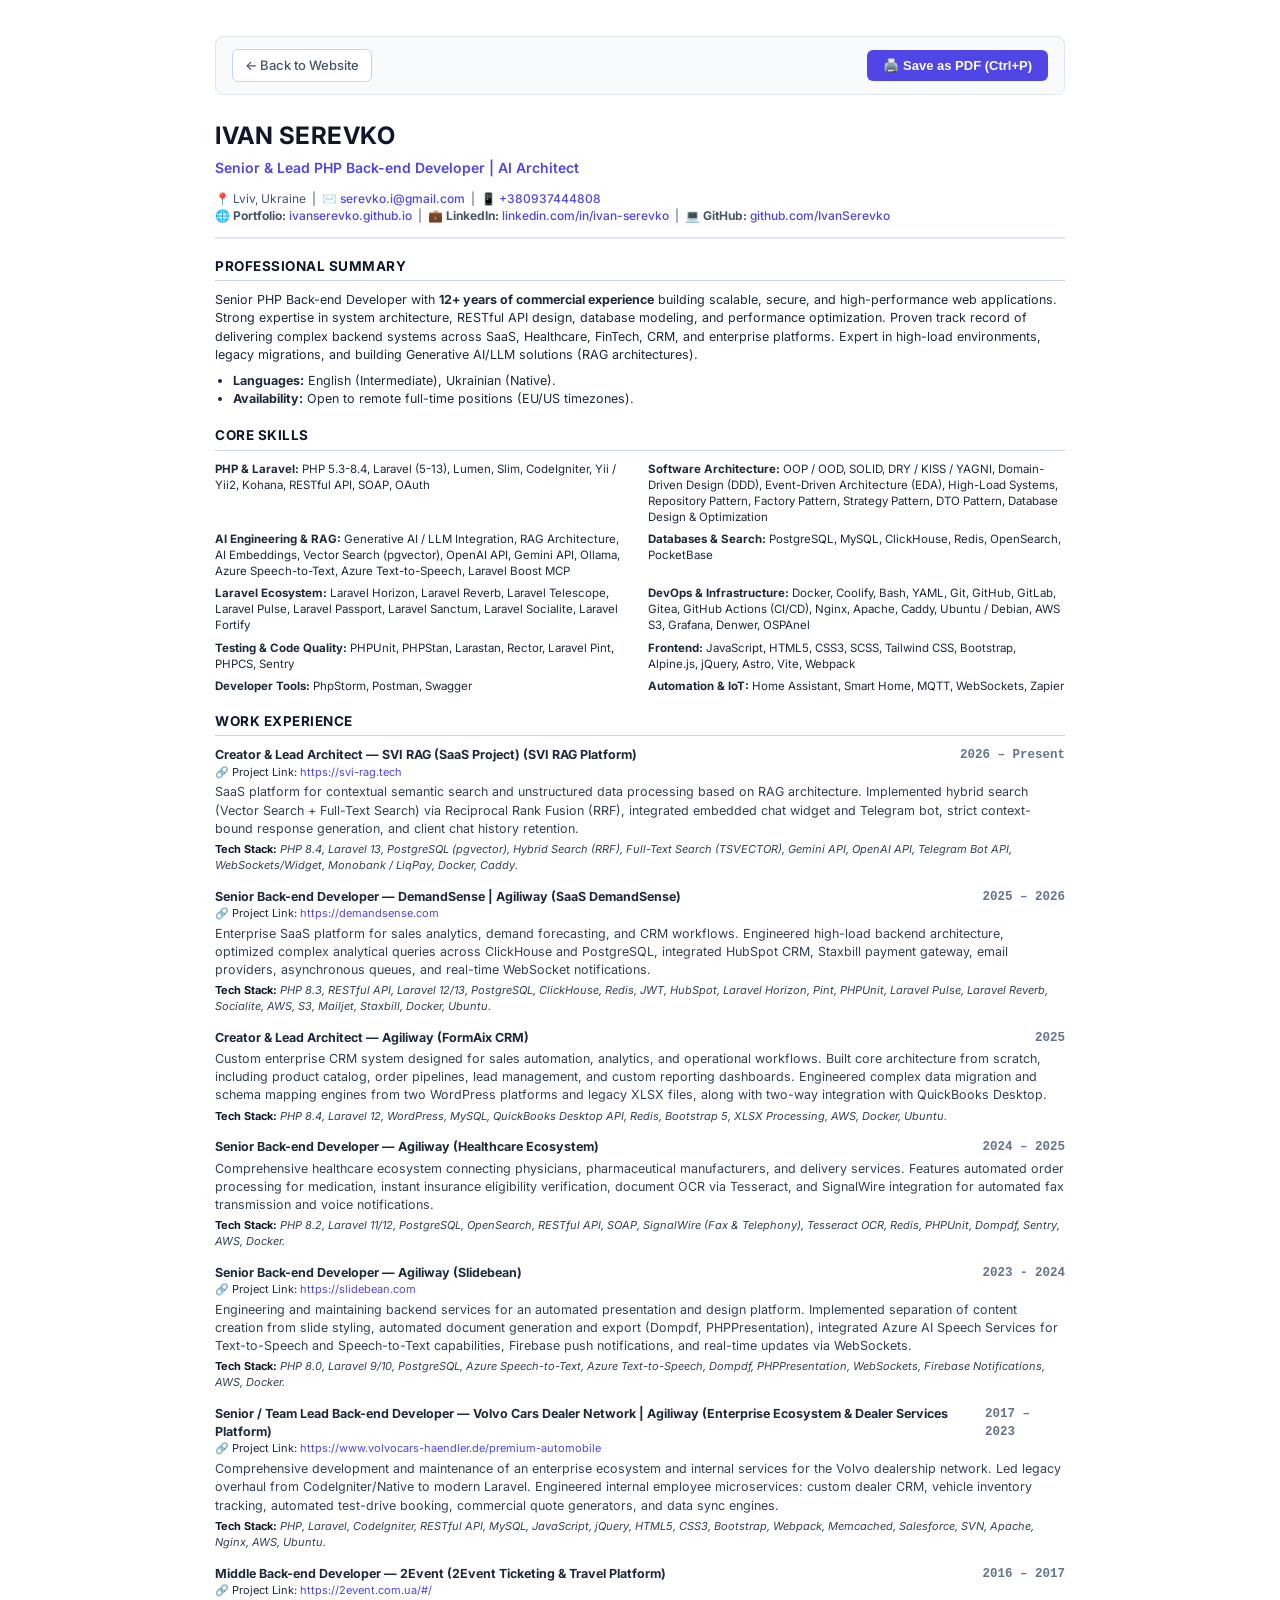
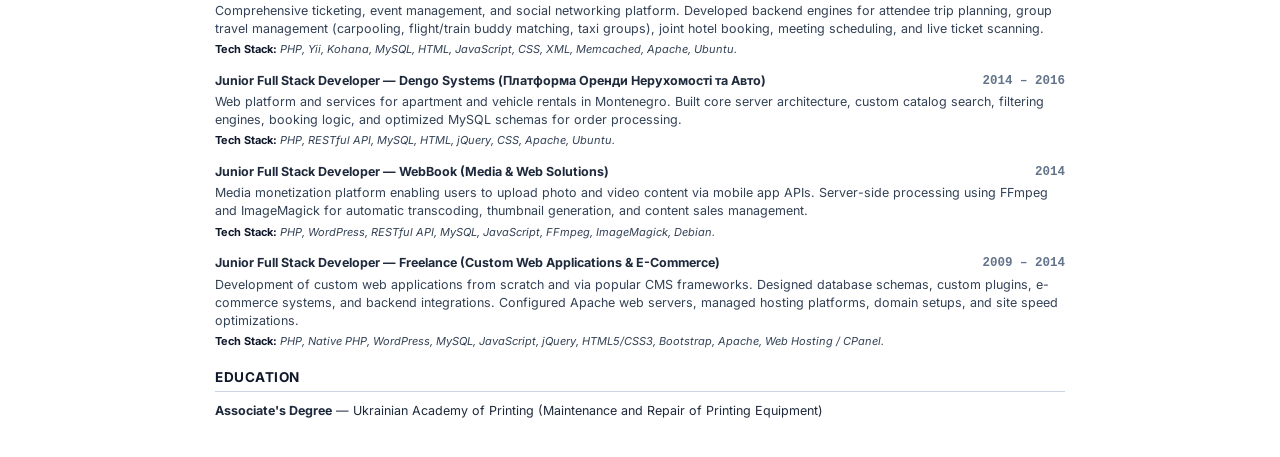
==== cv/index.html @ c6d9457d "first commit" ====
<!DOCTYPE html><html lang="en" data-astro-cid-uue4a3aj><head><meta charset="UTF-8"><meta name="viewport" content="width=device-width, initial-scale=1.0"><title>Ivan Serevko - CV 2026</title><style>@import "https://fonts.googleapis.com/css2?family=Inter:wght@400;500;600;700&display=swap";body{color:#1e293b;background:#fff;max-width:850px;margin:0 auto;padding:36px;font-family:Inter,sans-serif;font-size:12.5px;line-height:1.45}.no-print[data-astro-cid-uue4a3aj]{background:#f8fafc;border:1px solid #e2e8f0;border-radius:8px;justify-content:space-between;align-items:center;gap:12px;margin-bottom:24px;padding:12px 16px;display:flex}.btn-back[data-astro-cid-uue4a3aj]{color:#475569;background:#fff;border:1px solid #cbd5e1;border-radius:6px;align-items:center;gap:6px;padding:6px 12px;font-size:13px;font-weight:500;text-decoration:none;transition:all .2s;display:inline-flex}.btn-back[data-astro-cid-uue4a3aj]:hover{color:#0f172a;background:#f1f5f9;border-color:#94a3b8}.btn-print[data-astro-cid-uue4a3aj]{color:#fff;cursor:pointer;background:#4f46e5;border:none;border-radius:6px;padding:8px 16px;font-size:13px;font-weight:600;transition:background .2s}.btn-print[data-astro-cid-uue4a3aj]:hover{background:#4338ca}h1[data-astro-cid-uue4a3aj]{color:#0f172a;text-transform:uppercase;letter-spacing:.5px;margin:0 0 4px;font-size:24px}.subtitle[data-astro-cid-uue4a3aj]{color:#4f46e5;margin-bottom:12px;font-size:14px;font-weight:600}.contacts[data-astro-cid-uue4a3aj]{color:#475569;border-bottom:2px solid #e2e8f0;margin-bottom:16px;padding-bottom:12px;font-size:12px}.contacts[data-astro-cid-uue4a3aj] a[data-astro-cid-uue4a3aj]{color:#4f46e5;font-weight:500;text-decoration:none}h2[data-astro-cid-uue4a3aj]{text-transform:uppercase;color:#0f172a;letter-spacing:.5px;border-bottom:1px solid #cbd5e1;margin-top:18px;margin-bottom:10px;padding-bottom:4px;font-size:13.5px}.skills-grid[data-astro-cid-uue4a3aj]{grid-template-columns:repeat(2,1fr);gap:6px 16px;margin-bottom:12px;display:grid}.skill-item[data-astro-cid-uue4a3aj]{font-size:11.5px;line-height:1.4}.job[data-astro-cid-uue4a3aj]{page-break-inside:avoid;break-inside:avoid;margin-bottom:14px}.job-header[data-astro-cid-uue4a3aj]{color:#0f172a;justify-content:space-between;font-weight:700;display:flex}.job-title[data-astro-cid-uue4a3aj]{color:#1e293b}.job-date[data-astro-cid-uue4a3aj]{color:#64748b;font-family:monospace;font-weight:600}.website[data-astro-cid-uue4a3aj]{margin-bottom:3px;font-size:11px}.website[data-astro-cid-uue4a3aj] a[data-astro-cid-uue4a3aj]{color:#4f46e5;text-decoration:none}.stack[data-astro-cid-uue4a3aj]{color:#334155;margin-top:4px;font-size:11px;font-style:italic}.stack[data-astro-cid-uue4a3aj] strong[data-astro-cid-uue4a3aj]{color:#0f172a;font-style:normal}@media print{.no-print[data-astro-cid-uue4a3aj]{display:none!important}body{max-width:100%;margin:0;padding:0}@page{margin:1cm 1.2cm;size:A4}.skills-grid[data-astro-cid-uue4a3aj]{grid-template-columns:repeat(2,1fr)}.job[data-astro-cid-uue4a3aj]{break-inside:avoid}}
</style></head><body data-astro-cid-uue4a3aj><!-- Top bar, hidden during print --><div class="no-print" data-astro-cid-uue4a3aj><a href="/" class="btn-back" data-astro-cid-uue4a3aj>← Back to Website</a><button onclick="window.print()" class="btn-print" data-astro-cid-uue4a3aj>🖨️ Save as PDF (Ctrl+P)</button></div><h1 data-astro-cid-uue4a3aj>Ivan Serevko</h1><div class="subtitle" data-astro-cid-uue4a3aj>Senior & Lead PHP Back-end Developer | AI Architect</div><div class="contacts" data-astro-cid-uue4a3aj>📍 Lviv, Ukraine &nbsp;|&nbsp; ✉️ <a href="mailto:serevko.i@gmail.com" data-astro-cid-uue4a3aj>serevko.i@gmail.com</a> &nbsp;|&nbsp; 📱 <a href="tel:+380937444808" data-astro-cid-uue4a3aj>+380937444808</a><br data-astro-cid-uue4a3aj>🌐 <strong data-astro-cid-uue4a3aj>Portfolio:</strong> <a href="https://ivanserevko.github.io" target="_blank" data-astro-cid-uue4a3aj>ivanserevko.github.io</a> &nbsp;|&nbsp; 💼 <strong data-astro-cid-uue4a3aj>LinkedIn:</strong> <a href="https://linkedin.com/in/ivan-serevko" target="_blank" data-astro-cid-uue4a3aj>linkedin.com/in/ivan-serevko</a> &nbsp;|&nbsp; 💻 <strong data-astro-cid-uue4a3aj>GitHub:</strong> <a href="https://github.com/IvanSerevko" target="_blank" data-astro-cid-uue4a3aj>github.com/IvanSerevko</a></div><h2 data-astro-cid-uue4a3aj>Professional Summary</h2><p style="margin-top: 0; margin-bottom: 8px;" data-astro-cid-uue4a3aj>Senior PHP Back-end Developer with <strong data-astro-cid-uue4a3aj>12+ years of commercial experience</strong> building scalable, secure, and high-performance web applications. Strong expertise in system architecture, RESTful API design, database modeling, and performance optimization. Proven track record of delivering complex backend systems across SaaS, Healthcare, FinTech, CRM, and enterprise platforms. Expert in high-load environments, legacy migrations, and building Generative AI/LLM solutions (RAG architectures).</p><ul style="margin: 0; padding-left: 18px;" data-astro-cid-uue4a3aj><li data-astro-cid-uue4a3aj><strong data-astro-cid-uue4a3aj>Languages:</strong> English (Intermediate), Ukrainian (Native).</li><li data-astro-cid-uue4a3aj><strong data-astro-cid-uue4a3aj>Availability:</strong> Open to remote full-time positions (EU/US timezones).</li></ul><h2 data-astro-cid-uue4a3aj>Core Skills</h2><div class="skills-grid" data-astro-cid-uue4a3aj><div class="skill-item" data-astro-cid-uue4a3aj><strong data-astro-cid-uue4a3aj>PHP &amp; Laravel:</strong> PHP 5.3-8.4, Laravel (5-13), Lumen, Slim, CodeIgniter, Yii / Yii2, Kohana, RESTful API, SOAP, OAuth</div><div class="skill-item" data-astro-cid-uue4a3aj><strong data-astro-cid-uue4a3aj>Software Architecture:</strong> OOP / OOD, SOLID, DRY / KISS / YAGNI, Domain-Driven Design (DDD), Event-Driven Architecture (EDA), High-Load Systems, Repository Pattern, Factory Pattern, Strategy Pattern, DTO Pattern, Database Design &amp; Optimization</div><div class="skill-item" data-astro-cid-uue4a3aj><strong data-astro-cid-uue4a3aj>AI Engineering &amp; RAG:</strong> Generative AI / LLM Integration, RAG Architecture, AI Embeddings, Vector Search (pgvector), OpenAI API, Gemini API, Ollama, Azure Speech-to-Text, Azure Text-to-Speech, Laravel Boost MCP</div><div class="skill-item" data-astro-cid-uue4a3aj><strong data-astro-cid-uue4a3aj>Databases &amp; Search:</strong> PostgreSQL, MySQL, ClickHouse, Redis, OpenSearch, PocketBase</div><div class="skill-item" data-astro-cid-uue4a3aj><strong data-astro-cid-uue4a3aj>Laravel Ecosystem:</strong> Laravel Horizon, Laravel Reverb, Laravel Telescope, Laravel Pulse, Laravel Passport, Laravel Sanctum, Laravel Socialite, Laravel Fortify</div><div class="skill-item" data-astro-cid-uue4a3aj><strong data-astro-cid-uue4a3aj>DevOps &amp; Infrastructure:</strong> Docker, Coolify, Bash, YAML, Git, GitHub, GitLab, Gitea, GitHub Actions (CI/CD), Nginx, Apache, Caddy, Ubuntu / Debian, AWS S3, Grafana, Denwer, OSPAnel</div><div class="skill-item" data-astro-cid-uue4a3aj><strong data-astro-cid-uue4a3aj>Testing &amp; Code Quality:</strong> PHPUnit, PHPStan, Larastan, Rector, Laravel Pint, PHPCS, Sentry</div><div class="skill-item" data-astro-cid-uue4a3aj><strong data-astro-cid-uue4a3aj>Frontend:</strong> JavaScript, HTML5, CSS3, SCSS, Tailwind CSS, Bootstrap, Alpine.js, jQuery, Astro, Vite, Webpack</div><div class="skill-item" data-astro-cid-uue4a3aj><strong data-astro-cid-uue4a3aj>Developer Tools:</strong> PhpStorm, Postman, Swagger</div><div class="skill-item" data-astro-cid-uue4a3aj><strong data-astro-cid-uue4a3aj>Automation &amp; IoT:</strong> Home Assistant, Smart Home, MQTT, WebSockets, Zapier</div></div><h2 data-astro-cid-uue4a3aj>Work Experience</h2><div class="job" data-astro-cid-uue4a3aj><div class="job-header" data-astro-cid-uue4a3aj><span class="job-title" data-astro-cid-uue4a3aj>Creator &amp; Lead Architect — SVI RAG (SaaS Project) (SVI RAG Platform)</span><span class="job-date" data-astro-cid-uue4a3aj>2026 – Present</span></div><div class="website" data-astro-cid-uue4a3aj>🔗 Project Link: <a href="https://svi-rag.tech" target="_blank" data-astro-cid-uue4a3aj>https://svi-rag.tech</a></div><p style="margin: 3px 0; color: #334155;" data-astro-cid-uue4a3aj>SaaS platform for contextual semantic search and unstructured data processing based on RAG architecture. Implemented hybrid search (Vector Search + Full-Text Search) via Reciprocal Rank Fusion (RRF), integrated embedded chat widget and Telegram bot, strict context-bound response generation, and client chat history retention.</p><div class="stack" data-astro-cid-uue4a3aj><strong data-astro-cid-uue4a3aj>Tech Stack:</strong> PHP 8.4, Laravel 13, PostgreSQL (pgvector), Hybrid Search (RRF), Full-Text Search (TSVECTOR), Gemini API, OpenAI API, Telegram Bot API, WebSockets/Widget, Monobank / LiqPay, Docker, Caddy.</div></div><div class="job" data-astro-cid-uue4a3aj><div class="job-header" data-astro-cid-uue4a3aj><span class="job-title" data-astro-cid-uue4a3aj>Senior Back-end Developer — DemandSense | Agiliway (SaaS DemandSense)</span><span class="job-date" data-astro-cid-uue4a3aj>2025 – 2026</span></div><div class="website" data-astro-cid-uue4a3aj>🔗 Project Link: <a href="https://demandsense.com" target="_blank" data-astro-cid-uue4a3aj>https://demandsense.com</a></div><p style="margin: 3px 0; color: #334155;" data-astro-cid-uue4a3aj>Enterprise SaaS platform for sales analytics, demand forecasting, and CRM workflows. Engineered high-load backend architecture, optimized complex analytical queries across ClickHouse and PostgreSQL, integrated HubSpot CRM, Staxbill payment gateway, email providers, asynchronous queues, and real-time WebSocket notifications.</p><div class="stack" data-astro-cid-uue4a3aj><strong data-astro-cid-uue4a3aj>Tech Stack:</strong> PHP 8.3, RESTful API, Laravel 12/13, PostgreSQL, ClickHouse, Redis, JWT, HubSpot, Laravel Horizon, Pint, PHPUnit, Laravel Pulse, Laravel Reverb, Socialite, AWS, S3, Mailjet, Staxbill, Docker, Ubuntu.</div></div><div class="job" data-astro-cid-uue4a3aj><div class="job-header" data-astro-cid-uue4a3aj><span class="job-title" data-astro-cid-uue4a3aj>Creator &amp; Lead Architect — Agiliway (FormAix CRM)</span><span class="job-date" data-astro-cid-uue4a3aj>2025</span></div><p style="margin: 3px 0; color: #334155;" data-astro-cid-uue4a3aj>Custom enterprise CRM system designed for sales automation, analytics, and operational workflows. Built core architecture from scratch, including product catalog, order pipelines, lead management, and custom reporting dashboards. Engineered complex data migration and schema mapping engines from two WordPress platforms and legacy XLSX files, along with two-way integration with QuickBooks Desktop.</p><div class="stack" data-astro-cid-uue4a3aj><strong data-astro-cid-uue4a3aj>Tech Stack:</strong> PHP 8.4, Laravel 12, WordPress, MySQL, QuickBooks Desktop API, Redis, Bootstrap 5, XLSX Processing, AWS, Docker, Ubuntu.</div></div><div class="job" data-astro-cid-uue4a3aj><div class="job-header" data-astro-cid-uue4a3aj><span class="job-title" data-astro-cid-uue4a3aj>Senior Back-end Developer — Agiliway (Healthcare Ecosystem)</span><span class="job-date" data-astro-cid-uue4a3aj>2024 – 2025</span></div><p style="margin: 3px 0; color: #334155;" data-astro-cid-uue4a3aj>Comprehensive healthcare ecosystem connecting physicians, pharmaceutical manufacturers, and delivery services. Features automated order processing for medication, instant insurance eligibility verification, document OCR via Tesseract, and SignalWire integration for automated fax transmission and voice notifications.</p><div class="stack" data-astro-cid-uue4a3aj><strong data-astro-cid-uue4a3aj>Tech Stack:</strong> PHP 8.2, Laravel 11/12, PostgreSQL, OpenSearch, RESTful API, SOAP, SignalWire (Fax &amp; Telephony), Tesseract OCR, Redis, PHPUnit, Dompdf, Sentry, AWS, Docker.</div></div><div class="job" data-astro-cid-uue4a3aj><div class="job-header" data-astro-cid-uue4a3aj><span class="job-title" data-astro-cid-uue4a3aj>Senior Back-end Developer — Agiliway (Slidebean)</span><span class="job-date" data-astro-cid-uue4a3aj>2023 - 2024</span></div><div class="website" data-astro-cid-uue4a3aj>🔗 Project Link: <a href="https://slidebean.com" target="_blank" data-astro-cid-uue4a3aj>https://slidebean.com</a></div><p style="margin: 3px 0; color: #334155;" data-astro-cid-uue4a3aj>Engineering and maintaining backend services for an automated presentation and design platform. Implemented separation of content creation from slide styling, automated document generation and export (Dompdf, PHPPresentation), integrated Azure AI Speech Services for Text-to-Speech and Speech-to-Text capabilities, Firebase push notifications, and real-time updates via WebSockets.</p><div class="stack" data-astro-cid-uue4a3aj><strong data-astro-cid-uue4a3aj>Tech Stack:</strong> PHP 8.0, Laravel 9/10, PostgreSQL, Azure Speech-to-Text, Azure Text-to-Speech, Dompdf, PHPPresentation, WebSockets, Firebase Notifications, AWS, Docker.</div></div><div class="job" data-astro-cid-uue4a3aj><div class="job-header" data-astro-cid-uue4a3aj><span class="job-title" data-astro-cid-uue4a3aj>Senior / Team Lead Back-end Developer — Volvo Cars Dealer Network | Agiliway (Enterprise Ecosystem &amp; Dealer Services Platform)</span><span class="job-date" data-astro-cid-uue4a3aj>2017 – 2023</span></div><div class="website" data-astro-cid-uue4a3aj>🔗 Project Link: <a href="https://www.volvocars-haendler.de/premium-automobile" target="_blank" data-astro-cid-uue4a3aj>https://www.volvocars-haendler.de/premium-automobile</a></div><p style="margin: 3px 0; color: #334155;" data-astro-cid-uue4a3aj>Comprehensive development and maintenance of an enterprise ecosystem and internal services for the Volvo dealership network. Led legacy overhaul from CodeIgniter/Native to modern Laravel. Engineered internal employee microservices: custom dealer CRM, vehicle inventory tracking, automated test-drive booking, commercial quote generators, and data sync engines.</p><div class="stack" data-astro-cid-uue4a3aj><strong data-astro-cid-uue4a3aj>Tech Stack:</strong> PHP, Laravel, CodeIgniter, RESTful API, MySQL, JavaScript, jQuery, HTML5, CSS3, Bootstrap, Webpack, Memcached, Salesforce, SVN, Apache, Nginx, AWS, Ubuntu.</div></div><div class="job" data-astro-cid-uue4a3aj><div class="job-header" data-astro-cid-uue4a3aj><span class="job-title" data-astro-cid-uue4a3aj>Middle Back-end Developer — 2Event (2Event Ticketing &amp; Travel Platform)</span><span class="job-date" data-astro-cid-uue4a3aj>2016 – 2017</span></div><div class="website" data-astro-cid-uue4a3aj>🔗 Project Link: <a href="https://2event.com.ua/#/" target="_blank" data-astro-cid-uue4a3aj>https://2event.com.ua/#/</a></div><p style="margin: 3px 0; color: #334155;" data-astro-cid-uue4a3aj>Comprehensive ticketing, event management, and social networking platform. Developed backend engines for attendee trip planning, group travel management (carpooling, flight/train buddy matching, taxi groups), joint hotel booking, meeting scheduling, and live ticket scanning.</p><div class="stack" data-astro-cid-uue4a3aj><strong data-astro-cid-uue4a3aj>Tech Stack:</strong> PHP, Yii, Kohana, MySQL, HTML, JavaScript, CSS, XML, Memcached, Apache, Ubuntu.</div></div><div class="job" data-astro-cid-uue4a3aj><div class="job-header" data-astro-cid-uue4a3aj><span class="job-title" data-astro-cid-uue4a3aj>Junior Full Stack Developer — Dengo Systems (Платформа Оренди Нерухомості та Авто)</span><span class="job-date" data-astro-cid-uue4a3aj>2014 – 2016</span></div><p style="margin: 3px 0; color: #334155;" data-astro-cid-uue4a3aj>Web platform and services for apartment and vehicle rentals in Montenegro. Built core server architecture, custom catalog search, filtering engines, booking logic, and optimized MySQL schemas for order processing.</p><div class="stack" data-astro-cid-uue4a3aj><strong data-astro-cid-uue4a3aj>Tech Stack:</strong> PHP, RESTful API, MySQL, HTML, jQuery, CSS, Apache, Ubuntu.</div></div><div class="job" data-astro-cid-uue4a3aj><div class="job-header" data-astro-cid-uue4a3aj><span class="job-title" data-astro-cid-uue4a3aj>Junior Full Stack Developer — WebBook (Media &amp; Web Solutions)</span><span class="job-date" data-astro-cid-uue4a3aj>2014</span></div><p style="margin: 3px 0; color: #334155;" data-astro-cid-uue4a3aj>Media monetization platform enabling users to upload photo and video content via mobile app APIs. Server-side processing using FFmpeg and ImageMagick for automatic transcoding, thumbnail generation, and content sales management.</p><div class="stack" data-astro-cid-uue4a3aj><strong data-astro-cid-uue4a3aj>Tech Stack:</strong> PHP, WordPress, RESTful API, MySQL, JavaScript, FFmpeg, ImageMagick, Debian.</div></div><div class="job" data-astro-cid-uue4a3aj><div class="job-header" data-astro-cid-uue4a3aj><span class="job-title" data-astro-cid-uue4a3aj>Junior Full Stack Developer — Freelance (Custom Web Applications &amp; E-Commerce)</span><span class="job-date" data-astro-cid-uue4a3aj>2009 – 2014</span></div><p style="margin: 3px 0; color: #334155;" data-astro-cid-uue4a3aj>Development of custom web applications from scratch and via popular CMS frameworks. Designed database schemas, custom plugins, e-commerce systems, and backend integrations. Configured Apache web servers, managed hosting platforms, domain setups, and site speed optimizations.</p><div class="stack" data-astro-cid-uue4a3aj><strong data-astro-cid-uue4a3aj>Tech Stack:</strong> PHP, Native PHP, WordPress, MySQL, JavaScript, jQuery, HTML5/CSS3, Bootstrap, Apache, Web Hosting / CPanel.</div></div><h2 data-astro-cid-uue4a3aj>Education</h2><p style="margin: 0;" data-astro-cid-uue4a3aj><strong data-astro-cid-uue4a3aj>Associate's Degree</strong> — Ukrainian Academy of Printing (Maintenance and Repair of Printing Equipment)</p></body></html>
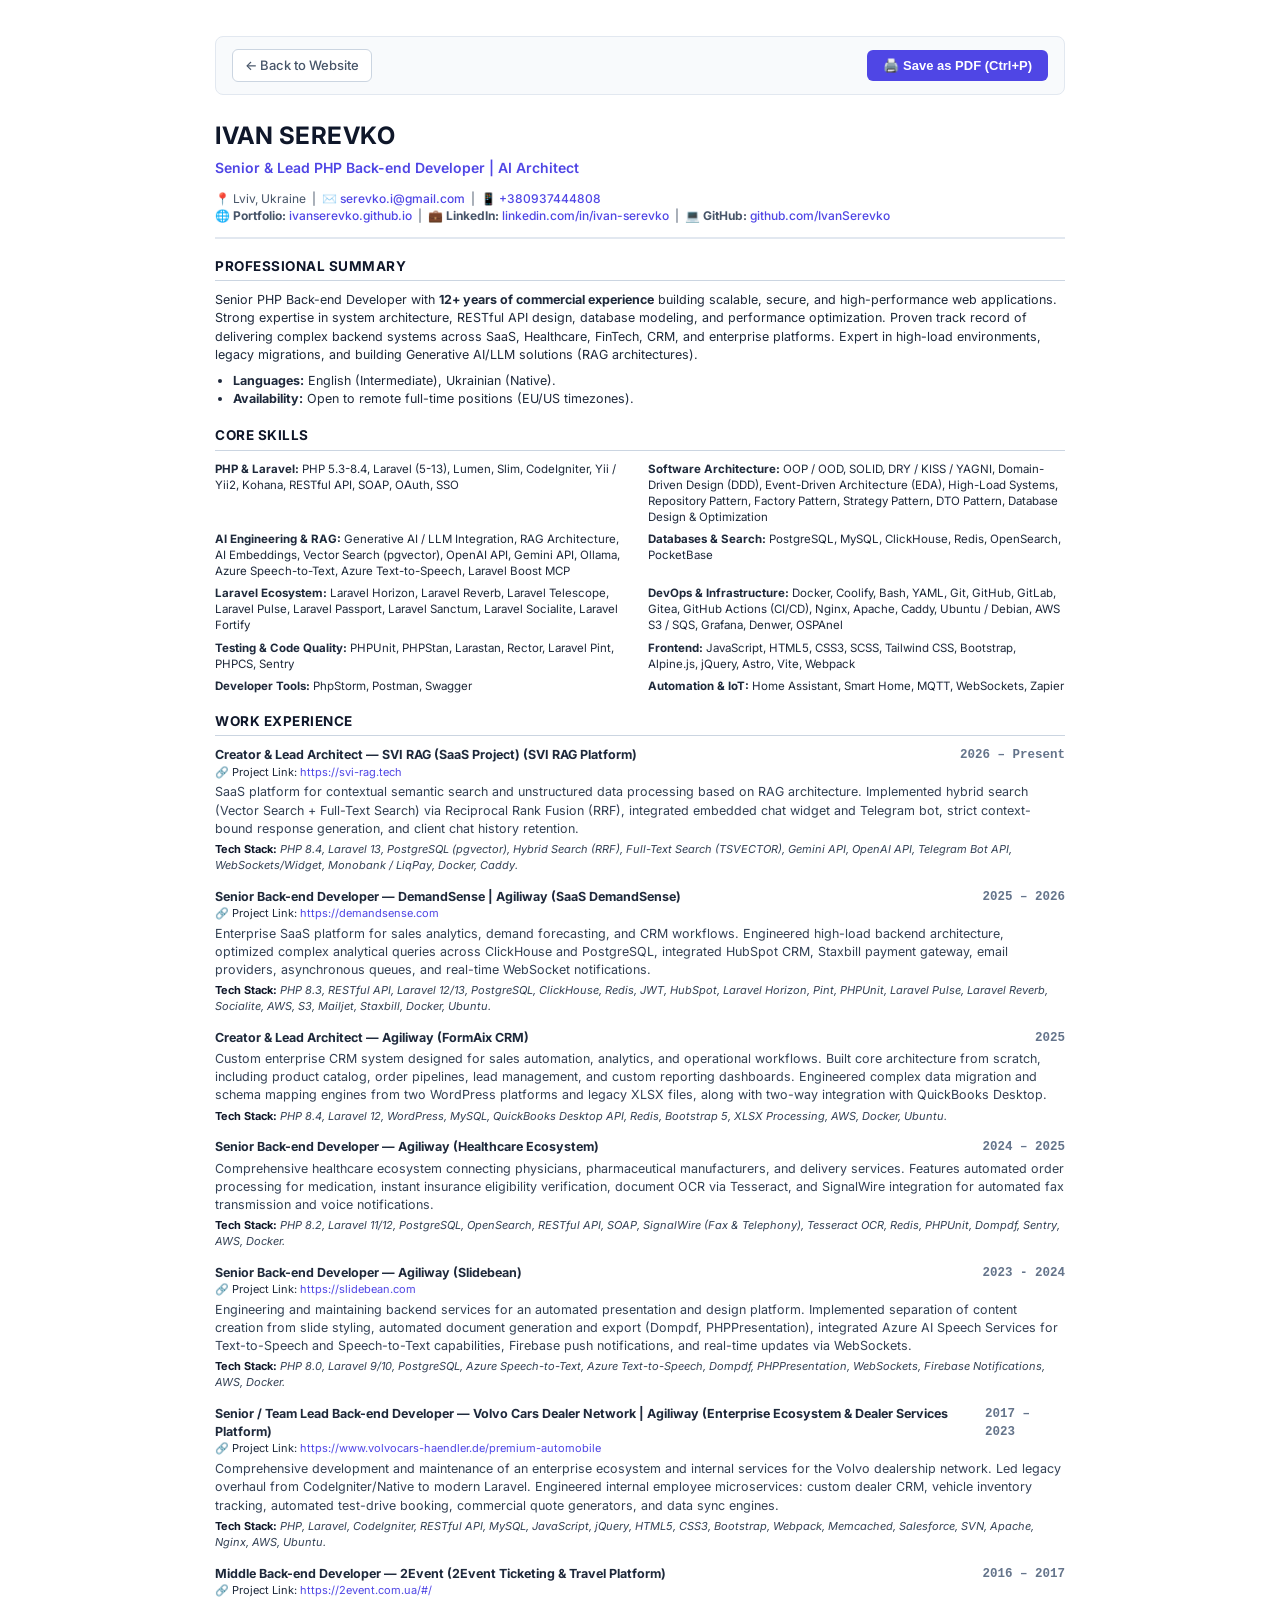
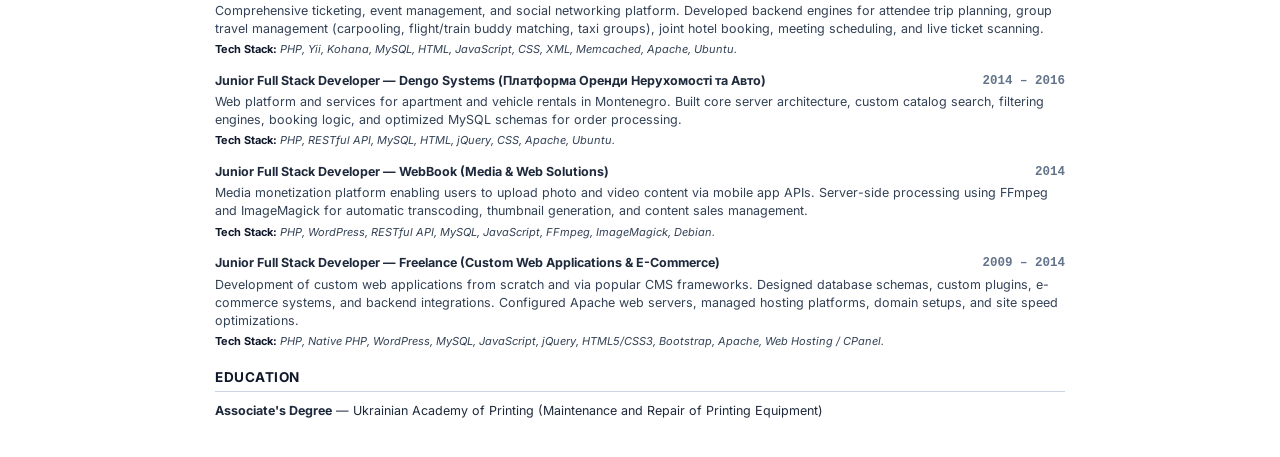
==== commit c1eee974: "Deploying to master from @ IvanSerevko/my-portfolio-source@f9ebfc7ea8f8be642f321c6b7193d3ac69bda4ff " ====
--- a/cv/index.html
+++ b/cv/index.html
@@ -1,2 +1,2 @@
 <!DOCTYPE html><html lang="en" data-astro-cid-uue4a3aj><head><meta charset="UTF-8"><meta name="viewport" content="width=device-width, initial-scale=1.0"><title>Ivan Serevko - CV 2026</title><style>@import "https://fonts.googleapis.com/css2?family=Inter:wght@400;500;600;700&display=swap";body{color:#1e293b;background:#fff;max-width:850px;margin:0 auto;padding:36px;font-family:Inter,sans-serif;font-size:12.5px;line-height:1.45}.no-print[data-astro-cid-uue4a3aj]{background:#f8fafc;border:1px solid #e2e8f0;border-radius:8px;justify-content:space-between;align-items:center;gap:12px;margin-bottom:24px;padding:12px 16px;display:flex}.btn-back[data-astro-cid-uue4a3aj]{color:#475569;background:#fff;border:1px solid #cbd5e1;border-radius:6px;align-items:center;gap:6px;padding:6px 12px;font-size:13px;font-weight:500;text-decoration:none;transition:all .2s;display:inline-flex}.btn-back[data-astro-cid-uue4a3aj]:hover{color:#0f172a;background:#f1f5f9;border-color:#94a3b8}.btn-print[data-astro-cid-uue4a3aj]{color:#fff;cursor:pointer;background:#4f46e5;border:none;border-radius:6px;padding:8px 16px;font-size:13px;font-weight:600;transition:background .2s}.btn-print[data-astro-cid-uue4a3aj]:hover{background:#4338ca}h1[data-astro-cid-uue4a3aj]{color:#0f172a;text-transform:uppercase;letter-spacing:.5px;margin:0 0 4px;font-size:24px}.subtitle[data-astro-cid-uue4a3aj]{color:#4f46e5;margin-bottom:12px;font-size:14px;font-weight:600}.contacts[data-astro-cid-uue4a3aj]{color:#475569;border-bottom:2px solid #e2e8f0;margin-bottom:16px;padding-bottom:12px;font-size:12px}.contacts[data-astro-cid-uue4a3aj] a[data-astro-cid-uue4a3aj]{color:#4f46e5;font-weight:500;text-decoration:none}h2[data-astro-cid-uue4a3aj]{text-transform:uppercase;color:#0f172a;letter-spacing:.5px;border-bottom:1px solid #cbd5e1;margin-top:18px;margin-bottom:10px;padding-bottom:4px;font-size:13.5px}.skills-grid[data-astro-cid-uue4a3aj]{grid-template-columns:repeat(2,1fr);gap:6px 16px;margin-bottom:12px;display:grid}.skill-item[data-astro-cid-uue4a3aj]{font-size:11.5px;line-height:1.4}.job[data-astro-cid-uue4a3aj]{page-break-inside:avoid;break-inside:avoid;margin-bottom:14px}.job-header[data-astro-cid-uue4a3aj]{color:#0f172a;justify-content:space-between;font-weight:700;display:flex}.job-title[data-astro-cid-uue4a3aj]{color:#1e293b}.job-date[data-astro-cid-uue4a3aj]{color:#64748b;font-family:monospace;font-weight:600}.website[data-astro-cid-uue4a3aj]{margin-bottom:3px;font-size:11px}.website[data-astro-cid-uue4a3aj] a[data-astro-cid-uue4a3aj]{color:#4f46e5;text-decoration:none}.stack[data-astro-cid-uue4a3aj]{color:#334155;margin-top:4px;font-size:11px;font-style:italic}.stack[data-astro-cid-uue4a3aj] strong[data-astro-cid-uue4a3aj]{color:#0f172a;font-style:normal}@media print{.no-print[data-astro-cid-uue4a3aj]{display:none!important}body{max-width:100%;margin:0;padding:0}@page{margin:1cm 1.2cm;size:A4}.skills-grid[data-astro-cid-uue4a3aj]{grid-template-columns:repeat(2,1fr)}.job[data-astro-cid-uue4a3aj]{break-inside:avoid}}
-</style></head><body data-astro-cid-uue4a3aj><!-- Top bar, hidden during print --><div class="no-print" data-astro-cid-uue4a3aj><a href="/" class="btn-back" data-astro-cid-uue4a3aj>← Back to Website</a><button onclick="window.print()" class="btn-print" data-astro-cid-uue4a3aj>🖨️ Save as PDF (Ctrl+P)</button></div><h1 data-astro-cid-uue4a3aj>Ivan Serevko</h1><div class="subtitle" data-astro-cid-uue4a3aj>Senior & Lead PHP Back-end Developer | AI Architect</div><div class="contacts" data-astro-cid-uue4a3aj>📍 Lviv, Ukraine &nbsp;|&nbsp; ✉️ <a href="mailto:serevko.i@gmail.com" data-astro-cid-uue4a3aj>serevko.i@gmail.com</a> &nbsp;|&nbsp; 📱 <a href="tel:+380937444808" data-astro-cid-uue4a3aj>+380937444808</a><br data-astro-cid-uue4a3aj>🌐 <strong data-astro-cid-uue4a3aj>Portfolio:</strong> <a href="https://ivanserevko.github.io" target="_blank" data-astro-cid-uue4a3aj>ivanserevko.github.io</a> &nbsp;|&nbsp; 💼 <strong data-astro-cid-uue4a3aj>LinkedIn:</strong> <a href="https://linkedin.com/in/ivan-serevko" target="_blank" data-astro-cid-uue4a3aj>linkedin.com/in/ivan-serevko</a> &nbsp;|&nbsp; 💻 <strong data-astro-cid-uue4a3aj>GitHub:</strong> <a href="https://github.com/IvanSerevko" target="_blank" data-astro-cid-uue4a3aj>github.com/IvanSerevko</a></div><h2 data-astro-cid-uue4a3aj>Professional Summary</h2><p style="margin-top: 0; margin-bottom: 8px;" data-astro-cid-uue4a3aj>Senior PHP Back-end Developer with <strong data-astro-cid-uue4a3aj>12+ years of commercial experience</strong> building scalable, secure, and high-performance web applications. Strong expertise in system architecture, RESTful API design, database modeling, and performance optimization. Proven track record of delivering complex backend systems across SaaS, Healthcare, FinTech, CRM, and enterprise platforms. Expert in high-load environments, legacy migrations, and building Generative AI/LLM solutions (RAG architectures).</p><ul style="margin: 0; padding-left: 18px;" data-astro-cid-uue4a3aj><li data-astro-cid-uue4a3aj><strong data-astro-cid-uue4a3aj>Languages:</strong> English (Intermediate), Ukrainian (Native).</li><li data-astro-cid-uue4a3aj><strong data-astro-cid-uue4a3aj>Availability:</strong> Open to remote full-time positions (EU/US timezones).</li></ul><h2 data-astro-cid-uue4a3aj>Core Skills</h2><div class="skills-grid" data-astro-cid-uue4a3aj><div class="skill-item" data-astro-cid-uue4a3aj><strong data-astro-cid-uue4a3aj>PHP &amp; Laravel:</strong> PHP 5.3-8.4, Laravel (5-13), Lumen, Slim, CodeIgniter, Yii / Yii2, Kohana, RESTful API, SOAP, OAuth</div><div class="skill-item" data-astro-cid-uue4a3aj><strong data-astro-cid-uue4a3aj>Software Architecture:</strong> OOP / OOD, SOLID, DRY / KISS / YAGNI, Domain-Driven Design (DDD), Event-Driven Architecture (EDA), High-Load Systems, Repository Pattern, Factory Pattern, Strategy Pattern, DTO Pattern, Database Design &amp; Optimization</div><div class="skill-item" data-astro-cid-uue4a3aj><strong data-astro-cid-uue4a3aj>AI Engineering &amp; RAG:</strong> Generative AI / LLM Integration, RAG Architecture, AI Embeddings, Vector Search (pgvector), OpenAI API, Gemini API, Ollama, Azure Speech-to-Text, Azure Text-to-Speech, Laravel Boost MCP</div><div class="skill-item" data-astro-cid-uue4a3aj><strong data-astro-cid-uue4a3aj>Databases &amp; Search:</strong> PostgreSQL, MySQL, ClickHouse, Redis, OpenSearch, PocketBase</div><div class="skill-item" data-astro-cid-uue4a3aj><strong data-astro-cid-uue4a3aj>Laravel Ecosystem:</strong> Laravel Horizon, Laravel Reverb, Laravel Telescope, Laravel Pulse, Laravel Passport, Laravel Sanctum, Laravel Socialite, Laravel Fortify</div><div class="skill-item" data-astro-cid-uue4a3aj><strong data-astro-cid-uue4a3aj>DevOps &amp; Infrastructure:</strong> Docker, Coolify, Bash, YAML, Git, GitHub, GitLab, Gitea, GitHub Actions (CI/CD), Nginx, Apache, Caddy, Ubuntu / Debian, AWS S3, Grafana, Denwer, OSPAnel</div><div class="skill-item" data-astro-cid-uue4a3aj><strong data-astro-cid-uue4a3aj>Testing &amp; Code Quality:</strong> PHPUnit, PHPStan, Larastan, Rector, Laravel Pint, PHPCS, Sentry</div><div class="skill-item" data-astro-cid-uue4a3aj><strong data-astro-cid-uue4a3aj>Frontend:</strong> JavaScript, HTML5, CSS3, SCSS, Tailwind CSS, Bootstrap, Alpine.js, jQuery, Astro, Vite, Webpack</div><div class="skill-item" data-astro-cid-uue4a3aj><strong data-astro-cid-uue4a3aj>Developer Tools:</strong> PhpStorm, Postman, Swagger</div><div class="skill-item" data-astro-cid-uue4a3aj><strong data-astro-cid-uue4a3aj>Automation &amp; IoT:</strong> Home Assistant, Smart Home, MQTT, WebSockets, Zapier</div></div><h2 data-astro-cid-uue4a3aj>Work Experience</h2><div class="job" data-astro-cid-uue4a3aj><div class="job-header" data-astro-cid-uue4a3aj><span class="job-title" data-astro-cid-uue4a3aj>Creator &amp; Lead Architect — SVI RAG (SaaS Project) (SVI RAG Platform)</span><span class="job-date" data-astro-cid-uue4a3aj>2026 – Present</span></div><div class="website" data-astro-cid-uue4a3aj>🔗 Project Link: <a href="https://svi-rag.tech" target="_blank" data-astro-cid-uue4a3aj>https://svi-rag.tech</a></div><p style="margin: 3px 0; color: #334155;" data-astro-cid-uue4a3aj>SaaS platform for contextual semantic search and unstructured data processing based on RAG architecture. Implemented hybrid search (Vector Search + Full-Text Search) via Reciprocal Rank Fusion (RRF), integrated embedded chat widget and Telegram bot, strict context-bound response generation, and client chat history retention.</p><div class="stack" data-astro-cid-uue4a3aj><strong data-astro-cid-uue4a3aj>Tech Stack:</strong> PHP 8.4, Laravel 13, PostgreSQL (pgvector), Hybrid Search (RRF), Full-Text Search (TSVECTOR), Gemini API, OpenAI API, Telegram Bot API, WebSockets/Widget, Monobank / LiqPay, Docker, Caddy.</div></div><div class="job" data-astro-cid-uue4a3aj><div class="job-header" data-astro-cid-uue4a3aj><span class="job-title" data-astro-cid-uue4a3aj>Senior Back-end Developer — DemandSense | Agiliway (SaaS DemandSense)</span><span class="job-date" data-astro-cid-uue4a3aj>2025 – 2026</span></div><div class="website" data-astro-cid-uue4a3aj>🔗 Project Link: <a href="https://demandsense.com" target="_blank" data-astro-cid-uue4a3aj>https://demandsense.com</a></div><p style="margin: 3px 0; color: #334155;" data-astro-cid-uue4a3aj>Enterprise SaaS platform for sales analytics, demand forecasting, and CRM workflows. Engineered high-load backend architecture, optimized complex analytical queries across ClickHouse and PostgreSQL, integrated HubSpot CRM, Staxbill payment gateway, email providers, asynchronous queues, and real-time WebSocket notifications.</p><div class="stack" data-astro-cid-uue4a3aj><strong data-astro-cid-uue4a3aj>Tech Stack:</strong> PHP 8.3, RESTful API, Laravel 12/13, PostgreSQL, ClickHouse, Redis, JWT, HubSpot, Laravel Horizon, Pint, PHPUnit, Laravel Pulse, Laravel Reverb, Socialite, AWS, S3, Mailjet, Staxbill, Docker, Ubuntu.</div></div><div class="job" data-astro-cid-uue4a3aj><div class="job-header" data-astro-cid-uue4a3aj><span class="job-title" data-astro-cid-uue4a3aj>Creator &amp; Lead Architect — Agiliway (FormAix CRM)</span><span class="job-date" data-astro-cid-uue4a3aj>2025</span></div><p style="margin: 3px 0; color: #334155;" data-astro-cid-uue4a3aj>Custom enterprise CRM system designed for sales automation, analytics, and operational workflows. Built core architecture from scratch, including product catalog, order pipelines, lead management, and custom reporting dashboards. Engineered complex data migration and schema mapping engines from two WordPress platforms and legacy XLSX files, along with two-way integration with QuickBooks Desktop.</p><div class="stack" data-astro-cid-uue4a3aj><strong data-astro-cid-uue4a3aj>Tech Stack:</strong> PHP 8.4, Laravel 12, WordPress, MySQL, QuickBooks Desktop API, Redis, Bootstrap 5, XLSX Processing, AWS, Docker, Ubuntu.</div></div><div class="job" data-astro-cid-uue4a3aj><div class="job-header" data-astro-cid-uue4a3aj><span class="job-title" data-astro-cid-uue4a3aj>Senior Back-end Developer — Agiliway (Healthcare Ecosystem)</span><span class="job-date" data-astro-cid-uue4a3aj>2024 – 2025</span></div><p style="margin: 3px 0; color: #334155;" data-astro-cid-uue4a3aj>Comprehensive healthcare ecosystem connecting physicians, pharmaceutical manufacturers, and delivery services. Features automated order processing for medication, instant insurance eligibility verification, document OCR via Tesseract, and SignalWire integration for automated fax transmission and voice notifications.</p><div class="stack" data-astro-cid-uue4a3aj><strong data-astro-cid-uue4a3aj>Tech Stack:</strong> PHP 8.2, Laravel 11/12, PostgreSQL, OpenSearch, RESTful API, SOAP, SignalWire (Fax &amp; Telephony), Tesseract OCR, Redis, PHPUnit, Dompdf, Sentry, AWS, Docker.</div></div><div class="job" data-astro-cid-uue4a3aj><div class="job-header" data-astro-cid-uue4a3aj><span class="job-title" data-astro-cid-uue4a3aj>Senior Back-end Developer — Agiliway (Slidebean)</span><span class="job-date" data-astro-cid-uue4a3aj>2023 - 2024</span></div><div class="website" data-astro-cid-uue4a3aj>🔗 Project Link: <a href="https://slidebean.com" target="_blank" data-astro-cid-uue4a3aj>https://slidebean.com</a></div><p style="margin: 3px 0; color: #334155;" data-astro-cid-uue4a3aj>Engineering and maintaining backend services for an automated presentation and design platform. Implemented separation of content creation from slide styling, automated document generation and export (Dompdf, PHPPresentation), integrated Azure AI Speech Services for Text-to-Speech and Speech-to-Text capabilities, Firebase push notifications, and real-time updates via WebSockets.</p><div class="stack" data-astro-cid-uue4a3aj><strong data-astro-cid-uue4a3aj>Tech Stack:</strong> PHP 8.0, Laravel 9/10, PostgreSQL, Azure Speech-to-Text, Azure Text-to-Speech, Dompdf, PHPPresentation, WebSockets, Firebase Notifications, AWS, Docker.</div></div><div class="job" data-astro-cid-uue4a3aj><div class="job-header" data-astro-cid-uue4a3aj><span class="job-title" data-astro-cid-uue4a3aj>Senior / Team Lead Back-end Developer — Volvo Cars Dealer Network | Agiliway (Enterprise Ecosystem &amp; Dealer Services Platform)</span><span class="job-date" data-astro-cid-uue4a3aj>2017 – 2023</span></div><div class="website" data-astro-cid-uue4a3aj>🔗 Project Link: <a href="https://www.volvocars-haendler.de/premium-automobile" target="_blank" data-astro-cid-uue4a3aj>https://www.volvocars-haendler.de/premium-automobile</a></div><p style="margin: 3px 0; color: #334155;" data-astro-cid-uue4a3aj>Comprehensive development and maintenance of an enterprise ecosystem and internal services for the Volvo dealership network. Led legacy overhaul from CodeIgniter/Native to modern Laravel. Engineered internal employee microservices: custom dealer CRM, vehicle inventory tracking, automated test-drive booking, commercial quote generators, and data sync engines.</p><div class="stack" data-astro-cid-uue4a3aj><strong data-astro-cid-uue4a3aj>Tech Stack:</strong> PHP, Laravel, CodeIgniter, RESTful API, MySQL, JavaScript, jQuery, HTML5, CSS3, Bootstrap, Webpack, Memcached, Salesforce, SVN, Apache, Nginx, AWS, Ubuntu.</div></div><div class="job" data-astro-cid-uue4a3aj><div class="job-header" data-astro-cid-uue4a3aj><span class="job-title" data-astro-cid-uue4a3aj>Middle Back-end Developer — 2Event (2Event Ticketing &amp; Travel Platform)</span><span class="job-date" data-astro-cid-uue4a3aj>2016 – 2017</span></div><div class="website" data-astro-cid-uue4a3aj>🔗 Project Link: <a href="https://2event.com.ua/#/" target="_blank" data-astro-cid-uue4a3aj>https://2event.com.ua/#/</a></div><p style="margin: 3px 0; color: #334155;" data-astro-cid-uue4a3aj>Comprehensive ticketing, event management, and social networking platform. Developed backend engines for attendee trip planning, group travel management (carpooling, flight/train buddy matching, taxi groups), joint hotel booking, meeting scheduling, and live ticket scanning.</p><div class="stack" data-astro-cid-uue4a3aj><strong data-astro-cid-uue4a3aj>Tech Stack:</strong> PHP, Yii, Kohana, MySQL, HTML, JavaScript, CSS, XML, Memcached, Apache, Ubuntu.</div></div><div class="job" data-astro-cid-uue4a3aj><div class="job-header" data-astro-cid-uue4a3aj><span class="job-title" data-astro-cid-uue4a3aj>Junior Full Stack Developer — Dengo Systems (Платформа Оренди Нерухомості та Авто)</span><span class="job-date" data-astro-cid-uue4a3aj>2014 – 2016</span></div><p style="margin: 3px 0; color: #334155;" data-astro-cid-uue4a3aj>Web platform and services for apartment and vehicle rentals in Montenegro. Built core server architecture, custom catalog search, filtering engines, booking logic, and optimized MySQL schemas for order processing.</p><div class="stack" data-astro-cid-uue4a3aj><strong data-astro-cid-uue4a3aj>Tech Stack:</strong> PHP, RESTful API, MySQL, HTML, jQuery, CSS, Apache, Ubuntu.</div></div><div class="job" data-astro-cid-uue4a3aj><div class="job-header" data-astro-cid-uue4a3aj><span class="job-title" data-astro-cid-uue4a3aj>Junior Full Stack Developer — WebBook (Media &amp; Web Solutions)</span><span class="job-date" data-astro-cid-uue4a3aj>2014</span></div><p style="margin: 3px 0; color: #334155;" data-astro-cid-uue4a3aj>Media monetization platform enabling users to upload photo and video content via mobile app APIs. Server-side processing using FFmpeg and ImageMagick for automatic transcoding, thumbnail generation, and content sales management.</p><div class="stack" data-astro-cid-uue4a3aj><strong data-astro-cid-uue4a3aj>Tech Stack:</strong> PHP, WordPress, RESTful API, MySQL, JavaScript, FFmpeg, ImageMagick, Debian.</div></div><div class="job" data-astro-cid-uue4a3aj><div class="job-header" data-astro-cid-uue4a3aj><span class="job-title" data-astro-cid-uue4a3aj>Junior Full Stack Developer — Freelance (Custom Web Applications &amp; E-Commerce)</span><span class="job-date" data-astro-cid-uue4a3aj>2009 – 2014</span></div><p style="margin: 3px 0; color: #334155;" data-astro-cid-uue4a3aj>Development of custom web applications from scratch and via popular CMS frameworks. Designed database schemas, custom plugins, e-commerce systems, and backend integrations. Configured Apache web servers, managed hosting platforms, domain setups, and site speed optimizations.</p><div class="stack" data-astro-cid-uue4a3aj><strong data-astro-cid-uue4a3aj>Tech Stack:</strong> PHP, Native PHP, WordPress, MySQL, JavaScript, jQuery, HTML5/CSS3, Bootstrap, Apache, Web Hosting / CPanel.</div></div><h2 data-astro-cid-uue4a3aj>Education</h2><p style="margin: 0;" data-astro-cid-uue4a3aj><strong data-astro-cid-uue4a3aj>Associate's Degree</strong> — Ukrainian Academy of Printing (Maintenance and Repair of Printing Equipment)</p></body></html>+</style></head><body data-astro-cid-uue4a3aj><!-- Top bar, hidden during print --><div class="no-print" data-astro-cid-uue4a3aj><a href="/" class="btn-back" data-astro-cid-uue4a3aj>← Back to Website</a><button onclick="window.print()" class="btn-print" data-astro-cid-uue4a3aj>🖨️ Save as PDF (Ctrl+P)</button></div><h1 data-astro-cid-uue4a3aj>Ivan Serevko</h1><div class="subtitle" data-astro-cid-uue4a3aj>Senior & Lead PHP Back-end Developer | AI Architect</div><div class="contacts" data-astro-cid-uue4a3aj>📍 Lviv, Ukraine &nbsp;|&nbsp; ✉️ <a href="mailto:serevko.i@gmail.com" data-astro-cid-uue4a3aj>serevko.i@gmail.com</a> &nbsp;|&nbsp; 📱 <a href="tel:+380937444808" data-astro-cid-uue4a3aj>+380937444808</a><br data-astro-cid-uue4a3aj>🌐 <strong data-astro-cid-uue4a3aj>Portfolio:</strong> <a href="https://ivanserevko.github.io" target="_blank" data-astro-cid-uue4a3aj>ivanserevko.github.io</a> &nbsp;|&nbsp; 💼 <strong data-astro-cid-uue4a3aj>LinkedIn:</strong> <a href="https://linkedin.com/in/ivan-serevko" target="_blank" data-astro-cid-uue4a3aj>linkedin.com/in/ivan-serevko</a> &nbsp;|&nbsp; 💻 <strong data-astro-cid-uue4a3aj>GitHub:</strong> <a href="https://github.com/IvanSerevko" target="_blank" data-astro-cid-uue4a3aj>github.com/IvanSerevko</a></div><h2 data-astro-cid-uue4a3aj>Professional Summary</h2><p style="margin-top: 0; margin-bottom: 8px;" data-astro-cid-uue4a3aj>Senior PHP Back-end Developer with <strong data-astro-cid-uue4a3aj>12+ years of commercial experience</strong> building scalable, secure, and high-performance web applications. Strong expertise in system architecture, RESTful API design, database modeling, and performance optimization. Proven track record of delivering complex backend systems across SaaS, Healthcare, FinTech, CRM, and enterprise platforms. Expert in high-load environments, legacy migrations, and building Generative AI/LLM solutions (RAG architectures).</p><ul style="margin: 0; padding-left: 18px;" data-astro-cid-uue4a3aj><li data-astro-cid-uue4a3aj><strong data-astro-cid-uue4a3aj>Languages:</strong> English (Intermediate), Ukrainian (Native).</li><li data-astro-cid-uue4a3aj><strong data-astro-cid-uue4a3aj>Availability:</strong> Open to remote full-time positions (EU/US timezones).</li></ul><h2 data-astro-cid-uue4a3aj>Core Skills</h2><div class="skills-grid" data-astro-cid-uue4a3aj><div class="skill-item" data-astro-cid-uue4a3aj><strong data-astro-cid-uue4a3aj>PHP &amp; Laravel:</strong> PHP 5.3-8.4, Laravel (5-13), Lumen, Slim, CodeIgniter, Yii / Yii2, Kohana, RESTful API, SOAP, OAuth, SSO</div><div class="skill-item" data-astro-cid-uue4a3aj><strong data-astro-cid-uue4a3aj>Software Architecture:</strong> OOP / OOD, SOLID, DRY / KISS / YAGNI, Domain-Driven Design (DDD), Event-Driven Architecture (EDA), High-Load Systems, Repository Pattern, Factory Pattern, Strategy Pattern, DTO Pattern, Database Design &amp; Optimization</div><div class="skill-item" data-astro-cid-uue4a3aj><strong data-astro-cid-uue4a3aj>AI Engineering &amp; RAG:</strong> Generative AI / LLM Integration, RAG Architecture, AI Embeddings, Vector Search (pgvector), OpenAI API, Gemini API, Ollama, Azure Speech-to-Text, Azure Text-to-Speech, Laravel Boost MCP</div><div class="skill-item" data-astro-cid-uue4a3aj><strong data-astro-cid-uue4a3aj>Databases &amp; Search:</strong> PostgreSQL, MySQL, ClickHouse, Redis, OpenSearch, PocketBase</div><div class="skill-item" data-astro-cid-uue4a3aj><strong data-astro-cid-uue4a3aj>Laravel Ecosystem:</strong> Laravel Horizon, Laravel Reverb, Laravel Telescope, Laravel Pulse, Laravel Passport, Laravel Sanctum, Laravel Socialite, Laravel Fortify</div><div class="skill-item" data-astro-cid-uue4a3aj><strong data-astro-cid-uue4a3aj>DevOps &amp; Infrastructure:</strong> Docker, Coolify, Bash, YAML, Git, GitHub, GitLab, Gitea, GitHub Actions (CI/CD), Nginx, Apache, Caddy, Ubuntu / Debian, AWS S3 / SQS, Grafana, Denwer, OSPAnel</div><div class="skill-item" data-astro-cid-uue4a3aj><strong data-astro-cid-uue4a3aj>Testing &amp; Code Quality:</strong> PHPUnit, PHPStan, Larastan, Rector, Laravel Pint, PHPCS, Sentry</div><div class="skill-item" data-astro-cid-uue4a3aj><strong data-astro-cid-uue4a3aj>Frontend:</strong> JavaScript, HTML5, CSS3, SCSS, Tailwind CSS, Bootstrap, Alpine.js, jQuery, Astro, Vite, Webpack</div><div class="skill-item" data-astro-cid-uue4a3aj><strong data-astro-cid-uue4a3aj>Developer Tools:</strong> PhpStorm, Postman, Swagger</div><div class="skill-item" data-astro-cid-uue4a3aj><strong data-astro-cid-uue4a3aj>Automation &amp; IoT:</strong> Home Assistant, Smart Home, MQTT, WebSockets, Zapier</div></div><h2 data-astro-cid-uue4a3aj>Work Experience</h2><div class="job" data-astro-cid-uue4a3aj><div class="job-header" data-astro-cid-uue4a3aj><span class="job-title" data-astro-cid-uue4a3aj>Creator &amp; Lead Architect — SVI RAG (SaaS Project) (SVI RAG Platform)</span><span class="job-date" data-astro-cid-uue4a3aj>2026 – Present</span></div><div class="website" data-astro-cid-uue4a3aj>🔗 Project Link: <a href="https://svi-rag.tech" target="_blank" data-astro-cid-uue4a3aj>https://svi-rag.tech</a></div><p style="margin: 3px 0; color: #334155;" data-astro-cid-uue4a3aj>SaaS platform for contextual semantic search and unstructured data processing based on RAG architecture. Implemented hybrid search (Vector Search + Full-Text Search) via Reciprocal Rank Fusion (RRF), integrated embedded chat widget and Telegram bot, strict context-bound response generation, and client chat history retention.</p><div class="stack" data-astro-cid-uue4a3aj><strong data-astro-cid-uue4a3aj>Tech Stack:</strong> PHP 8.4, Laravel 13, PostgreSQL (pgvector), Hybrid Search (RRF), Full-Text Search (TSVECTOR), Gemini API, OpenAI API, Telegram Bot API, WebSockets/Widget, Monobank / LiqPay, Docker, Caddy.</div></div><div class="job" data-astro-cid-uue4a3aj><div class="job-header" data-astro-cid-uue4a3aj><span class="job-title" data-astro-cid-uue4a3aj>Senior Back-end Developer — DemandSense | Agiliway (SaaS DemandSense)</span><span class="job-date" data-astro-cid-uue4a3aj>2025 – 2026</span></div><div class="website" data-astro-cid-uue4a3aj>🔗 Project Link: <a href="https://demandsense.com" target="_blank" data-astro-cid-uue4a3aj>https://demandsense.com</a></div><p style="margin: 3px 0; color: #334155;" data-astro-cid-uue4a3aj>Enterprise SaaS platform for sales analytics, demand forecasting, and CRM workflows. Engineered high-load backend architecture, optimized complex analytical queries across ClickHouse and PostgreSQL, integrated HubSpot CRM, Staxbill payment gateway, email providers, asynchronous queues, and real-time WebSocket notifications.</p><div class="stack" data-astro-cid-uue4a3aj><strong data-astro-cid-uue4a3aj>Tech Stack:</strong> PHP 8.3, RESTful API, Laravel 12/13, PostgreSQL, ClickHouse, Redis, JWT, HubSpot, Laravel Horizon, Pint, PHPUnit, Laravel Pulse, Laravel Reverb, Socialite, AWS, S3, Mailjet, Staxbill, Docker, Ubuntu.</div></div><div class="job" data-astro-cid-uue4a3aj><div class="job-header" data-astro-cid-uue4a3aj><span class="job-title" data-astro-cid-uue4a3aj>Creator &amp; Lead Architect — Agiliway (FormAix CRM)</span><span class="job-date" data-astro-cid-uue4a3aj>2025</span></div><p style="margin: 3px 0; color: #334155;" data-astro-cid-uue4a3aj>Custom enterprise CRM system designed for sales automation, analytics, and operational workflows. Built core architecture from scratch, including product catalog, order pipelines, lead management, and custom reporting dashboards. Engineered complex data migration and schema mapping engines from two WordPress platforms and legacy XLSX files, along with two-way integration with QuickBooks Desktop.</p><div class="stack" data-astro-cid-uue4a3aj><strong data-astro-cid-uue4a3aj>Tech Stack:</strong> PHP 8.4, Laravel 12, WordPress, MySQL, QuickBooks Desktop API, Redis, Bootstrap 5, XLSX Processing, AWS, Docker, Ubuntu.</div></div><div class="job" data-astro-cid-uue4a3aj><div class="job-header" data-astro-cid-uue4a3aj><span class="job-title" data-astro-cid-uue4a3aj>Senior Back-end Developer — Agiliway (Healthcare Ecosystem)</span><span class="job-date" data-astro-cid-uue4a3aj>2024 – 2025</span></div><p style="margin: 3px 0; color: #334155;" data-astro-cid-uue4a3aj>Comprehensive healthcare ecosystem connecting physicians, pharmaceutical manufacturers, and delivery services. Features automated order processing for medication, instant insurance eligibility verification, document OCR via Tesseract, and SignalWire integration for automated fax transmission and voice notifications.</p><div class="stack" data-astro-cid-uue4a3aj><strong data-astro-cid-uue4a3aj>Tech Stack:</strong> PHP 8.2, Laravel 11/12, PostgreSQL, OpenSearch, RESTful API, SOAP, SignalWire (Fax &amp; Telephony), Tesseract OCR, Redis, PHPUnit, Dompdf, Sentry, AWS, Docker.</div></div><div class="job" data-astro-cid-uue4a3aj><div class="job-header" data-astro-cid-uue4a3aj><span class="job-title" data-astro-cid-uue4a3aj>Senior Back-end Developer — Agiliway (Slidebean)</span><span class="job-date" data-astro-cid-uue4a3aj>2023 - 2024</span></div><div class="website" data-astro-cid-uue4a3aj>🔗 Project Link: <a href="https://slidebean.com" target="_blank" data-astro-cid-uue4a3aj>https://slidebean.com</a></div><p style="margin: 3px 0; color: #334155;" data-astro-cid-uue4a3aj>Engineering and maintaining backend services for an automated presentation and design platform. Implemented separation of content creation from slide styling, automated document generation and export (Dompdf, PHPPresentation), integrated Azure AI Speech Services for Text-to-Speech and Speech-to-Text capabilities, Firebase push notifications, and real-time updates via WebSockets.</p><div class="stack" data-astro-cid-uue4a3aj><strong data-astro-cid-uue4a3aj>Tech Stack:</strong> PHP 8.0, Laravel 9/10, PostgreSQL, Azure Speech-to-Text, Azure Text-to-Speech, Dompdf, PHPPresentation, WebSockets, Firebase Notifications, AWS, Docker.</div></div><div class="job" data-astro-cid-uue4a3aj><div class="job-header" data-astro-cid-uue4a3aj><span class="job-title" data-astro-cid-uue4a3aj>Senior / Team Lead Back-end Developer — Volvo Cars Dealer Network | Agiliway (Enterprise Ecosystem &amp; Dealer Services Platform)</span><span class="job-date" data-astro-cid-uue4a3aj>2017 – 2023</span></div><div class="website" data-astro-cid-uue4a3aj>🔗 Project Link: <a href="https://www.volvocars-haendler.de/premium-automobile" target="_blank" data-astro-cid-uue4a3aj>https://www.volvocars-haendler.de/premium-automobile</a></div><p style="margin: 3px 0; color: #334155;" data-astro-cid-uue4a3aj>Comprehensive development and maintenance of an enterprise ecosystem and internal services for the Volvo dealership network. Led legacy overhaul from CodeIgniter/Native to modern Laravel. Engineered internal employee microservices: custom dealer CRM, vehicle inventory tracking, automated test-drive booking, commercial quote generators, and data sync engines.</p><div class="stack" data-astro-cid-uue4a3aj><strong data-astro-cid-uue4a3aj>Tech Stack:</strong> PHP, Laravel, CodeIgniter, RESTful API, MySQL, JavaScript, jQuery, HTML5, CSS3, Bootstrap, Webpack, Memcached, Salesforce, SVN, Apache, Nginx, AWS, Ubuntu.</div></div><div class="job" data-astro-cid-uue4a3aj><div class="job-header" data-astro-cid-uue4a3aj><span class="job-title" data-astro-cid-uue4a3aj>Middle Back-end Developer — 2Event (2Event Ticketing &amp; Travel Platform)</span><span class="job-date" data-astro-cid-uue4a3aj>2016 – 2017</span></div><div class="website" data-astro-cid-uue4a3aj>🔗 Project Link: <a href="https://2event.com.ua/#/" target="_blank" data-astro-cid-uue4a3aj>https://2event.com.ua/#/</a></div><p style="margin: 3px 0; color: #334155;" data-astro-cid-uue4a3aj>Comprehensive ticketing, event management, and social networking platform. Developed backend engines for attendee trip planning, group travel management (carpooling, flight/train buddy matching, taxi groups), joint hotel booking, meeting scheduling, and live ticket scanning.</p><div class="stack" data-astro-cid-uue4a3aj><strong data-astro-cid-uue4a3aj>Tech Stack:</strong> PHP, Yii, Kohana, MySQL, HTML, JavaScript, CSS, XML, Memcached, Apache, Ubuntu.</div></div><div class="job" data-astro-cid-uue4a3aj><div class="job-header" data-astro-cid-uue4a3aj><span class="job-title" data-astro-cid-uue4a3aj>Junior Full Stack Developer — Dengo Systems (Платформа Оренди Нерухомості та Авто)</span><span class="job-date" data-astro-cid-uue4a3aj>2014 – 2016</span></div><p style="margin: 3px 0; color: #334155;" data-astro-cid-uue4a3aj>Web platform and services for apartment and vehicle rentals in Montenegro. Built core server architecture, custom catalog search, filtering engines, booking logic, and optimized MySQL schemas for order processing.</p><div class="stack" data-astro-cid-uue4a3aj><strong data-astro-cid-uue4a3aj>Tech Stack:</strong> PHP, RESTful API, MySQL, HTML, jQuery, CSS, Apache, Ubuntu.</div></div><div class="job" data-astro-cid-uue4a3aj><div class="job-header" data-astro-cid-uue4a3aj><span class="job-title" data-astro-cid-uue4a3aj>Junior Full Stack Developer — WebBook (Media &amp; Web Solutions)</span><span class="job-date" data-astro-cid-uue4a3aj>2014</span></div><p style="margin: 3px 0; color: #334155;" data-astro-cid-uue4a3aj>Media monetization platform enabling users to upload photo and video content via mobile app APIs. Server-side processing using FFmpeg and ImageMagick for automatic transcoding, thumbnail generation, and content sales management.</p><div class="stack" data-astro-cid-uue4a3aj><strong data-astro-cid-uue4a3aj>Tech Stack:</strong> PHP, WordPress, RESTful API, MySQL, JavaScript, FFmpeg, ImageMagick, Debian.</div></div><div class="job" data-astro-cid-uue4a3aj><div class="job-header" data-astro-cid-uue4a3aj><span class="job-title" data-astro-cid-uue4a3aj>Junior Full Stack Developer — Freelance (Custom Web Applications &amp; E-Commerce)</span><span class="job-date" data-astro-cid-uue4a3aj>2009 – 2014</span></div><p style="margin: 3px 0; color: #334155;" data-astro-cid-uue4a3aj>Development of custom web applications from scratch and via popular CMS frameworks. Designed database schemas, custom plugins, e-commerce systems, and backend integrations. Configured Apache web servers, managed hosting platforms, domain setups, and site speed optimizations.</p><div class="stack" data-astro-cid-uue4a3aj><strong data-astro-cid-uue4a3aj>Tech Stack:</strong> PHP, Native PHP, WordPress, MySQL, JavaScript, jQuery, HTML5/CSS3, Bootstrap, Apache, Web Hosting / CPanel.</div></div><h2 data-astro-cid-uue4a3aj>Education</h2><p style="margin: 0;" data-astro-cid-uue4a3aj><strong data-astro-cid-uue4a3aj>Associate's Degree</strong> — Ukrainian Academy of Printing (Maintenance and Repair of Printing Equipment)</p></body></html>
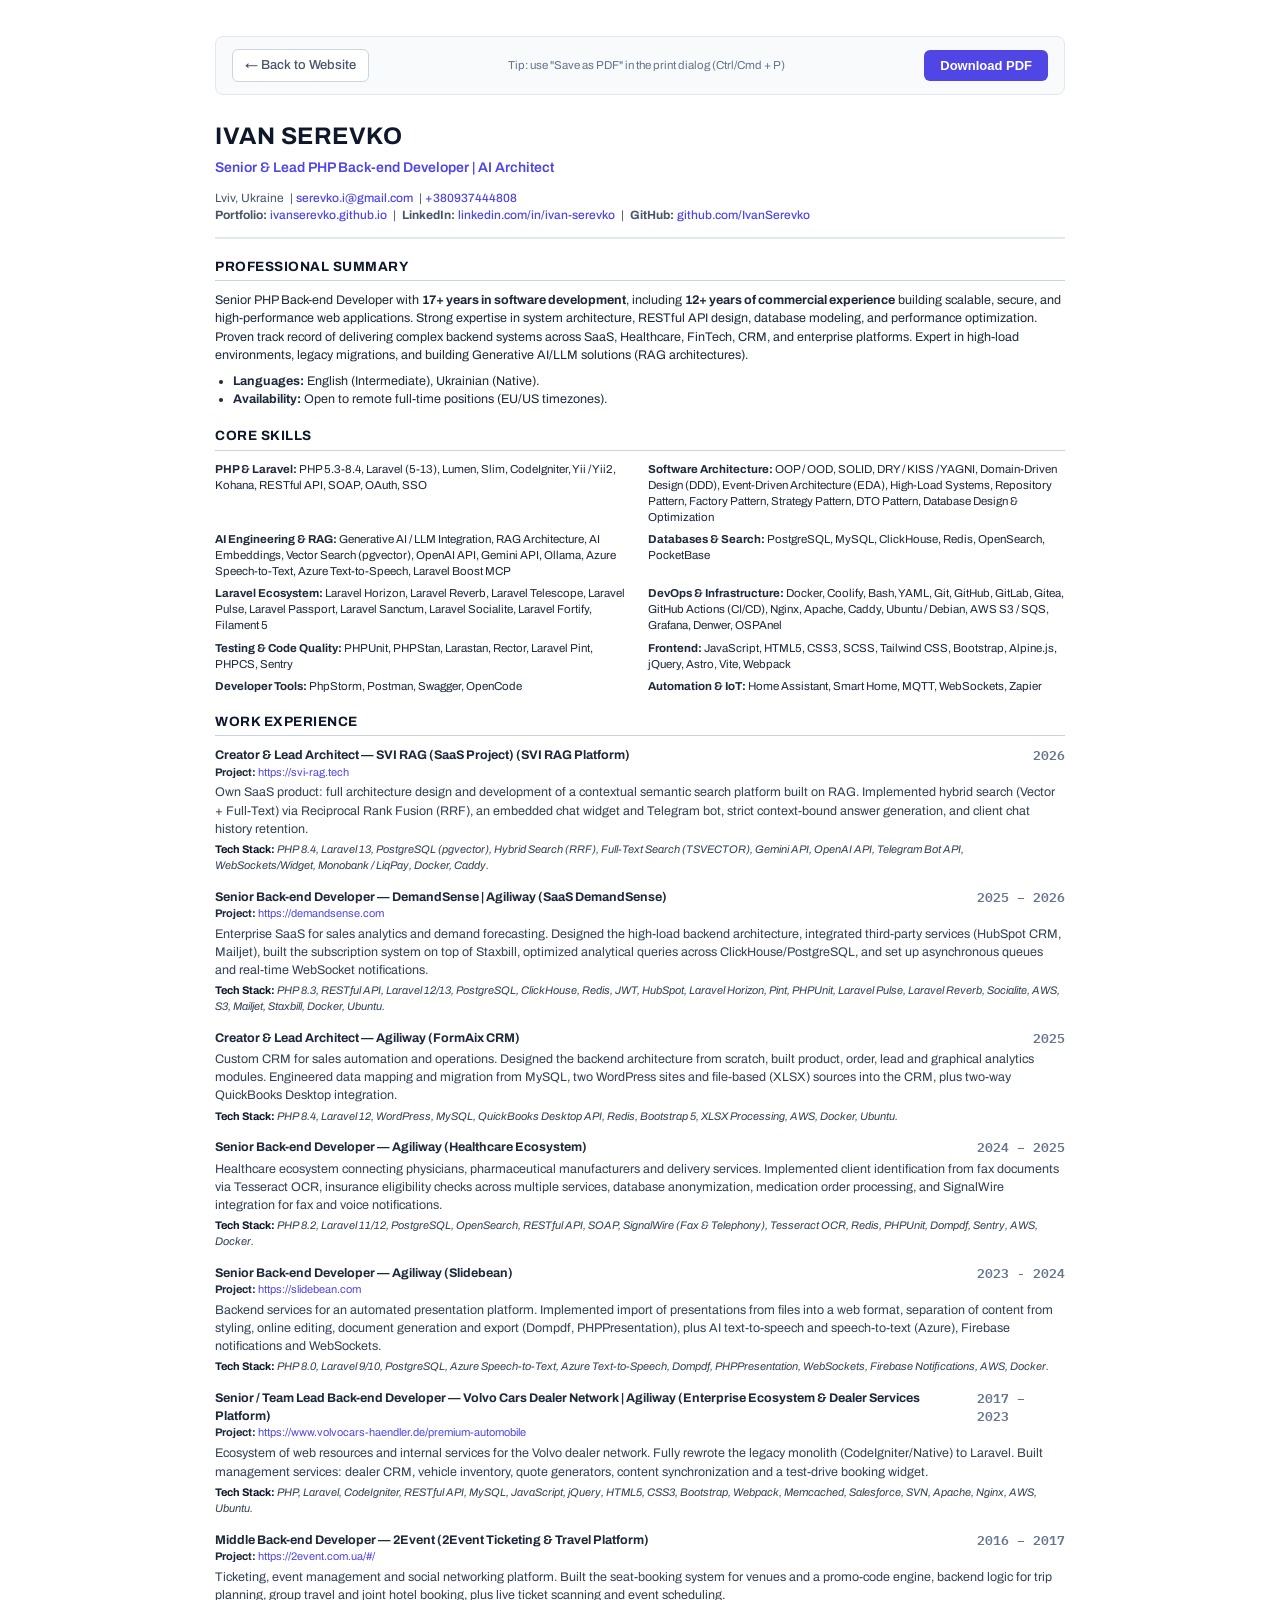
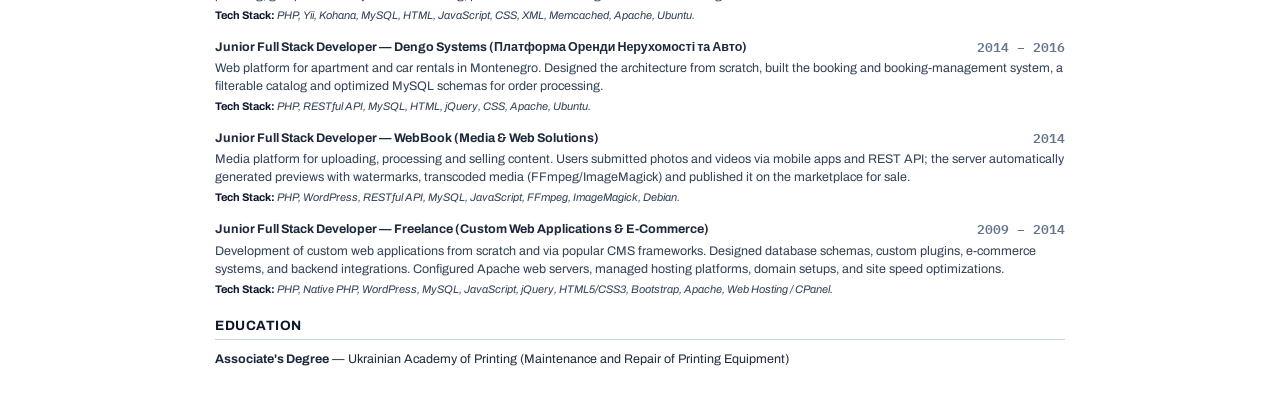
==== commit 1d623482: "Deploying to master from @ IvanSerevko/my-portfolio-source@644806b0735783b1c841c7d0d85e5efc40f487b0 " ====
--- a/cv/index.html
+++ b/cv/index.html
@@ -1,2 +1,10 @@
-<!DOCTYPE html><html lang="en" data-astro-cid-uue4a3aj><head><meta charset="UTF-8"><meta name="viewport" content="width=device-width, initial-scale=1.0"><title>Ivan Serevko - CV 2026</title><style>@import "https://fonts.googleapis.com/css2?family=Inter:wght@400;500;600;700&display=swap";body{color:#1e293b;background:#fff;max-width:850px;margin:0 auto;padding:36px;font-family:Inter,sans-serif;font-size:12.5px;line-height:1.45}.no-print[data-astro-cid-uue4a3aj]{background:#f8fafc;border:1px solid #e2e8f0;border-radius:8px;justify-content:space-between;align-items:center;gap:12px;margin-bottom:24px;padding:12px 16px;display:flex}.btn-back[data-astro-cid-uue4a3aj]{color:#475569;background:#fff;border:1px solid #cbd5e1;border-radius:6px;align-items:center;gap:6px;padding:6px 12px;font-size:13px;font-weight:500;text-decoration:none;transition:all .2s;display:inline-flex}.btn-back[data-astro-cid-uue4a3aj]:hover{color:#0f172a;background:#f1f5f9;border-color:#94a3b8}.btn-print[data-astro-cid-uue4a3aj]{color:#fff;cursor:pointer;background:#4f46e5;border:none;border-radius:6px;padding:8px 16px;font-size:13px;font-weight:600;transition:background .2s}.btn-print[data-astro-cid-uue4a3aj]:hover{background:#4338ca}h1[data-astro-cid-uue4a3aj]{color:#0f172a;text-transform:uppercase;letter-spacing:.5px;margin:0 0 4px;font-size:24px}.subtitle[data-astro-cid-uue4a3aj]{color:#4f46e5;margin-bottom:12px;font-size:14px;font-weight:600}.contacts[data-astro-cid-uue4a3aj]{color:#475569;border-bottom:2px solid #e2e8f0;margin-bottom:16px;padding-bottom:12px;font-size:12px}.contacts[data-astro-cid-uue4a3aj] a[data-astro-cid-uue4a3aj]{color:#4f46e5;font-weight:500;text-decoration:none}h2[data-astro-cid-uue4a3aj]{text-transform:uppercase;color:#0f172a;letter-spacing:.5px;border-bottom:1px solid #cbd5e1;margin-top:18px;margin-bottom:10px;padding-bottom:4px;font-size:13.5px}.skills-grid[data-astro-cid-uue4a3aj]{grid-template-columns:repeat(2,1fr);gap:6px 16px;margin-bottom:12px;display:grid}.skill-item[data-astro-cid-uue4a3aj]{font-size:11.5px;line-height:1.4}.job[data-astro-cid-uue4a3aj]{page-break-inside:avoid;break-inside:avoid;margin-bottom:14px}.job-header[data-astro-cid-uue4a3aj]{color:#0f172a;justify-content:space-between;font-weight:700;display:flex}.job-title[data-astro-cid-uue4a3aj]{color:#1e293b}.job-date[data-astro-cid-uue4a3aj]{color:#64748b;font-family:monospace;font-weight:600}.website[data-astro-cid-uue4a3aj]{margin-bottom:3px;font-size:11px}.website[data-astro-cid-uue4a3aj] a[data-astro-cid-uue4a3aj]{color:#4f46e5;text-decoration:none}.stack[data-astro-cid-uue4a3aj]{color:#334155;margin-top:4px;font-size:11px;font-style:italic}.stack[data-astro-cid-uue4a3aj] strong[data-astro-cid-uue4a3aj]{color:#0f172a;font-style:normal}@media print{.no-print[data-astro-cid-uue4a3aj]{display:none!important}body{max-width:100%;margin:0;padding:0}@page{margin:1cm 1.2cm;size:A4}.skills-grid[data-astro-cid-uue4a3aj]{grid-template-columns:repeat(2,1fr)}.job[data-astro-cid-uue4a3aj]{break-inside:avoid}}
-</style></head><body data-astro-cid-uue4a3aj><!-- Top bar, hidden during print --><div class="no-print" data-astro-cid-uue4a3aj><a href="/" class="btn-back" data-astro-cid-uue4a3aj>← Back to Website</a><button onclick="window.print()" class="btn-print" data-astro-cid-uue4a3aj>🖨️ Save as PDF (Ctrl+P)</button></div><h1 data-astro-cid-uue4a3aj>Ivan Serevko</h1><div class="subtitle" data-astro-cid-uue4a3aj>Senior & Lead PHP Back-end Developer | AI Architect</div><div class="contacts" data-astro-cid-uue4a3aj>📍 Lviv, Ukraine &nbsp;|&nbsp; ✉️ <a href="mailto:serevko.i@gmail.com" data-astro-cid-uue4a3aj>serevko.i@gmail.com</a> &nbsp;|&nbsp; 📱 <a href="tel:+380937444808" data-astro-cid-uue4a3aj>+380937444808</a><br data-astro-cid-uue4a3aj>🌐 <strong data-astro-cid-uue4a3aj>Portfolio:</strong> <a href="https://ivanserevko.github.io" target="_blank" data-astro-cid-uue4a3aj>ivanserevko.github.io</a> &nbsp;|&nbsp; 💼 <strong data-astro-cid-uue4a3aj>LinkedIn:</strong> <a href="https://linkedin.com/in/ivan-serevko" target="_blank" data-astro-cid-uue4a3aj>linkedin.com/in/ivan-serevko</a> &nbsp;|&nbsp; 💻 <strong data-astro-cid-uue4a3aj>GitHub:</strong> <a href="https://github.com/IvanSerevko" target="_blank" data-astro-cid-uue4a3aj>github.com/IvanSerevko</a></div><h2 data-astro-cid-uue4a3aj>Professional Summary</h2><p style="margin-top: 0; margin-bottom: 8px;" data-astro-cid-uue4a3aj>Senior PHP Back-end Developer with <strong data-astro-cid-uue4a3aj>12+ years of commercial experience</strong> building scalable, secure, and high-performance web applications. Strong expertise in system architecture, RESTful API design, database modeling, and performance optimization. Proven track record of delivering complex backend systems across SaaS, Healthcare, FinTech, CRM, and enterprise platforms. Expert in high-load environments, legacy migrations, and building Generative AI/LLM solutions (RAG architectures).</p><ul style="margin: 0; padding-left: 18px;" data-astro-cid-uue4a3aj><li data-astro-cid-uue4a3aj><strong data-astro-cid-uue4a3aj>Languages:</strong> English (Intermediate), Ukrainian (Native).</li><li data-astro-cid-uue4a3aj><strong data-astro-cid-uue4a3aj>Availability:</strong> Open to remote full-time positions (EU/US timezones).</li></ul><h2 data-astro-cid-uue4a3aj>Core Skills</h2><div class="skills-grid" data-astro-cid-uue4a3aj><div class="skill-item" data-astro-cid-uue4a3aj><strong data-astro-cid-uue4a3aj>PHP &amp; Laravel:</strong> PHP 5.3-8.4, Laravel (5-13), Lumen, Slim, CodeIgniter, Yii / Yii2, Kohana, RESTful API, SOAP, OAuth, SSO</div><div class="skill-item" data-astro-cid-uue4a3aj><strong data-astro-cid-uue4a3aj>Software Architecture:</strong> OOP / OOD, SOLID, DRY / KISS / YAGNI, Domain-Driven Design (DDD), Event-Driven Architecture (EDA), High-Load Systems, Repository Pattern, Factory Pattern, Strategy Pattern, DTO Pattern, Database Design &amp; Optimization</div><div class="skill-item" data-astro-cid-uue4a3aj><strong data-astro-cid-uue4a3aj>AI Engineering &amp; RAG:</strong> Generative AI / LLM Integration, RAG Architecture, AI Embeddings, Vector Search (pgvector), OpenAI API, Gemini API, Ollama, Azure Speech-to-Text, Azure Text-to-Speech, Laravel Boost MCP</div><div class="skill-item" data-astro-cid-uue4a3aj><strong data-astro-cid-uue4a3aj>Databases &amp; Search:</strong> PostgreSQL, MySQL, ClickHouse, Redis, OpenSearch, PocketBase</div><div class="skill-item" data-astro-cid-uue4a3aj><strong data-astro-cid-uue4a3aj>Laravel Ecosystem:</strong> Laravel Horizon, Laravel Reverb, Laravel Telescope, Laravel Pulse, Laravel Passport, Laravel Sanctum, Laravel Socialite, Laravel Fortify</div><div class="skill-item" data-astro-cid-uue4a3aj><strong data-astro-cid-uue4a3aj>DevOps &amp; Infrastructure:</strong> Docker, Coolify, Bash, YAML, Git, GitHub, GitLab, Gitea, GitHub Actions (CI/CD), Nginx, Apache, Caddy, Ubuntu / Debian, AWS S3 / SQS, Grafana, Denwer, OSPAnel</div><div class="skill-item" data-astro-cid-uue4a3aj><strong data-astro-cid-uue4a3aj>Testing &amp; Code Quality:</strong> PHPUnit, PHPStan, Larastan, Rector, Laravel Pint, PHPCS, Sentry</div><div class="skill-item" data-astro-cid-uue4a3aj><strong data-astro-cid-uue4a3aj>Frontend:</strong> JavaScript, HTML5, CSS3, SCSS, Tailwind CSS, Bootstrap, Alpine.js, jQuery, Astro, Vite, Webpack</div><div class="skill-item" data-astro-cid-uue4a3aj><strong data-astro-cid-uue4a3aj>Developer Tools:</strong> PhpStorm, Postman, Swagger</div><div class="skill-item" data-astro-cid-uue4a3aj><strong data-astro-cid-uue4a3aj>Automation &amp; IoT:</strong> Home Assistant, Smart Home, MQTT, WebSockets, Zapier</div></div><h2 data-astro-cid-uue4a3aj>Work Experience</h2><div class="job" data-astro-cid-uue4a3aj><div class="job-header" data-astro-cid-uue4a3aj><span class="job-title" data-astro-cid-uue4a3aj>Creator &amp; Lead Architect — SVI RAG (SaaS Project) (SVI RAG Platform)</span><span class="job-date" data-astro-cid-uue4a3aj>2026 – Present</span></div><div class="website" data-astro-cid-uue4a3aj>🔗 Project Link: <a href="https://svi-rag.tech" target="_blank" data-astro-cid-uue4a3aj>https://svi-rag.tech</a></div><p style="margin: 3px 0; color: #334155;" data-astro-cid-uue4a3aj>SaaS platform for contextual semantic search and unstructured data processing based on RAG architecture. Implemented hybrid search (Vector Search + Full-Text Search) via Reciprocal Rank Fusion (RRF), integrated embedded chat widget and Telegram bot, strict context-bound response generation, and client chat history retention.</p><div class="stack" data-astro-cid-uue4a3aj><strong data-astro-cid-uue4a3aj>Tech Stack:</strong> PHP 8.4, Laravel 13, PostgreSQL (pgvector), Hybrid Search (RRF), Full-Text Search (TSVECTOR), Gemini API, OpenAI API, Telegram Bot API, WebSockets/Widget, Monobank / LiqPay, Docker, Caddy.</div></div><div class="job" data-astro-cid-uue4a3aj><div class="job-header" data-astro-cid-uue4a3aj><span class="job-title" data-astro-cid-uue4a3aj>Senior Back-end Developer — DemandSense | Agiliway (SaaS DemandSense)</span><span class="job-date" data-astro-cid-uue4a3aj>2025 – 2026</span></div><div class="website" data-astro-cid-uue4a3aj>🔗 Project Link: <a href="https://demandsense.com" target="_blank" data-astro-cid-uue4a3aj>https://demandsense.com</a></div><p style="margin: 3px 0; color: #334155;" data-astro-cid-uue4a3aj>Enterprise SaaS platform for sales analytics, demand forecasting, and CRM workflows. Engineered high-load backend architecture, optimized complex analytical queries across ClickHouse and PostgreSQL, integrated HubSpot CRM, Staxbill payment gateway, email providers, asynchronous queues, and real-time WebSocket notifications.</p><div class="stack" data-astro-cid-uue4a3aj><strong data-astro-cid-uue4a3aj>Tech Stack:</strong> PHP 8.3, RESTful API, Laravel 12/13, PostgreSQL, ClickHouse, Redis, JWT, HubSpot, Laravel Horizon, Pint, PHPUnit, Laravel Pulse, Laravel Reverb, Socialite, AWS, S3, Mailjet, Staxbill, Docker, Ubuntu.</div></div><div class="job" data-astro-cid-uue4a3aj><div class="job-header" data-astro-cid-uue4a3aj><span class="job-title" data-astro-cid-uue4a3aj>Creator &amp; Lead Architect — Agiliway (FormAix CRM)</span><span class="job-date" data-astro-cid-uue4a3aj>2025</span></div><p style="margin: 3px 0; color: #334155;" data-astro-cid-uue4a3aj>Custom enterprise CRM system designed for sales automation, analytics, and operational workflows. Built core architecture from scratch, including product catalog, order pipelines, lead management, and custom reporting dashboards. Engineered complex data migration and schema mapping engines from two WordPress platforms and legacy XLSX files, along with two-way integration with QuickBooks Desktop.</p><div class="stack" data-astro-cid-uue4a3aj><strong data-astro-cid-uue4a3aj>Tech Stack:</strong> PHP 8.4, Laravel 12, WordPress, MySQL, QuickBooks Desktop API, Redis, Bootstrap 5, XLSX Processing, AWS, Docker, Ubuntu.</div></div><div class="job" data-astro-cid-uue4a3aj><div class="job-header" data-astro-cid-uue4a3aj><span class="job-title" data-astro-cid-uue4a3aj>Senior Back-end Developer — Agiliway (Healthcare Ecosystem)</span><span class="job-date" data-astro-cid-uue4a3aj>2024 – 2025</span></div><p style="margin: 3px 0; color: #334155;" data-astro-cid-uue4a3aj>Comprehensive healthcare ecosystem connecting physicians, pharmaceutical manufacturers, and delivery services. Features automated order processing for medication, instant insurance eligibility verification, document OCR via Tesseract, and SignalWire integration for automated fax transmission and voice notifications.</p><div class="stack" data-astro-cid-uue4a3aj><strong data-astro-cid-uue4a3aj>Tech Stack:</strong> PHP 8.2, Laravel 11/12, PostgreSQL, OpenSearch, RESTful API, SOAP, SignalWire (Fax &amp; Telephony), Tesseract OCR, Redis, PHPUnit, Dompdf, Sentry, AWS, Docker.</div></div><div class="job" data-astro-cid-uue4a3aj><div class="job-header" data-astro-cid-uue4a3aj><span class="job-title" data-astro-cid-uue4a3aj>Senior Back-end Developer — Agiliway (Slidebean)</span><span class="job-date" data-astro-cid-uue4a3aj>2023 - 2024</span></div><div class="website" data-astro-cid-uue4a3aj>🔗 Project Link: <a href="https://slidebean.com" target="_blank" data-astro-cid-uue4a3aj>https://slidebean.com</a></div><p style="margin: 3px 0; color: #334155;" data-astro-cid-uue4a3aj>Engineering and maintaining backend services for an automated presentation and design platform. Implemented separation of content creation from slide styling, automated document generation and export (Dompdf, PHPPresentation), integrated Azure AI Speech Services for Text-to-Speech and Speech-to-Text capabilities, Firebase push notifications, and real-time updates via WebSockets.</p><div class="stack" data-astro-cid-uue4a3aj><strong data-astro-cid-uue4a3aj>Tech Stack:</strong> PHP 8.0, Laravel 9/10, PostgreSQL, Azure Speech-to-Text, Azure Text-to-Speech, Dompdf, PHPPresentation, WebSockets, Firebase Notifications, AWS, Docker.</div></div><div class="job" data-astro-cid-uue4a3aj><div class="job-header" data-astro-cid-uue4a3aj><span class="job-title" data-astro-cid-uue4a3aj>Senior / Team Lead Back-end Developer — Volvo Cars Dealer Network | Agiliway (Enterprise Ecosystem &amp; Dealer Services Platform)</span><span class="job-date" data-astro-cid-uue4a3aj>2017 – 2023</span></div><div class="website" data-astro-cid-uue4a3aj>🔗 Project Link: <a href="https://www.volvocars-haendler.de/premium-automobile" target="_blank" data-astro-cid-uue4a3aj>https://www.volvocars-haendler.de/premium-automobile</a></div><p style="margin: 3px 0; color: #334155;" data-astro-cid-uue4a3aj>Comprehensive development and maintenance of an enterprise ecosystem and internal services for the Volvo dealership network. Led legacy overhaul from CodeIgniter/Native to modern Laravel. Engineered internal employee microservices: custom dealer CRM, vehicle inventory tracking, automated test-drive booking, commercial quote generators, and data sync engines.</p><div class="stack" data-astro-cid-uue4a3aj><strong data-astro-cid-uue4a3aj>Tech Stack:</strong> PHP, Laravel, CodeIgniter, RESTful API, MySQL, JavaScript, jQuery, HTML5, CSS3, Bootstrap, Webpack, Memcached, Salesforce, SVN, Apache, Nginx, AWS, Ubuntu.</div></div><div class="job" data-astro-cid-uue4a3aj><div class="job-header" data-astro-cid-uue4a3aj><span class="job-title" data-astro-cid-uue4a3aj>Middle Back-end Developer — 2Event (2Event Ticketing &amp; Travel Platform)</span><span class="job-date" data-astro-cid-uue4a3aj>2016 – 2017</span></div><div class="website" data-astro-cid-uue4a3aj>🔗 Project Link: <a href="https://2event.com.ua/#/" target="_blank" data-astro-cid-uue4a3aj>https://2event.com.ua/#/</a></div><p style="margin: 3px 0; color: #334155;" data-astro-cid-uue4a3aj>Comprehensive ticketing, event management, and social networking platform. Developed backend engines for attendee trip planning, group travel management (carpooling, flight/train buddy matching, taxi groups), joint hotel booking, meeting scheduling, and live ticket scanning.</p><div class="stack" data-astro-cid-uue4a3aj><strong data-astro-cid-uue4a3aj>Tech Stack:</strong> PHP, Yii, Kohana, MySQL, HTML, JavaScript, CSS, XML, Memcached, Apache, Ubuntu.</div></div><div class="job" data-astro-cid-uue4a3aj><div class="job-header" data-astro-cid-uue4a3aj><span class="job-title" data-astro-cid-uue4a3aj>Junior Full Stack Developer — Dengo Systems (Платформа Оренди Нерухомості та Авто)</span><span class="job-date" data-astro-cid-uue4a3aj>2014 – 2016</span></div><p style="margin: 3px 0; color: #334155;" data-astro-cid-uue4a3aj>Web platform and services for apartment and vehicle rentals in Montenegro. Built core server architecture, custom catalog search, filtering engines, booking logic, and optimized MySQL schemas for order processing.</p><div class="stack" data-astro-cid-uue4a3aj><strong data-astro-cid-uue4a3aj>Tech Stack:</strong> PHP, RESTful API, MySQL, HTML, jQuery, CSS, Apache, Ubuntu.</div></div><div class="job" data-astro-cid-uue4a3aj><div class="job-header" data-astro-cid-uue4a3aj><span class="job-title" data-astro-cid-uue4a3aj>Junior Full Stack Developer — WebBook (Media &amp; Web Solutions)</span><span class="job-date" data-astro-cid-uue4a3aj>2014</span></div><p style="margin: 3px 0; color: #334155;" data-astro-cid-uue4a3aj>Media monetization platform enabling users to upload photo and video content via mobile app APIs. Server-side processing using FFmpeg and ImageMagick for automatic transcoding, thumbnail generation, and content sales management.</p><div class="stack" data-astro-cid-uue4a3aj><strong data-astro-cid-uue4a3aj>Tech Stack:</strong> PHP, WordPress, RESTful API, MySQL, JavaScript, FFmpeg, ImageMagick, Debian.</div></div><div class="job" data-astro-cid-uue4a3aj><div class="job-header" data-astro-cid-uue4a3aj><span class="job-title" data-astro-cid-uue4a3aj>Junior Full Stack Developer — Freelance (Custom Web Applications &amp; E-Commerce)</span><span class="job-date" data-astro-cid-uue4a3aj>2009 – 2014</span></div><p style="margin: 3px 0; color: #334155;" data-astro-cid-uue4a3aj>Development of custom web applications from scratch and via popular CMS frameworks. Designed database schemas, custom plugins, e-commerce systems, and backend integrations. Configured Apache web servers, managed hosting platforms, domain setups, and site speed optimizations.</p><div class="stack" data-astro-cid-uue4a3aj><strong data-astro-cid-uue4a3aj>Tech Stack:</strong> PHP, Native PHP, WordPress, MySQL, JavaScript, jQuery, HTML5/CSS3, Bootstrap, Apache, Web Hosting / CPanel.</div></div><h2 data-astro-cid-uue4a3aj>Education</h2><p style="margin: 0;" data-astro-cid-uue4a3aj><strong data-astro-cid-uue4a3aj>Associate's Degree</strong> — Ukrainian Academy of Printing (Maintenance and Repair of Printing Equipment)</p></body></html>+<!DOCTYPE html><html lang="en" data-astro-cid-uue4a3aj><head><meta charset="UTF-8"><meta name="viewport" content="width=device-width, initial-scale=1.0"><link rel="icon" type="image/svg+xml" href="/favicon.svg"><link rel="apple-touch-icon" href="/apple-touch-icon.png"><title>Ivan Serevko - CV 2026</title><meta name="description" content="CV of Ivan Serevko — Senior PHP/Laravel Back-end Developer with 17+ years in software development and 12+ years of commercial experience."><link rel="canonical" href="https://IvanSerevko.github.io/cv/"><style>@import "https://fonts.googleapis.com/css2?family=Archivo:wght@400;500;600;700&family=IBM+Plex+Mono:wght@400;500&display=swap";body{color:#1e293b;background:#fff;max-width:850px;margin:0 auto;padding:36px;font-family:Archivo,sans-serif;font-size:12.5px;line-height:1.45}.no-print[data-astro-cid-uue4a3aj]{background:#f8fafc;border:1px solid #e2e8f0;border-radius:8px;justify-content:space-between;align-items:center;gap:12px;margin-bottom:24px;padding:12px 16px;display:flex}.btn-back[data-astro-cid-uue4a3aj]{color:#475569;background:#fff;border:1px solid #cbd5e1;border-radius:6px;align-items:center;gap:6px;padding:6px 12px;font-size:13px;font-weight:500;text-decoration:none;transition:all .2s;display:inline-flex}.btn-back[data-astro-cid-uue4a3aj]:hover{color:#0f172a;background:#f1f5f9;border-color:#94a3b8}.btn-print[data-astro-cid-uue4a3aj]{color:#fff;cursor:pointer;background:#4f46e5;border:none;border-radius:6px;padding:8px 16px;font-size:13px;font-weight:600;transition:background .2s}.btn-print[data-astro-cid-uue4a3aj]:hover{background:#4338ca}.btn-back[data-astro-cid-uue4a3aj]:focus-visible,.btn-print[data-astro-cid-uue4a3aj]:focus-visible{outline-offset:2px;outline:2px solid #4f46e5}.hint[data-astro-cid-uue4a3aj]{color:#64748b;font-size:11.5px}h1[data-astro-cid-uue4a3aj]{color:#0f172a;text-transform:uppercase;letter-spacing:.5px;margin:0 0 4px;font-size:24px}.subtitle[data-astro-cid-uue4a3aj]{color:#4f46e5;margin-bottom:12px;font-size:14px;font-weight:600}.contacts[data-astro-cid-uue4a3aj]{color:#475569;border-bottom:2px solid #e2e8f0;margin-bottom:16px;padding-bottom:12px;font-size:12px}.contacts[data-astro-cid-uue4a3aj] a[data-astro-cid-uue4a3aj]{color:#4f46e5;font-weight:500;text-decoration:none}h2[data-astro-cid-uue4a3aj]{text-transform:uppercase;color:#0f172a;letter-spacing:.5px;border-bottom:1px solid #cbd5e1;margin-top:18px;margin-bottom:10px;padding-bottom:4px;font-size:13.5px}.skills-grid[data-astro-cid-uue4a3aj]{grid-template-columns:repeat(2,1fr);gap:6px 16px;margin-bottom:12px;display:grid}.skill-item[data-astro-cid-uue4a3aj]{font-size:11.5px;line-height:1.4}.job[data-astro-cid-uue4a3aj]{page-break-inside:avoid;break-inside:avoid;margin-bottom:14px}.job-header[data-astro-cid-uue4a3aj]{color:#0f172a;justify-content:space-between;font-weight:700;display:flex}.job-title[data-astro-cid-uue4a3aj]{color:#1e293b}.job-date[data-astro-cid-uue4a3aj]{color:#64748b;font-family:IBM Plex Mono,monospace;font-weight:600}.website[data-astro-cid-uue4a3aj]{margin-bottom:3px;font-size:11px}.website[data-astro-cid-uue4a3aj] a[data-astro-cid-uue4a3aj]{color:#4f46e5;text-decoration:none}.stack[data-astro-cid-uue4a3aj]{color:#334155;margin-top:4px;font-size:11px;font-style:italic}.stack[data-astro-cid-uue4a3aj] strong[data-astro-cid-uue4a3aj]{color:#0f172a;font-style:normal}@media print{.no-print[data-astro-cid-uue4a3aj]{display:none!important}body{max-width:100%;margin:0;padding:0}@page{margin:1cm 1.2cm;size:A4}.skills-grid[data-astro-cid-uue4a3aj]{grid-template-columns:repeat(2,1fr)}.job[data-astro-cid-uue4a3aj]{break-inside:avoid}}
+</style></head><body data-astro-cid-uue4a3aj><!-- Top bar, hidden during print --><div class="no-print" data-astro-cid-uue4a3aj><a href="/" class="btn-back" data-astro-cid-uue4a3aj>← Back to Website</a><span class="hint" data-astro-cid-uue4a3aj>Tip: use "Save as PDF" in the print dialog (Ctrl/Cmd + P)</span><button id="download-pdf" data-filename="Ivan-Serevko-CV-2026" class="btn-print" data-astro-cid-uue4a3aj>Download PDF</button></div><h1 data-astro-cid-uue4a3aj>Ivan Serevko</h1><div class="subtitle" data-astro-cid-uue4a3aj>Senior & Lead PHP Back-end Developer | AI Architect</div><div class="contacts" data-astro-cid-uue4a3aj>Lviv, Ukraine &nbsp;|&nbsp;<a href="mailto:serevko.i@gmail.com" data-astro-cid-uue4a3aj>serevko.i@gmail.com</a> &nbsp;|&nbsp;<a href="tel:+380937444808" data-astro-cid-uue4a3aj>+380937444808</a><br data-astro-cid-uue4a3aj><strong data-astro-cid-uue4a3aj>Portfolio:</strong> <a href="https://ivanserevko.github.io" target="_blank" rel="noopener noreferrer" data-astro-cid-uue4a3aj>ivanserevko.github.io</a> &nbsp;|&nbsp; <strong data-astro-cid-uue4a3aj>LinkedIn:</strong> <a href="https://linkedin.com/in/ivan-serevko" target="_blank" rel="noopener noreferrer" data-astro-cid-uue4a3aj>linkedin.com/in/ivan-serevko</a> &nbsp;|&nbsp; <strong data-astro-cid-uue4a3aj>GitHub:</strong> <a href="https://github.com/IvanSerevko" target="_blank" rel="noopener noreferrer" data-astro-cid-uue4a3aj>github.com/IvanSerevko</a></div><h2 data-astro-cid-uue4a3aj>Professional Summary</h2><p style="margin-top: 0; margin-bottom: 8px;" data-astro-cid-uue4a3aj>Senior PHP Back-end Developer with <strong data-astro-cid-uue4a3aj>17+ years in software development</strong>, including <strong data-astro-cid-uue4a3aj>12+ years of commercial experience</strong> building scalable, secure, and high-performance web applications. Strong expertise in system architecture, RESTful API design, database modeling, and performance optimization. Proven track record of delivering complex backend systems across SaaS, Healthcare, FinTech, CRM, and enterprise platforms. Expert in high-load environments, legacy migrations, and building Generative AI/LLM solutions (RAG architectures).</p><ul style="margin: 0; padding-left: 18px;" data-astro-cid-uue4a3aj><li data-astro-cid-uue4a3aj><strong data-astro-cid-uue4a3aj>Languages:</strong> English (Intermediate), Ukrainian (Native).</li><li data-astro-cid-uue4a3aj><strong data-astro-cid-uue4a3aj>Availability:</strong> Open to remote full-time positions (EU/US timezones).</li></ul><h2 data-astro-cid-uue4a3aj>Core Skills</h2><div class="skills-grid" data-astro-cid-uue4a3aj><div class="skill-item" data-astro-cid-uue4a3aj><strong data-astro-cid-uue4a3aj>PHP &amp; Laravel:</strong> PHP 5.3-8.4, Laravel (5-13), Lumen, Slim, CodeIgniter, Yii / Yii2, Kohana, RESTful API, SOAP, OAuth, SSO</div><div class="skill-item" data-astro-cid-uue4a3aj><strong data-astro-cid-uue4a3aj>Software Architecture:</strong> OOP / OOD, SOLID, DRY / KISS / YAGNI, Domain-Driven Design (DDD), Event-Driven Architecture (EDA), High-Load Systems, Repository Pattern, Factory Pattern, Strategy Pattern, DTO Pattern, Database Design &amp; Optimization</div><div class="skill-item" data-astro-cid-uue4a3aj><strong data-astro-cid-uue4a3aj>AI Engineering &amp; RAG:</strong> Generative AI / LLM Integration, RAG Architecture, AI Embeddings, Vector Search (pgvector), OpenAI API, Gemini API, Ollama, Azure Speech-to-Text, Azure Text-to-Speech, Laravel Boost MCP</div><div class="skill-item" data-astro-cid-uue4a3aj><strong data-astro-cid-uue4a3aj>Databases &amp; Search:</strong> PostgreSQL, MySQL, ClickHouse, Redis, OpenSearch, PocketBase</div><div class="skill-item" data-astro-cid-uue4a3aj><strong data-astro-cid-uue4a3aj>Laravel Ecosystem:</strong> Laravel Horizon, Laravel Reverb, Laravel Telescope, Laravel Pulse, Laravel Passport, Laravel Sanctum, Laravel Socialite, Laravel Fortify, Filament 5</div><div class="skill-item" data-astro-cid-uue4a3aj><strong data-astro-cid-uue4a3aj>DevOps &amp; Infrastructure:</strong> Docker, Coolify, Bash, YAML, Git, GitHub, GitLab, Gitea, GitHub Actions (CI/CD), Nginx, Apache, Caddy, Ubuntu / Debian, AWS S3 / SQS, Grafana, Denwer, OSPAnel</div><div class="skill-item" data-astro-cid-uue4a3aj><strong data-astro-cid-uue4a3aj>Testing &amp; Code Quality:</strong> PHPUnit, PHPStan, Larastan, Rector, Laravel Pint, PHPCS, Sentry</div><div class="skill-item" data-astro-cid-uue4a3aj><strong data-astro-cid-uue4a3aj>Frontend:</strong> JavaScript, HTML5, CSS3, SCSS, Tailwind CSS, Bootstrap, Alpine.js, jQuery, Astro, Vite, Webpack</div><div class="skill-item" data-astro-cid-uue4a3aj><strong data-astro-cid-uue4a3aj>Developer Tools:</strong> PhpStorm, Postman, Swagger, OpenCode</div><div class="skill-item" data-astro-cid-uue4a3aj><strong data-astro-cid-uue4a3aj>Automation &amp; IoT:</strong> Home Assistant, Smart Home, MQTT, WebSockets, Zapier</div></div><h2 data-astro-cid-uue4a3aj>Work Experience</h2><div class="job" data-astro-cid-uue4a3aj><div class="job-header" data-astro-cid-uue4a3aj><span class="job-title" data-astro-cid-uue4a3aj>Creator &amp; Lead Architect — SVI RAG (SaaS Project) (SVI RAG Platform)</span><span class="job-date" data-astro-cid-uue4a3aj>2026</span></div><div class="website" data-astro-cid-uue4a3aj><strong data-astro-cid-uue4a3aj>Project:</strong> <a href="https://svi-rag.tech" target="_blank" rel="noopener noreferrer" data-astro-cid-uue4a3aj>https://svi-rag.tech</a></div><p style="margin: 3px 0; color: #334155;" data-astro-cid-uue4a3aj>Own SaaS product: full architecture design and development of a contextual semantic search platform built on RAG. Implemented hybrid search (Vector + Full-Text) via Reciprocal Rank Fusion (RRF), an embedded chat widget and Telegram bot, strict context-bound answer generation, and client chat history retention.</p><div class="stack" data-astro-cid-uue4a3aj><strong data-astro-cid-uue4a3aj>Tech Stack:</strong> PHP 8.4, Laravel 13, PostgreSQL (pgvector), Hybrid Search (RRF), Full-Text Search (TSVECTOR), Gemini API, OpenAI API, Telegram Bot API, WebSockets/Widget, Monobank / LiqPay, Docker, Caddy.</div></div><div class="job" data-astro-cid-uue4a3aj><div class="job-header" data-astro-cid-uue4a3aj><span class="job-title" data-astro-cid-uue4a3aj>Senior Back-end Developer — DemandSense | Agiliway (SaaS DemandSense)</span><span class="job-date" data-astro-cid-uue4a3aj>2025 – 2026</span></div><div class="website" data-astro-cid-uue4a3aj><strong data-astro-cid-uue4a3aj>Project:</strong> <a href="https://demandsense.com" target="_blank" rel="noopener noreferrer" data-astro-cid-uue4a3aj>https://demandsense.com</a></div><p style="margin: 3px 0; color: #334155;" data-astro-cid-uue4a3aj>Enterprise SaaS for sales analytics and demand forecasting. Designed the high-load backend architecture, integrated third-party services (HubSpot CRM, Mailjet), built the subscription system on top of Staxbill, optimized analytical queries across ClickHouse/PostgreSQL, and set up asynchronous queues and real-time WebSocket notifications.</p><div class="stack" data-astro-cid-uue4a3aj><strong data-astro-cid-uue4a3aj>Tech Stack:</strong> PHP 8.3, RESTful API, Laravel 12/13, PostgreSQL, ClickHouse, Redis, JWT, HubSpot, Laravel Horizon, Pint, PHPUnit, Laravel Pulse, Laravel Reverb, Socialite, AWS, S3, Mailjet, Staxbill, Docker, Ubuntu.</div></div><div class="job" data-astro-cid-uue4a3aj><div class="job-header" data-astro-cid-uue4a3aj><span class="job-title" data-astro-cid-uue4a3aj>Creator &amp; Lead Architect — Agiliway (FormAix CRM)</span><span class="job-date" data-astro-cid-uue4a3aj>2025</span></div><p style="margin: 3px 0; color: #334155;" data-astro-cid-uue4a3aj>Custom CRM for sales automation and operations. Designed the backend architecture from scratch, built product, order, lead and graphical analytics modules. Engineered data mapping and migration from MySQL, two WordPress sites and file-based (XLSX) sources into the CRM, plus two-way QuickBooks Desktop integration.</p><div class="stack" data-astro-cid-uue4a3aj><strong data-astro-cid-uue4a3aj>Tech Stack:</strong> PHP 8.4, Laravel 12, WordPress, MySQL, QuickBooks Desktop API, Redis, Bootstrap 5, XLSX Processing, AWS, Docker, Ubuntu.</div></div><div class="job" data-astro-cid-uue4a3aj><div class="job-header" data-astro-cid-uue4a3aj><span class="job-title" data-astro-cid-uue4a3aj>Senior Back-end Developer — Agiliway (Healthcare Ecosystem)</span><span class="job-date" data-astro-cid-uue4a3aj>2024 – 2025</span></div><p style="margin: 3px 0; color: #334155;" data-astro-cid-uue4a3aj>Healthcare ecosystem connecting physicians, pharmaceutical manufacturers and delivery services. Implemented client identification from fax documents via Tesseract OCR, insurance eligibility checks across multiple services, database anonymization, medication order processing, and SignalWire integration for fax and voice notifications.</p><div class="stack" data-astro-cid-uue4a3aj><strong data-astro-cid-uue4a3aj>Tech Stack:</strong> PHP 8.2, Laravel 11/12, PostgreSQL, OpenSearch, RESTful API, SOAP, SignalWire (Fax &amp; Telephony), Tesseract OCR, Redis, PHPUnit, Dompdf, Sentry, AWS, Docker.</div></div><div class="job" data-astro-cid-uue4a3aj><div class="job-header" data-astro-cid-uue4a3aj><span class="job-title" data-astro-cid-uue4a3aj>Senior Back-end Developer — Agiliway (Slidebean)</span><span class="job-date" data-astro-cid-uue4a3aj>2023 - 2024</span></div><div class="website" data-astro-cid-uue4a3aj><strong data-astro-cid-uue4a3aj>Project:</strong> <a href="https://slidebean.com" target="_blank" rel="noopener noreferrer" data-astro-cid-uue4a3aj>https://slidebean.com</a></div><p style="margin: 3px 0; color: #334155;" data-astro-cid-uue4a3aj>Backend services for an automated presentation platform. Implemented import of presentations from files into a web format, separation of content from styling, online editing, document generation and export (Dompdf, PHPPresentation), plus AI text-to-speech and speech-to-text (Azure), Firebase notifications and WebSockets.</p><div class="stack" data-astro-cid-uue4a3aj><strong data-astro-cid-uue4a3aj>Tech Stack:</strong> PHP 8.0, Laravel 9/10, PostgreSQL, Azure Speech-to-Text, Azure Text-to-Speech, Dompdf, PHPPresentation, WebSockets, Firebase Notifications, AWS, Docker.</div></div><div class="job" data-astro-cid-uue4a3aj><div class="job-header" data-astro-cid-uue4a3aj><span class="job-title" data-astro-cid-uue4a3aj>Senior / Team Lead Back-end Developer — Volvo Cars Dealer Network | Agiliway (Enterprise Ecosystem &amp; Dealer Services Platform)</span><span class="job-date" data-astro-cid-uue4a3aj>2017 – 2023</span></div><div class="website" data-astro-cid-uue4a3aj><strong data-astro-cid-uue4a3aj>Project:</strong> <a href="https://www.volvocars-haendler.de/premium-automobile" target="_blank" rel="noopener noreferrer" data-astro-cid-uue4a3aj>https://www.volvocars-haendler.de/premium-automobile</a></div><p style="margin: 3px 0; color: #334155;" data-astro-cid-uue4a3aj>Ecosystem of web resources and internal services for the Volvo dealer network. Fully rewrote the legacy monolith (CodeIgniter/Native) to Laravel. Built management services: dealer CRM, vehicle inventory, quote generators, content synchronization and a test-drive booking widget.</p><div class="stack" data-astro-cid-uue4a3aj><strong data-astro-cid-uue4a3aj>Tech Stack:</strong> PHP, Laravel, CodeIgniter, RESTful API, MySQL, JavaScript, jQuery, HTML5, CSS3, Bootstrap, Webpack, Memcached, Salesforce, SVN, Apache, Nginx, AWS, Ubuntu.</div></div><div class="job" data-astro-cid-uue4a3aj><div class="job-header" data-astro-cid-uue4a3aj><span class="job-title" data-astro-cid-uue4a3aj>Middle Back-end Developer — 2Event (2Event Ticketing &amp; Travel Platform)</span><span class="job-date" data-astro-cid-uue4a3aj>2016 – 2017</span></div><div class="website" data-astro-cid-uue4a3aj><strong data-astro-cid-uue4a3aj>Project:</strong> <a href="https://2event.com.ua/#/" target="_blank" rel="noopener noreferrer" data-astro-cid-uue4a3aj>https://2event.com.ua/#/</a></div><p style="margin: 3px 0; color: #334155;" data-astro-cid-uue4a3aj>Ticketing, event management and social networking platform. Built the seat-booking system for venues and a promo-code engine, backend logic for trip planning, group travel and joint hotel booking, plus live ticket scanning and event scheduling.</p><div class="stack" data-astro-cid-uue4a3aj><strong data-astro-cid-uue4a3aj>Tech Stack:</strong> PHP, Yii, Kohana, MySQL, HTML, JavaScript, CSS, XML, Memcached, Apache, Ubuntu.</div></div><div class="job" data-astro-cid-uue4a3aj><div class="job-header" data-astro-cid-uue4a3aj><span class="job-title" data-astro-cid-uue4a3aj>Junior Full Stack Developer — Dengo Systems (Платформа Оренди Нерухомості та Авто)</span><span class="job-date" data-astro-cid-uue4a3aj>2014 – 2016</span></div><p style="margin: 3px 0; color: #334155;" data-astro-cid-uue4a3aj>Web platform for apartment and car rentals in Montenegro. Designed the architecture from scratch, built the booking and booking-management system, a filterable catalog and optimized MySQL schemas for order processing.</p><div class="stack" data-astro-cid-uue4a3aj><strong data-astro-cid-uue4a3aj>Tech Stack:</strong> PHP, RESTful API, MySQL, HTML, jQuery, CSS, Apache, Ubuntu.</div></div><div class="job" data-astro-cid-uue4a3aj><div class="job-header" data-astro-cid-uue4a3aj><span class="job-title" data-astro-cid-uue4a3aj>Junior Full Stack Developer — WebBook (Media &amp; Web Solutions)</span><span class="job-date" data-astro-cid-uue4a3aj>2014</span></div><p style="margin: 3px 0; color: #334155;" data-astro-cid-uue4a3aj>Media platform for uploading, processing and selling content. Users submitted photos and videos via mobile apps and REST API; the server automatically generated previews with watermarks, transcoded media (FFmpeg/ImageMagick) and published it on the marketplace for sale.</p><div class="stack" data-astro-cid-uue4a3aj><strong data-astro-cid-uue4a3aj>Tech Stack:</strong> PHP, WordPress, RESTful API, MySQL, JavaScript, FFmpeg, ImageMagick, Debian.</div></div><div class="job" data-astro-cid-uue4a3aj><div class="job-header" data-astro-cid-uue4a3aj><span class="job-title" data-astro-cid-uue4a3aj>Junior Full Stack Developer — Freelance (Custom Web Applications &amp; E-Commerce)</span><span class="job-date" data-astro-cid-uue4a3aj>2009 – 2014</span></div><p style="margin: 3px 0; color: #334155;" data-astro-cid-uue4a3aj>Development of custom web applications from scratch and via popular CMS frameworks. Designed database schemas, custom plugins, e-commerce systems, and backend integrations. Configured Apache web servers, managed hosting platforms, domain setups, and site speed optimizations.</p><div class="stack" data-astro-cid-uue4a3aj><strong data-astro-cid-uue4a3aj>Tech Stack:</strong> PHP, Native PHP, WordPress, MySQL, JavaScript, jQuery, HTML5/CSS3, Bootstrap, Apache, Web Hosting / CPanel.</div></div><h2 data-astro-cid-uue4a3aj>Education</h2><p style="margin: 0;" data-astro-cid-uue4a3aj><strong data-astro-cid-uue4a3aj>Associate's Degree</strong> — Ukrainian Academy of Printing (Maintenance and Repair of Printing Equipment)</p><script>
+      const button = document.getElementById("download-pdf");
+      button?.addEventListener("click", () => {
+        const previousTitle = document.title;
+        document.title = button.dataset.filename || previousTitle;
+        window.print();
+        document.title = previousTitle;
+      });
+    </script></body></html>
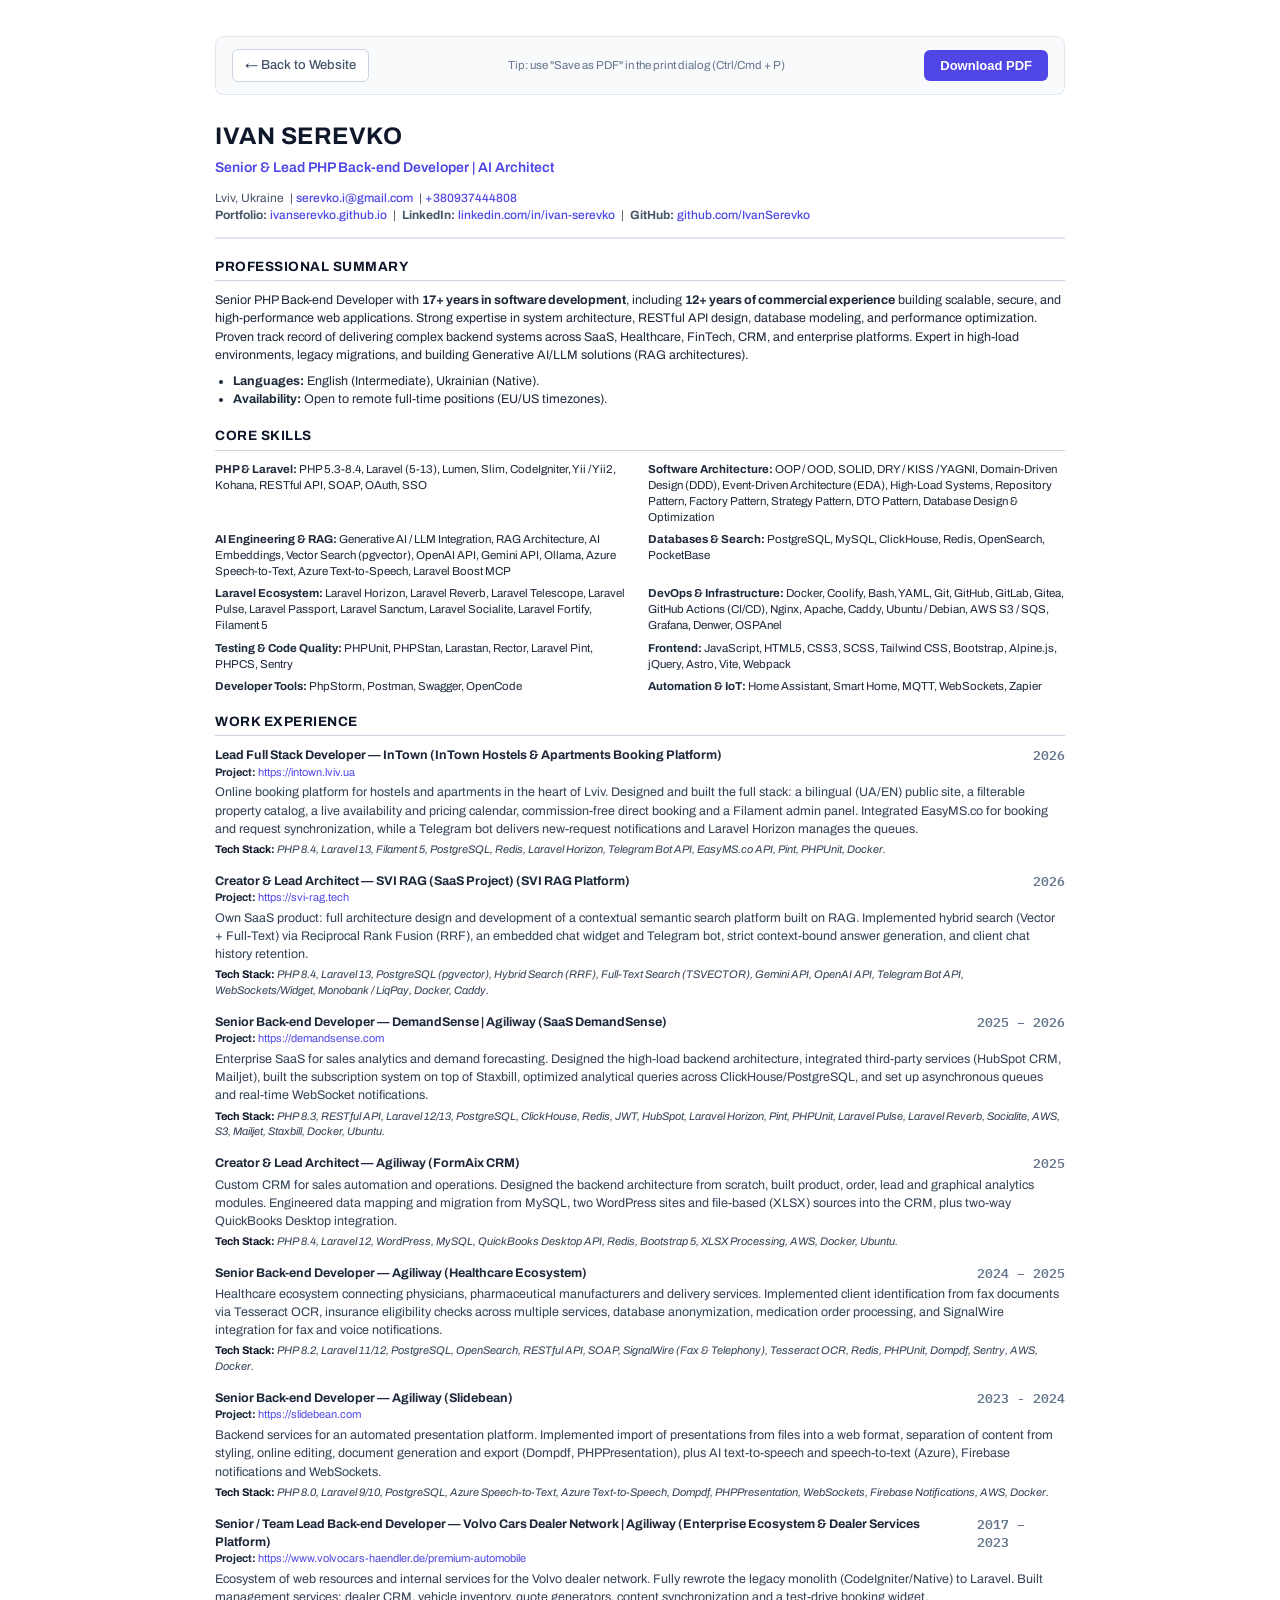
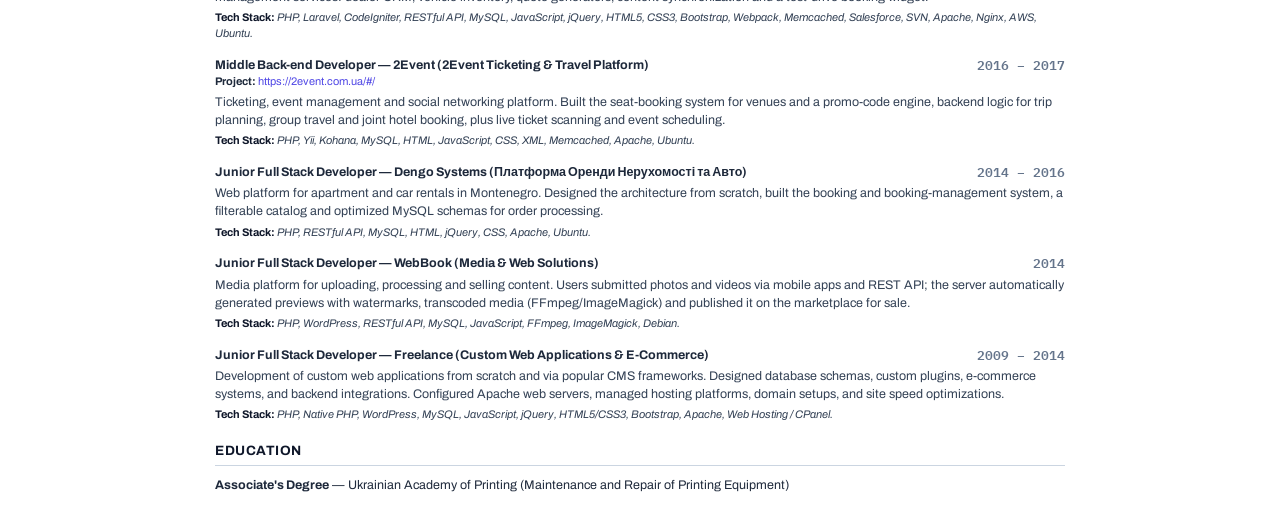
==== commit 2e18d327: "Deploying to master from @ IvanSerevko/my-portfolio-source@109b990f6f89aec682229843c8c59ac60bc08e4b " ====
--- a/cv/index.html
+++ b/cv/index.html
@@ -1,5 +1,5 @@
 <!DOCTYPE html><html lang="en" data-astro-cid-uue4a3aj><head><meta charset="UTF-8"><meta name="viewport" content="width=device-width, initial-scale=1.0"><link rel="icon" type="image/svg+xml" href="/favicon.svg"><link rel="apple-touch-icon" href="/apple-touch-icon.png"><title>Ivan Serevko - CV 2026</title><meta name="description" content="CV of Ivan Serevko — Senior PHP/Laravel Back-end Developer with 17+ years in software development and 12+ years of commercial experience."><link rel="canonical" href="https://IvanSerevko.github.io/cv/"><style>@import "https://fonts.googleapis.com/css2?family=Archivo:wght@400;500;600;700&family=IBM+Plex+Mono:wght@400;500&display=swap";body{color:#1e293b;background:#fff;max-width:850px;margin:0 auto;padding:36px;font-family:Archivo,sans-serif;font-size:12.5px;line-height:1.45}.no-print[data-astro-cid-uue4a3aj]{background:#f8fafc;border:1px solid #e2e8f0;border-radius:8px;justify-content:space-between;align-items:center;gap:12px;margin-bottom:24px;padding:12px 16px;display:flex}.btn-back[data-astro-cid-uue4a3aj]{color:#475569;background:#fff;border:1px solid #cbd5e1;border-radius:6px;align-items:center;gap:6px;padding:6px 12px;font-size:13px;font-weight:500;text-decoration:none;transition:all .2s;display:inline-flex}.btn-back[data-astro-cid-uue4a3aj]:hover{color:#0f172a;background:#f1f5f9;border-color:#94a3b8}.btn-print[data-astro-cid-uue4a3aj]{color:#fff;cursor:pointer;background:#4f46e5;border:none;border-radius:6px;padding:8px 16px;font-size:13px;font-weight:600;transition:background .2s}.btn-print[data-astro-cid-uue4a3aj]:hover{background:#4338ca}.btn-back[data-astro-cid-uue4a3aj]:focus-visible,.btn-print[data-astro-cid-uue4a3aj]:focus-visible{outline-offset:2px;outline:2px solid #4f46e5}.hint[data-astro-cid-uue4a3aj]{color:#64748b;font-size:11.5px}h1[data-astro-cid-uue4a3aj]{color:#0f172a;text-transform:uppercase;letter-spacing:.5px;margin:0 0 4px;font-size:24px}.subtitle[data-astro-cid-uue4a3aj]{color:#4f46e5;margin-bottom:12px;font-size:14px;font-weight:600}.contacts[data-astro-cid-uue4a3aj]{color:#475569;border-bottom:2px solid #e2e8f0;margin-bottom:16px;padding-bottom:12px;font-size:12px}.contacts[data-astro-cid-uue4a3aj] a[data-astro-cid-uue4a3aj]{color:#4f46e5;font-weight:500;text-decoration:none}h2[data-astro-cid-uue4a3aj]{text-transform:uppercase;color:#0f172a;letter-spacing:.5px;border-bottom:1px solid #cbd5e1;margin-top:18px;margin-bottom:10px;padding-bottom:4px;font-size:13.5px}.skills-grid[data-astro-cid-uue4a3aj]{grid-template-columns:repeat(2,1fr);gap:6px 16px;margin-bottom:12px;display:grid}.skill-item[data-astro-cid-uue4a3aj]{font-size:11.5px;line-height:1.4}.job[data-astro-cid-uue4a3aj]{page-break-inside:avoid;break-inside:avoid;margin-bottom:14px}.job-header[data-astro-cid-uue4a3aj]{color:#0f172a;justify-content:space-between;font-weight:700;display:flex}.job-title[data-astro-cid-uue4a3aj]{color:#1e293b}.job-date[data-astro-cid-uue4a3aj]{color:#64748b;font-family:IBM Plex Mono,monospace;font-weight:600}.website[data-astro-cid-uue4a3aj]{margin-bottom:3px;font-size:11px}.website[data-astro-cid-uue4a3aj] a[data-astro-cid-uue4a3aj]{color:#4f46e5;text-decoration:none}.stack[data-astro-cid-uue4a3aj]{color:#334155;margin-top:4px;font-size:11px;font-style:italic}.stack[data-astro-cid-uue4a3aj] strong[data-astro-cid-uue4a3aj]{color:#0f172a;font-style:normal}@media print{.no-print[data-astro-cid-uue4a3aj]{display:none!important}body{max-width:100%;margin:0;padding:0}@page{margin:1cm 1.2cm;size:A4}.skills-grid[data-astro-cid-uue4a3aj]{grid-template-columns:repeat(2,1fr)}.job[data-astro-cid-uue4a3aj]{break-inside:avoid}}
-</style></head><body data-astro-cid-uue4a3aj><!-- Top bar, hidden during print --><div class="no-print" data-astro-cid-uue4a3aj><a href="/" class="btn-back" data-astro-cid-uue4a3aj>← Back to Website</a><span class="hint" data-astro-cid-uue4a3aj>Tip: use "Save as PDF" in the print dialog (Ctrl/Cmd + P)</span><button id="download-pdf" data-filename="Ivan-Serevko-CV-2026" class="btn-print" data-astro-cid-uue4a3aj>Download PDF</button></div><h1 data-astro-cid-uue4a3aj>Ivan Serevko</h1><div class="subtitle" data-astro-cid-uue4a3aj>Senior & Lead PHP Back-end Developer | AI Architect</div><div class="contacts" data-astro-cid-uue4a3aj>Lviv, Ukraine &nbsp;|&nbsp;<a href="mailto:serevko.i@gmail.com" data-astro-cid-uue4a3aj>serevko.i@gmail.com</a> &nbsp;|&nbsp;<a href="tel:+380937444808" data-astro-cid-uue4a3aj>+380937444808</a><br data-astro-cid-uue4a3aj><strong data-astro-cid-uue4a3aj>Portfolio:</strong> <a href="https://ivanserevko.github.io" target="_blank" rel="noopener noreferrer" data-astro-cid-uue4a3aj>ivanserevko.github.io</a> &nbsp;|&nbsp; <strong data-astro-cid-uue4a3aj>LinkedIn:</strong> <a href="https://linkedin.com/in/ivan-serevko" target="_blank" rel="noopener noreferrer" data-astro-cid-uue4a3aj>linkedin.com/in/ivan-serevko</a> &nbsp;|&nbsp; <strong data-astro-cid-uue4a3aj>GitHub:</strong> <a href="https://github.com/IvanSerevko" target="_blank" rel="noopener noreferrer" data-astro-cid-uue4a3aj>github.com/IvanSerevko</a></div><h2 data-astro-cid-uue4a3aj>Professional Summary</h2><p style="margin-top: 0; margin-bottom: 8px;" data-astro-cid-uue4a3aj>Senior PHP Back-end Developer with <strong data-astro-cid-uue4a3aj>17+ years in software development</strong>, including <strong data-astro-cid-uue4a3aj>12+ years of commercial experience</strong> building scalable, secure, and high-performance web applications. Strong expertise in system architecture, RESTful API design, database modeling, and performance optimization. Proven track record of delivering complex backend systems across SaaS, Healthcare, FinTech, CRM, and enterprise platforms. Expert in high-load environments, legacy migrations, and building Generative AI/LLM solutions (RAG architectures).</p><ul style="margin: 0; padding-left: 18px;" data-astro-cid-uue4a3aj><li data-astro-cid-uue4a3aj><strong data-astro-cid-uue4a3aj>Languages:</strong> English (Intermediate), Ukrainian (Native).</li><li data-astro-cid-uue4a3aj><strong data-astro-cid-uue4a3aj>Availability:</strong> Open to remote full-time positions (EU/US timezones).</li></ul><h2 data-astro-cid-uue4a3aj>Core Skills</h2><div class="skills-grid" data-astro-cid-uue4a3aj><div class="skill-item" data-astro-cid-uue4a3aj><strong data-astro-cid-uue4a3aj>PHP &amp; Laravel:</strong> PHP 5.3-8.4, Laravel (5-13), Lumen, Slim, CodeIgniter, Yii / Yii2, Kohana, RESTful API, SOAP, OAuth, SSO</div><div class="skill-item" data-astro-cid-uue4a3aj><strong data-astro-cid-uue4a3aj>Software Architecture:</strong> OOP / OOD, SOLID, DRY / KISS / YAGNI, Domain-Driven Design (DDD), Event-Driven Architecture (EDA), High-Load Systems, Repository Pattern, Factory Pattern, Strategy Pattern, DTO Pattern, Database Design &amp; Optimization</div><div class="skill-item" data-astro-cid-uue4a3aj><strong data-astro-cid-uue4a3aj>AI Engineering &amp; RAG:</strong> Generative AI / LLM Integration, RAG Architecture, AI Embeddings, Vector Search (pgvector), OpenAI API, Gemini API, Ollama, Azure Speech-to-Text, Azure Text-to-Speech, Laravel Boost MCP</div><div class="skill-item" data-astro-cid-uue4a3aj><strong data-astro-cid-uue4a3aj>Databases &amp; Search:</strong> PostgreSQL, MySQL, ClickHouse, Redis, OpenSearch, PocketBase</div><div class="skill-item" data-astro-cid-uue4a3aj><strong data-astro-cid-uue4a3aj>Laravel Ecosystem:</strong> Laravel Horizon, Laravel Reverb, Laravel Telescope, Laravel Pulse, Laravel Passport, Laravel Sanctum, Laravel Socialite, Laravel Fortify, Filament 5</div><div class="skill-item" data-astro-cid-uue4a3aj><strong data-astro-cid-uue4a3aj>DevOps &amp; Infrastructure:</strong> Docker, Coolify, Bash, YAML, Git, GitHub, GitLab, Gitea, GitHub Actions (CI/CD), Nginx, Apache, Caddy, Ubuntu / Debian, AWS S3 / SQS, Grafana, Denwer, OSPAnel</div><div class="skill-item" data-astro-cid-uue4a3aj><strong data-astro-cid-uue4a3aj>Testing &amp; Code Quality:</strong> PHPUnit, PHPStan, Larastan, Rector, Laravel Pint, PHPCS, Sentry</div><div class="skill-item" data-astro-cid-uue4a3aj><strong data-astro-cid-uue4a3aj>Frontend:</strong> JavaScript, HTML5, CSS3, SCSS, Tailwind CSS, Bootstrap, Alpine.js, jQuery, Astro, Vite, Webpack</div><div class="skill-item" data-astro-cid-uue4a3aj><strong data-astro-cid-uue4a3aj>Developer Tools:</strong> PhpStorm, Postman, Swagger, OpenCode</div><div class="skill-item" data-astro-cid-uue4a3aj><strong data-astro-cid-uue4a3aj>Automation &amp; IoT:</strong> Home Assistant, Smart Home, MQTT, WebSockets, Zapier</div></div><h2 data-astro-cid-uue4a3aj>Work Experience</h2><div class="job" data-astro-cid-uue4a3aj><div class="job-header" data-astro-cid-uue4a3aj><span class="job-title" data-astro-cid-uue4a3aj>Creator &amp; Lead Architect — SVI RAG (SaaS Project) (SVI RAG Platform)</span><span class="job-date" data-astro-cid-uue4a3aj>2026</span></div><div class="website" data-astro-cid-uue4a3aj><strong data-astro-cid-uue4a3aj>Project:</strong> <a href="https://svi-rag.tech" target="_blank" rel="noopener noreferrer" data-astro-cid-uue4a3aj>https://svi-rag.tech</a></div><p style="margin: 3px 0; color: #334155;" data-astro-cid-uue4a3aj>Own SaaS product: full architecture design and development of a contextual semantic search platform built on RAG. Implemented hybrid search (Vector + Full-Text) via Reciprocal Rank Fusion (RRF), an embedded chat widget and Telegram bot, strict context-bound answer generation, and client chat history retention.</p><div class="stack" data-astro-cid-uue4a3aj><strong data-astro-cid-uue4a3aj>Tech Stack:</strong> PHP 8.4, Laravel 13, PostgreSQL (pgvector), Hybrid Search (RRF), Full-Text Search (TSVECTOR), Gemini API, OpenAI API, Telegram Bot API, WebSockets/Widget, Monobank / LiqPay, Docker, Caddy.</div></div><div class="job" data-astro-cid-uue4a3aj><div class="job-header" data-astro-cid-uue4a3aj><span class="job-title" data-astro-cid-uue4a3aj>Senior Back-end Developer — DemandSense | Agiliway (SaaS DemandSense)</span><span class="job-date" data-astro-cid-uue4a3aj>2025 – 2026</span></div><div class="website" data-astro-cid-uue4a3aj><strong data-astro-cid-uue4a3aj>Project:</strong> <a href="https://demandsense.com" target="_blank" rel="noopener noreferrer" data-astro-cid-uue4a3aj>https://demandsense.com</a></div><p style="margin: 3px 0; color: #334155;" data-astro-cid-uue4a3aj>Enterprise SaaS for sales analytics and demand forecasting. Designed the high-load backend architecture, integrated third-party services (HubSpot CRM, Mailjet), built the subscription system on top of Staxbill, optimized analytical queries across ClickHouse/PostgreSQL, and set up asynchronous queues and real-time WebSocket notifications.</p><div class="stack" data-astro-cid-uue4a3aj><strong data-astro-cid-uue4a3aj>Tech Stack:</strong> PHP 8.3, RESTful API, Laravel 12/13, PostgreSQL, ClickHouse, Redis, JWT, HubSpot, Laravel Horizon, Pint, PHPUnit, Laravel Pulse, Laravel Reverb, Socialite, AWS, S3, Mailjet, Staxbill, Docker, Ubuntu.</div></div><div class="job" data-astro-cid-uue4a3aj><div class="job-header" data-astro-cid-uue4a3aj><span class="job-title" data-astro-cid-uue4a3aj>Creator &amp; Lead Architect — Agiliway (FormAix CRM)</span><span class="job-date" data-astro-cid-uue4a3aj>2025</span></div><p style="margin: 3px 0; color: #334155;" data-astro-cid-uue4a3aj>Custom CRM for sales automation and operations. Designed the backend architecture from scratch, built product, order, lead and graphical analytics modules. Engineered data mapping and migration from MySQL, two WordPress sites and file-based (XLSX) sources into the CRM, plus two-way QuickBooks Desktop integration.</p><div class="stack" data-astro-cid-uue4a3aj><strong data-astro-cid-uue4a3aj>Tech Stack:</strong> PHP 8.4, Laravel 12, WordPress, MySQL, QuickBooks Desktop API, Redis, Bootstrap 5, XLSX Processing, AWS, Docker, Ubuntu.</div></div><div class="job" data-astro-cid-uue4a3aj><div class="job-header" data-astro-cid-uue4a3aj><span class="job-title" data-astro-cid-uue4a3aj>Senior Back-end Developer — Agiliway (Healthcare Ecosystem)</span><span class="job-date" data-astro-cid-uue4a3aj>2024 – 2025</span></div><p style="margin: 3px 0; color: #334155;" data-astro-cid-uue4a3aj>Healthcare ecosystem connecting physicians, pharmaceutical manufacturers and delivery services. Implemented client identification from fax documents via Tesseract OCR, insurance eligibility checks across multiple services, database anonymization, medication order processing, and SignalWire integration for fax and voice notifications.</p><div class="stack" data-astro-cid-uue4a3aj><strong data-astro-cid-uue4a3aj>Tech Stack:</strong> PHP 8.2, Laravel 11/12, PostgreSQL, OpenSearch, RESTful API, SOAP, SignalWire (Fax &amp; Telephony), Tesseract OCR, Redis, PHPUnit, Dompdf, Sentry, AWS, Docker.</div></div><div class="job" data-astro-cid-uue4a3aj><div class="job-header" data-astro-cid-uue4a3aj><span class="job-title" data-astro-cid-uue4a3aj>Senior Back-end Developer — Agiliway (Slidebean)</span><span class="job-date" data-astro-cid-uue4a3aj>2023 - 2024</span></div><div class="website" data-astro-cid-uue4a3aj><strong data-astro-cid-uue4a3aj>Project:</strong> <a href="https://slidebean.com" target="_blank" rel="noopener noreferrer" data-astro-cid-uue4a3aj>https://slidebean.com</a></div><p style="margin: 3px 0; color: #334155;" data-astro-cid-uue4a3aj>Backend services for an automated presentation platform. Implemented import of presentations from files into a web format, separation of content from styling, online editing, document generation and export (Dompdf, PHPPresentation), plus AI text-to-speech and speech-to-text (Azure), Firebase notifications and WebSockets.</p><div class="stack" data-astro-cid-uue4a3aj><strong data-astro-cid-uue4a3aj>Tech Stack:</strong> PHP 8.0, Laravel 9/10, PostgreSQL, Azure Speech-to-Text, Azure Text-to-Speech, Dompdf, PHPPresentation, WebSockets, Firebase Notifications, AWS, Docker.</div></div><div class="job" data-astro-cid-uue4a3aj><div class="job-header" data-astro-cid-uue4a3aj><span class="job-title" data-astro-cid-uue4a3aj>Senior / Team Lead Back-end Developer — Volvo Cars Dealer Network | Agiliway (Enterprise Ecosystem &amp; Dealer Services Platform)</span><span class="job-date" data-astro-cid-uue4a3aj>2017 – 2023</span></div><div class="website" data-astro-cid-uue4a3aj><strong data-astro-cid-uue4a3aj>Project:</strong> <a href="https://www.volvocars-haendler.de/premium-automobile" target="_blank" rel="noopener noreferrer" data-astro-cid-uue4a3aj>https://www.volvocars-haendler.de/premium-automobile</a></div><p style="margin: 3px 0; color: #334155;" data-astro-cid-uue4a3aj>Ecosystem of web resources and internal services for the Volvo dealer network. Fully rewrote the legacy monolith (CodeIgniter/Native) to Laravel. Built management services: dealer CRM, vehicle inventory, quote generators, content synchronization and a test-drive booking widget.</p><div class="stack" data-astro-cid-uue4a3aj><strong data-astro-cid-uue4a3aj>Tech Stack:</strong> PHP, Laravel, CodeIgniter, RESTful API, MySQL, JavaScript, jQuery, HTML5, CSS3, Bootstrap, Webpack, Memcached, Salesforce, SVN, Apache, Nginx, AWS, Ubuntu.</div></div><div class="job" data-astro-cid-uue4a3aj><div class="job-header" data-astro-cid-uue4a3aj><span class="job-title" data-astro-cid-uue4a3aj>Middle Back-end Developer — 2Event (2Event Ticketing &amp; Travel Platform)</span><span class="job-date" data-astro-cid-uue4a3aj>2016 – 2017</span></div><div class="website" data-astro-cid-uue4a3aj><strong data-astro-cid-uue4a3aj>Project:</strong> <a href="https://2event.com.ua/#/" target="_blank" rel="noopener noreferrer" data-astro-cid-uue4a3aj>https://2event.com.ua/#/</a></div><p style="margin: 3px 0; color: #334155;" data-astro-cid-uue4a3aj>Ticketing, event management and social networking platform. Built the seat-booking system for venues and a promo-code engine, backend logic for trip planning, group travel and joint hotel booking, plus live ticket scanning and event scheduling.</p><div class="stack" data-astro-cid-uue4a3aj><strong data-astro-cid-uue4a3aj>Tech Stack:</strong> PHP, Yii, Kohana, MySQL, HTML, JavaScript, CSS, XML, Memcached, Apache, Ubuntu.</div></div><div class="job" data-astro-cid-uue4a3aj><div class="job-header" data-astro-cid-uue4a3aj><span class="job-title" data-astro-cid-uue4a3aj>Junior Full Stack Developer — Dengo Systems (Платформа Оренди Нерухомості та Авто)</span><span class="job-date" data-astro-cid-uue4a3aj>2014 – 2016</span></div><p style="margin: 3px 0; color: #334155;" data-astro-cid-uue4a3aj>Web platform for apartment and car rentals in Montenegro. Designed the architecture from scratch, built the booking and booking-management system, a filterable catalog and optimized MySQL schemas for order processing.</p><div class="stack" data-astro-cid-uue4a3aj><strong data-astro-cid-uue4a3aj>Tech Stack:</strong> PHP, RESTful API, MySQL, HTML, jQuery, CSS, Apache, Ubuntu.</div></div><div class="job" data-astro-cid-uue4a3aj><div class="job-header" data-astro-cid-uue4a3aj><span class="job-title" data-astro-cid-uue4a3aj>Junior Full Stack Developer — WebBook (Media &amp; Web Solutions)</span><span class="job-date" data-astro-cid-uue4a3aj>2014</span></div><p style="margin: 3px 0; color: #334155;" data-astro-cid-uue4a3aj>Media platform for uploading, processing and selling content. Users submitted photos and videos via mobile apps and REST API; the server automatically generated previews with watermarks, transcoded media (FFmpeg/ImageMagick) and published it on the marketplace for sale.</p><div class="stack" data-astro-cid-uue4a3aj><strong data-astro-cid-uue4a3aj>Tech Stack:</strong> PHP, WordPress, RESTful API, MySQL, JavaScript, FFmpeg, ImageMagick, Debian.</div></div><div class="job" data-astro-cid-uue4a3aj><div class="job-header" data-astro-cid-uue4a3aj><span class="job-title" data-astro-cid-uue4a3aj>Junior Full Stack Developer — Freelance (Custom Web Applications &amp; E-Commerce)</span><span class="job-date" data-astro-cid-uue4a3aj>2009 – 2014</span></div><p style="margin: 3px 0; color: #334155;" data-astro-cid-uue4a3aj>Development of custom web applications from scratch and via popular CMS frameworks. Designed database schemas, custom plugins, e-commerce systems, and backend integrations. Configured Apache web servers, managed hosting platforms, domain setups, and site speed optimizations.</p><div class="stack" data-astro-cid-uue4a3aj><strong data-astro-cid-uue4a3aj>Tech Stack:</strong> PHP, Native PHP, WordPress, MySQL, JavaScript, jQuery, HTML5/CSS3, Bootstrap, Apache, Web Hosting / CPanel.</div></div><h2 data-astro-cid-uue4a3aj>Education</h2><p style="margin: 0;" data-astro-cid-uue4a3aj><strong data-astro-cid-uue4a3aj>Associate's Degree</strong> — Ukrainian Academy of Printing (Maintenance and Repair of Printing Equipment)</p><script>
+</style></head><body data-astro-cid-uue4a3aj><!-- Top bar, hidden during print --><div class="no-print" data-astro-cid-uue4a3aj><a href="/" class="btn-back" data-astro-cid-uue4a3aj>← Back to Website</a><span class="hint" data-astro-cid-uue4a3aj>Tip: use "Save as PDF" in the print dialog (Ctrl/Cmd + P)</span><button id="download-pdf" data-filename="Ivan-Serevko-CV-2026" class="btn-print" data-astro-cid-uue4a3aj>Download PDF</button></div><h1 data-astro-cid-uue4a3aj>Ivan Serevko</h1><div class="subtitle" data-astro-cid-uue4a3aj>Senior & Lead PHP Back-end Developer | AI Architect</div><div class="contacts" data-astro-cid-uue4a3aj>Lviv, Ukraine &nbsp;|&nbsp;<a href="mailto:serevko.i@gmail.com" data-astro-cid-uue4a3aj>serevko.i@gmail.com</a> &nbsp;|&nbsp;<a href="tel:+380937444808" data-astro-cid-uue4a3aj>+380937444808</a><br data-astro-cid-uue4a3aj><strong data-astro-cid-uue4a3aj>Portfolio:</strong> <a href="https://ivanserevko.github.io" target="_blank" rel="noopener noreferrer" data-astro-cid-uue4a3aj>ivanserevko.github.io</a> &nbsp;|&nbsp; <strong data-astro-cid-uue4a3aj>LinkedIn:</strong> <a href="https://linkedin.com/in/ivan-serevko" target="_blank" rel="noopener noreferrer" data-astro-cid-uue4a3aj>linkedin.com/in/ivan-serevko</a> &nbsp;|&nbsp; <strong data-astro-cid-uue4a3aj>GitHub:</strong> <a href="https://github.com/IvanSerevko" target="_blank" rel="noopener noreferrer" data-astro-cid-uue4a3aj>github.com/IvanSerevko</a></div><h2 data-astro-cid-uue4a3aj>Professional Summary</h2><p style="margin-top: 0; margin-bottom: 8px;" data-astro-cid-uue4a3aj>Senior PHP Back-end Developer with <strong data-astro-cid-uue4a3aj>17+ years in software development</strong>, including <strong data-astro-cid-uue4a3aj>12+ years of commercial experience</strong> building scalable, secure, and high-performance web applications. Strong expertise in system architecture, RESTful API design, database modeling, and performance optimization. Proven track record of delivering complex backend systems across SaaS, Healthcare, FinTech, CRM, and enterprise platforms. Expert in high-load environments, legacy migrations, and building Generative AI/LLM solutions (RAG architectures).</p><ul style="margin: 0; padding-left: 18px;" data-astro-cid-uue4a3aj><li data-astro-cid-uue4a3aj><strong data-astro-cid-uue4a3aj>Languages:</strong> English (Intermediate), Ukrainian (Native).</li><li data-astro-cid-uue4a3aj><strong data-astro-cid-uue4a3aj>Availability:</strong> Open to remote full-time positions (EU/US timezones).</li></ul><h2 data-astro-cid-uue4a3aj>Core Skills</h2><div class="skills-grid" data-astro-cid-uue4a3aj><div class="skill-item" data-astro-cid-uue4a3aj><strong data-astro-cid-uue4a3aj>PHP &amp; Laravel:</strong> PHP 5.3-8.4, Laravel (5-13), Lumen, Slim, CodeIgniter, Yii / Yii2, Kohana, RESTful API, SOAP, OAuth, SSO</div><div class="skill-item" data-astro-cid-uue4a3aj><strong data-astro-cid-uue4a3aj>Software Architecture:</strong> OOP / OOD, SOLID, DRY / KISS / YAGNI, Domain-Driven Design (DDD), Event-Driven Architecture (EDA), High-Load Systems, Repository Pattern, Factory Pattern, Strategy Pattern, DTO Pattern, Database Design &amp; Optimization</div><div class="skill-item" data-astro-cid-uue4a3aj><strong data-astro-cid-uue4a3aj>AI Engineering &amp; RAG:</strong> Generative AI / LLM Integration, RAG Architecture, AI Embeddings, Vector Search (pgvector), OpenAI API, Gemini API, Ollama, Azure Speech-to-Text, Azure Text-to-Speech, Laravel Boost MCP</div><div class="skill-item" data-astro-cid-uue4a3aj><strong data-astro-cid-uue4a3aj>Databases &amp; Search:</strong> PostgreSQL, MySQL, ClickHouse, Redis, OpenSearch, PocketBase</div><div class="skill-item" data-astro-cid-uue4a3aj><strong data-astro-cid-uue4a3aj>Laravel Ecosystem:</strong> Laravel Horizon, Laravel Reverb, Laravel Telescope, Laravel Pulse, Laravel Passport, Laravel Sanctum, Laravel Socialite, Laravel Fortify, Filament 5</div><div class="skill-item" data-astro-cid-uue4a3aj><strong data-astro-cid-uue4a3aj>DevOps &amp; Infrastructure:</strong> Docker, Coolify, Bash, YAML, Git, GitHub, GitLab, Gitea, GitHub Actions (CI/CD), Nginx, Apache, Caddy, Ubuntu / Debian, AWS S3 / SQS, Grafana, Denwer, OSPAnel</div><div class="skill-item" data-astro-cid-uue4a3aj><strong data-astro-cid-uue4a3aj>Testing &amp; Code Quality:</strong> PHPUnit, PHPStan, Larastan, Rector, Laravel Pint, PHPCS, Sentry</div><div class="skill-item" data-astro-cid-uue4a3aj><strong data-astro-cid-uue4a3aj>Frontend:</strong> JavaScript, HTML5, CSS3, SCSS, Tailwind CSS, Bootstrap, Alpine.js, jQuery, Astro, Vite, Webpack</div><div class="skill-item" data-astro-cid-uue4a3aj><strong data-astro-cid-uue4a3aj>Developer Tools:</strong> PhpStorm, Postman, Swagger, OpenCode</div><div class="skill-item" data-astro-cid-uue4a3aj><strong data-astro-cid-uue4a3aj>Automation &amp; IoT:</strong> Home Assistant, Smart Home, MQTT, WebSockets, Zapier</div></div><h2 data-astro-cid-uue4a3aj>Work Experience</h2><div class="job" data-astro-cid-uue4a3aj><div class="job-header" data-astro-cid-uue4a3aj><span class="job-title" data-astro-cid-uue4a3aj>Lead Full Stack Developer — InTown (InTown Hostels &amp; Apartments Booking Platform)</span><span class="job-date" data-astro-cid-uue4a3aj>2026</span></div><div class="website" data-astro-cid-uue4a3aj><strong data-astro-cid-uue4a3aj>Project:</strong> <a href="https://intown.lviv.ua" target="_blank" rel="noopener noreferrer" data-astro-cid-uue4a3aj>https://intown.lviv.ua</a></div><p style="margin: 3px 0; color: #334155;" data-astro-cid-uue4a3aj>Online booking platform for hostels and apartments in the heart of Lviv. Designed and built the full stack: a bilingual (UA/EN) public site, a filterable property catalog, a live availability and pricing calendar, commission-free direct booking and a Filament admin panel. Integrated EasyMS.co for booking and request synchronization, while a Telegram bot delivers new-request notifications and Laravel Horizon manages the queues.</p><div class="stack" data-astro-cid-uue4a3aj><strong data-astro-cid-uue4a3aj>Tech Stack:</strong> PHP 8.4, Laravel 13, Filament 5, PostgreSQL, Redis, Laravel Horizon, Telegram Bot API, EasyMS.co API, Pint, PHPUnit, Docker.</div></div><div class="job" data-astro-cid-uue4a3aj><div class="job-header" data-astro-cid-uue4a3aj><span class="job-title" data-astro-cid-uue4a3aj>Creator &amp; Lead Architect — SVI RAG (SaaS Project) (SVI RAG Platform)</span><span class="job-date" data-astro-cid-uue4a3aj>2026</span></div><div class="website" data-astro-cid-uue4a3aj><strong data-astro-cid-uue4a3aj>Project:</strong> <a href="https://svi-rag.tech" target="_blank" rel="noopener noreferrer" data-astro-cid-uue4a3aj>https://svi-rag.tech</a></div><p style="margin: 3px 0; color: #334155;" data-astro-cid-uue4a3aj>Own SaaS product: full architecture design and development of a contextual semantic search platform built on RAG. Implemented hybrid search (Vector + Full-Text) via Reciprocal Rank Fusion (RRF), an embedded chat widget and Telegram bot, strict context-bound answer generation, and client chat history retention.</p><div class="stack" data-astro-cid-uue4a3aj><strong data-astro-cid-uue4a3aj>Tech Stack:</strong> PHP 8.4, Laravel 13, PostgreSQL (pgvector), Hybrid Search (RRF), Full-Text Search (TSVECTOR), Gemini API, OpenAI API, Telegram Bot API, WebSockets/Widget, Monobank / LiqPay, Docker, Caddy.</div></div><div class="job" data-astro-cid-uue4a3aj><div class="job-header" data-astro-cid-uue4a3aj><span class="job-title" data-astro-cid-uue4a3aj>Senior Back-end Developer — DemandSense | Agiliway (SaaS DemandSense)</span><span class="job-date" data-astro-cid-uue4a3aj>2025 – 2026</span></div><div class="website" data-astro-cid-uue4a3aj><strong data-astro-cid-uue4a3aj>Project:</strong> <a href="https://demandsense.com" target="_blank" rel="noopener noreferrer" data-astro-cid-uue4a3aj>https://demandsense.com</a></div><p style="margin: 3px 0; color: #334155;" data-astro-cid-uue4a3aj>Enterprise SaaS for sales analytics and demand forecasting. Designed the high-load backend architecture, integrated third-party services (HubSpot CRM, Mailjet), built the subscription system on top of Staxbill, optimized analytical queries across ClickHouse/PostgreSQL, and set up asynchronous queues and real-time WebSocket notifications.</p><div class="stack" data-astro-cid-uue4a3aj><strong data-astro-cid-uue4a3aj>Tech Stack:</strong> PHP 8.3, RESTful API, Laravel 12/13, PostgreSQL, ClickHouse, Redis, JWT, HubSpot, Laravel Horizon, Pint, PHPUnit, Laravel Pulse, Laravel Reverb, Socialite, AWS, S3, Mailjet, Staxbill, Docker, Ubuntu.</div></div><div class="job" data-astro-cid-uue4a3aj><div class="job-header" data-astro-cid-uue4a3aj><span class="job-title" data-astro-cid-uue4a3aj>Creator &amp; Lead Architect — Agiliway (FormAix CRM)</span><span class="job-date" data-astro-cid-uue4a3aj>2025</span></div><p style="margin: 3px 0; color: #334155;" data-astro-cid-uue4a3aj>Custom CRM for sales automation and operations. Designed the backend architecture from scratch, built product, order, lead and graphical analytics modules. Engineered data mapping and migration from MySQL, two WordPress sites and file-based (XLSX) sources into the CRM, plus two-way QuickBooks Desktop integration.</p><div class="stack" data-astro-cid-uue4a3aj><strong data-astro-cid-uue4a3aj>Tech Stack:</strong> PHP 8.4, Laravel 12, WordPress, MySQL, QuickBooks Desktop API, Redis, Bootstrap 5, XLSX Processing, AWS, Docker, Ubuntu.</div></div><div class="job" data-astro-cid-uue4a3aj><div class="job-header" data-astro-cid-uue4a3aj><span class="job-title" data-astro-cid-uue4a3aj>Senior Back-end Developer — Agiliway (Healthcare Ecosystem)</span><span class="job-date" data-astro-cid-uue4a3aj>2024 – 2025</span></div><p style="margin: 3px 0; color: #334155;" data-astro-cid-uue4a3aj>Healthcare ecosystem connecting physicians, pharmaceutical manufacturers and delivery services. Implemented client identification from fax documents via Tesseract OCR, insurance eligibility checks across multiple services, database anonymization, medication order processing, and SignalWire integration for fax and voice notifications.</p><div class="stack" data-astro-cid-uue4a3aj><strong data-astro-cid-uue4a3aj>Tech Stack:</strong> PHP 8.2, Laravel 11/12, PostgreSQL, OpenSearch, RESTful API, SOAP, SignalWire (Fax &amp; Telephony), Tesseract OCR, Redis, PHPUnit, Dompdf, Sentry, AWS, Docker.</div></div><div class="job" data-astro-cid-uue4a3aj><div class="job-header" data-astro-cid-uue4a3aj><span class="job-title" data-astro-cid-uue4a3aj>Senior Back-end Developer — Agiliway (Slidebean)</span><span class="job-date" data-astro-cid-uue4a3aj>2023 - 2024</span></div><div class="website" data-astro-cid-uue4a3aj><strong data-astro-cid-uue4a3aj>Project:</strong> <a href="https://slidebean.com" target="_blank" rel="noopener noreferrer" data-astro-cid-uue4a3aj>https://slidebean.com</a></div><p style="margin: 3px 0; color: #334155;" data-astro-cid-uue4a3aj>Backend services for an automated presentation platform. Implemented import of presentations from files into a web format, separation of content from styling, online editing, document generation and export (Dompdf, PHPPresentation), plus AI text-to-speech and speech-to-text (Azure), Firebase notifications and WebSockets.</p><div class="stack" data-astro-cid-uue4a3aj><strong data-astro-cid-uue4a3aj>Tech Stack:</strong> PHP 8.0, Laravel 9/10, PostgreSQL, Azure Speech-to-Text, Azure Text-to-Speech, Dompdf, PHPPresentation, WebSockets, Firebase Notifications, AWS, Docker.</div></div><div class="job" data-astro-cid-uue4a3aj><div class="job-header" data-astro-cid-uue4a3aj><span class="job-title" data-astro-cid-uue4a3aj>Senior / Team Lead Back-end Developer — Volvo Cars Dealer Network | Agiliway (Enterprise Ecosystem &amp; Dealer Services Platform)</span><span class="job-date" data-astro-cid-uue4a3aj>2017 – 2023</span></div><div class="website" data-astro-cid-uue4a3aj><strong data-astro-cid-uue4a3aj>Project:</strong> <a href="https://www.volvocars-haendler.de/premium-automobile" target="_blank" rel="noopener noreferrer" data-astro-cid-uue4a3aj>https://www.volvocars-haendler.de/premium-automobile</a></div><p style="margin: 3px 0; color: #334155;" data-astro-cid-uue4a3aj>Ecosystem of web resources and internal services for the Volvo dealer network. Fully rewrote the legacy monolith (CodeIgniter/Native) to Laravel. Built management services: dealer CRM, vehicle inventory, quote generators, content synchronization and a test-drive booking widget.</p><div class="stack" data-astro-cid-uue4a3aj><strong data-astro-cid-uue4a3aj>Tech Stack:</strong> PHP, Laravel, CodeIgniter, RESTful API, MySQL, JavaScript, jQuery, HTML5, CSS3, Bootstrap, Webpack, Memcached, Salesforce, SVN, Apache, Nginx, AWS, Ubuntu.</div></div><div class="job" data-astro-cid-uue4a3aj><div class="job-header" data-astro-cid-uue4a3aj><span class="job-title" data-astro-cid-uue4a3aj>Middle Back-end Developer — 2Event (2Event Ticketing &amp; Travel Platform)</span><span class="job-date" data-astro-cid-uue4a3aj>2016 – 2017</span></div><div class="website" data-astro-cid-uue4a3aj><strong data-astro-cid-uue4a3aj>Project:</strong> <a href="https://2event.com.ua/#/" target="_blank" rel="noopener noreferrer" data-astro-cid-uue4a3aj>https://2event.com.ua/#/</a></div><p style="margin: 3px 0; color: #334155;" data-astro-cid-uue4a3aj>Ticketing, event management and social networking platform. Built the seat-booking system for venues and a promo-code engine, backend logic for trip planning, group travel and joint hotel booking, plus live ticket scanning and event scheduling.</p><div class="stack" data-astro-cid-uue4a3aj><strong data-astro-cid-uue4a3aj>Tech Stack:</strong> PHP, Yii, Kohana, MySQL, HTML, JavaScript, CSS, XML, Memcached, Apache, Ubuntu.</div></div><div class="job" data-astro-cid-uue4a3aj><div class="job-header" data-astro-cid-uue4a3aj><span class="job-title" data-astro-cid-uue4a3aj>Junior Full Stack Developer — Dengo Systems (Платформа Оренди Нерухомості та Авто)</span><span class="job-date" data-astro-cid-uue4a3aj>2014 – 2016</span></div><p style="margin: 3px 0; color: #334155;" data-astro-cid-uue4a3aj>Web platform for apartment and car rentals in Montenegro. Designed the architecture from scratch, built the booking and booking-management system, a filterable catalog and optimized MySQL schemas for order processing.</p><div class="stack" data-astro-cid-uue4a3aj><strong data-astro-cid-uue4a3aj>Tech Stack:</strong> PHP, RESTful API, MySQL, HTML, jQuery, CSS, Apache, Ubuntu.</div></div><div class="job" data-astro-cid-uue4a3aj><div class="job-header" data-astro-cid-uue4a3aj><span class="job-title" data-astro-cid-uue4a3aj>Junior Full Stack Developer — WebBook (Media &amp; Web Solutions)</span><span class="job-date" data-astro-cid-uue4a3aj>2014</span></div><p style="margin: 3px 0; color: #334155;" data-astro-cid-uue4a3aj>Media platform for uploading, processing and selling content. Users submitted photos and videos via mobile apps and REST API; the server automatically generated previews with watermarks, transcoded media (FFmpeg/ImageMagick) and published it on the marketplace for sale.</p><div class="stack" data-astro-cid-uue4a3aj><strong data-astro-cid-uue4a3aj>Tech Stack:</strong> PHP, WordPress, RESTful API, MySQL, JavaScript, FFmpeg, ImageMagick, Debian.</div></div><div class="job" data-astro-cid-uue4a3aj><div class="job-header" data-astro-cid-uue4a3aj><span class="job-title" data-astro-cid-uue4a3aj>Junior Full Stack Developer — Freelance (Custom Web Applications &amp; E-Commerce)</span><span class="job-date" data-astro-cid-uue4a3aj>2009 – 2014</span></div><p style="margin: 3px 0; color: #334155;" data-astro-cid-uue4a3aj>Development of custom web applications from scratch and via popular CMS frameworks. Designed database schemas, custom plugins, e-commerce systems, and backend integrations. Configured Apache web servers, managed hosting platforms, domain setups, and site speed optimizations.</p><div class="stack" data-astro-cid-uue4a3aj><strong data-astro-cid-uue4a3aj>Tech Stack:</strong> PHP, Native PHP, WordPress, MySQL, JavaScript, jQuery, HTML5/CSS3, Bootstrap, Apache, Web Hosting / CPanel.</div></div><h2 data-astro-cid-uue4a3aj>Education</h2><p style="margin: 0;" data-astro-cid-uue4a3aj><strong data-astro-cid-uue4a3aj>Associate's Degree</strong> — Ukrainian Academy of Printing (Maintenance and Repair of Printing Equipment)</p><script>
       const button = document.getElementById("download-pdf");
       button?.addEventListener("click", () => {
         const previousTitle = document.title;
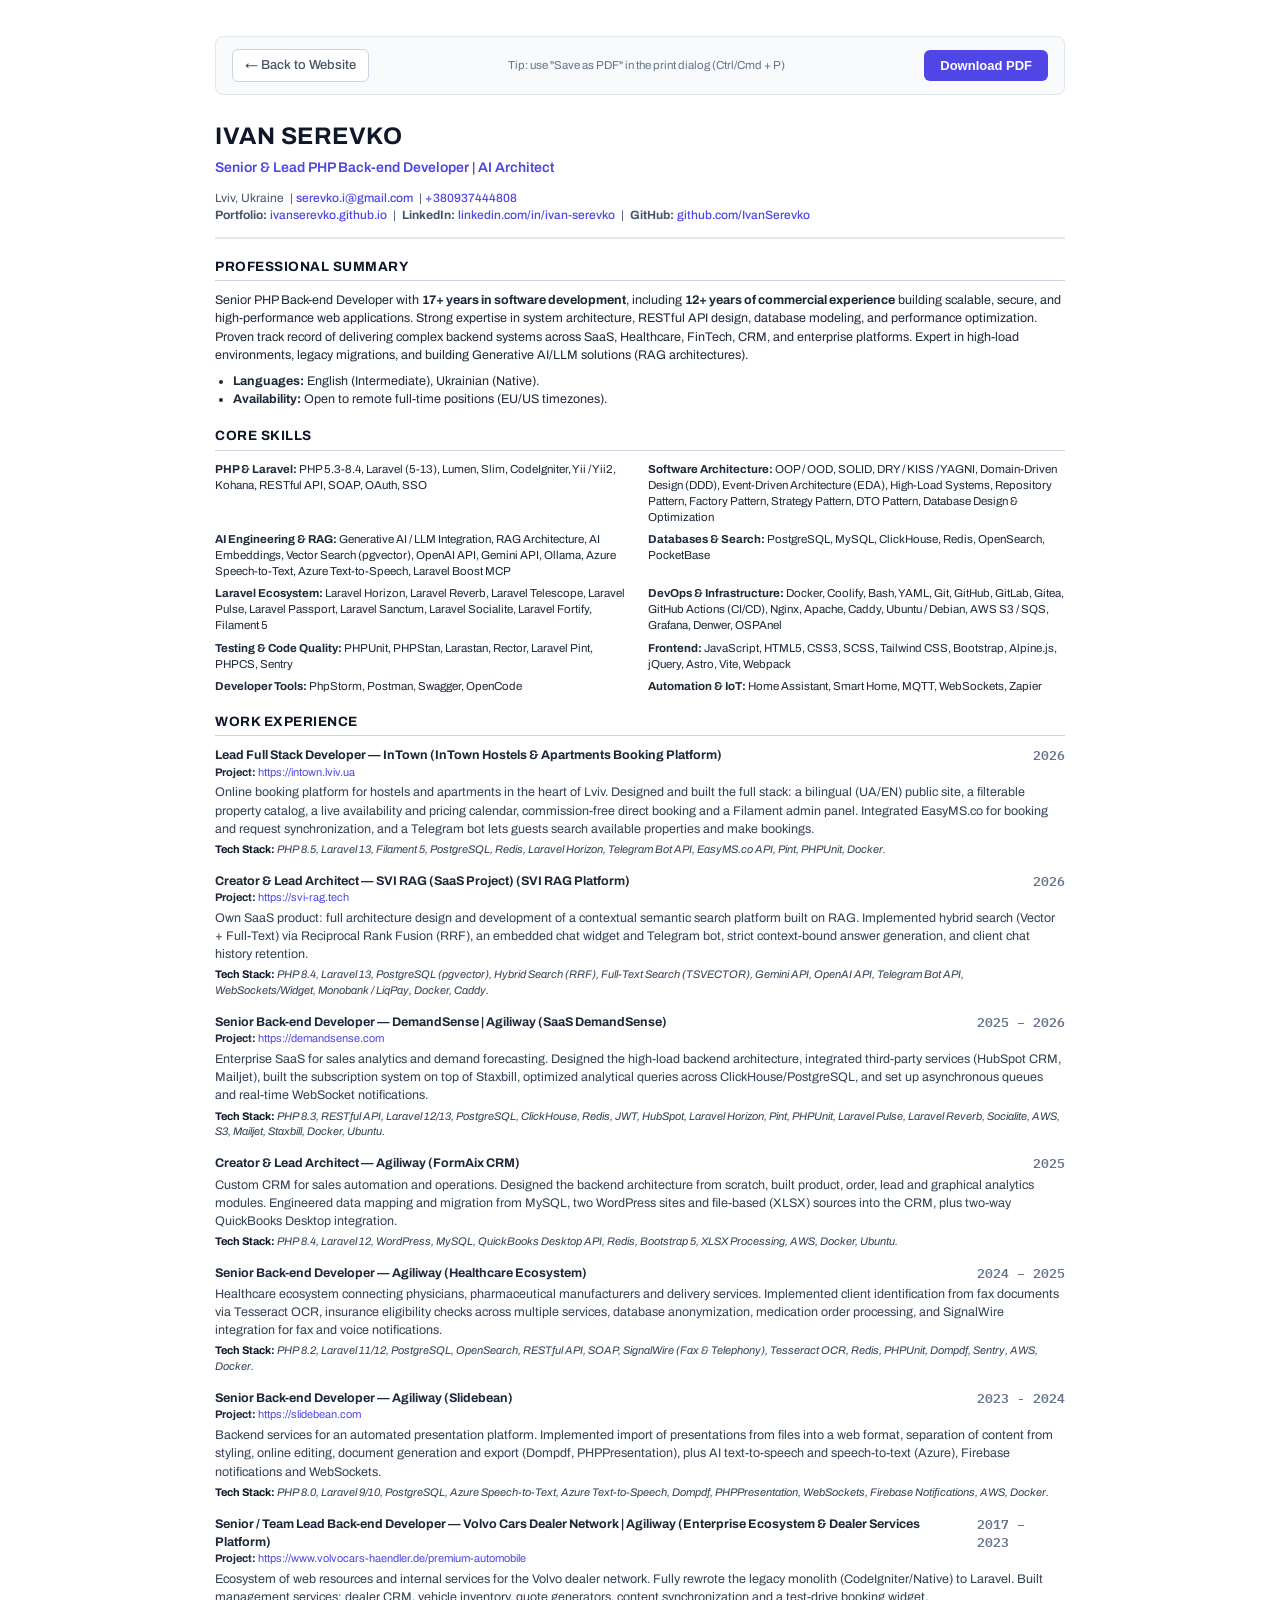
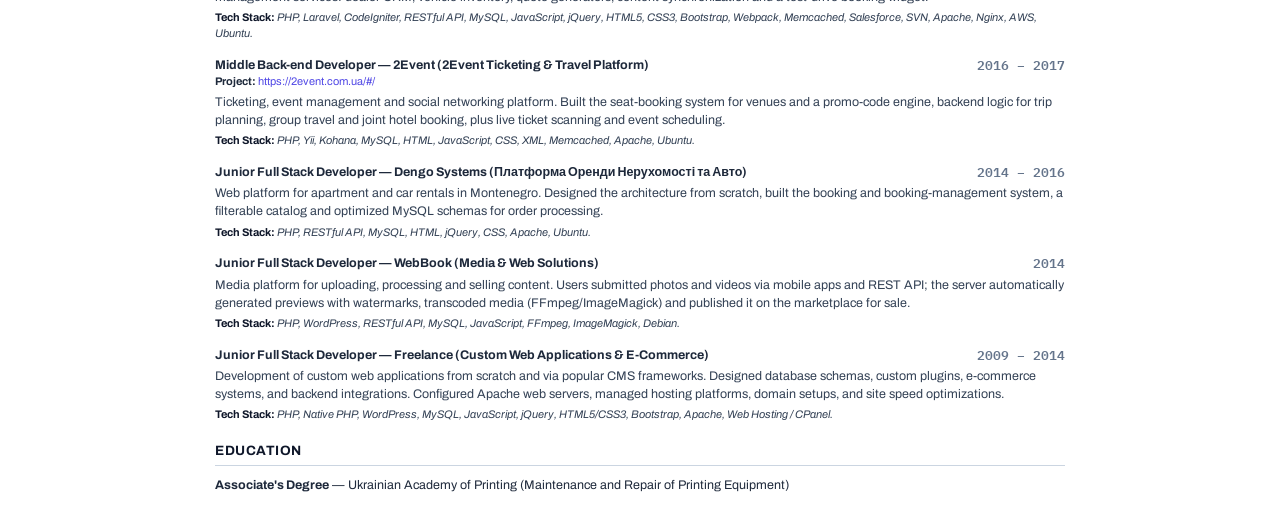
==== commit 2a55594e: "Deploying to master from @ IvanSerevko/my-portfolio-source@03c7f519774da28806ef2146d9657bf7822eec1f " ====
--- a/cv/index.html
+++ b/cv/index.html
@@ -1,5 +1,5 @@
 <!DOCTYPE html><html lang="en" data-astro-cid-uue4a3aj><head><meta charset="UTF-8"><meta name="viewport" content="width=device-width, initial-scale=1.0"><link rel="icon" type="image/svg+xml" href="/favicon.svg"><link rel="apple-touch-icon" href="/apple-touch-icon.png"><title>Ivan Serevko - CV 2026</title><meta name="description" content="CV of Ivan Serevko — Senior PHP/Laravel Back-end Developer with 17+ years in software development and 12+ years of commercial experience."><link rel="canonical" href="https://IvanSerevko.github.io/cv/"><style>@import "https://fonts.googleapis.com/css2?family=Archivo:wght@400;500;600;700&family=IBM+Plex+Mono:wght@400;500&display=swap";body{color:#1e293b;background:#fff;max-width:850px;margin:0 auto;padding:36px;font-family:Archivo,sans-serif;font-size:12.5px;line-height:1.45}.no-print[data-astro-cid-uue4a3aj]{background:#f8fafc;border:1px solid #e2e8f0;border-radius:8px;justify-content:space-between;align-items:center;gap:12px;margin-bottom:24px;padding:12px 16px;display:flex}.btn-back[data-astro-cid-uue4a3aj]{color:#475569;background:#fff;border:1px solid #cbd5e1;border-radius:6px;align-items:center;gap:6px;padding:6px 12px;font-size:13px;font-weight:500;text-decoration:none;transition:all .2s;display:inline-flex}.btn-back[data-astro-cid-uue4a3aj]:hover{color:#0f172a;background:#f1f5f9;border-color:#94a3b8}.btn-print[data-astro-cid-uue4a3aj]{color:#fff;cursor:pointer;background:#4f46e5;border:none;border-radius:6px;padding:8px 16px;font-size:13px;font-weight:600;transition:background .2s}.btn-print[data-astro-cid-uue4a3aj]:hover{background:#4338ca}.btn-back[data-astro-cid-uue4a3aj]:focus-visible,.btn-print[data-astro-cid-uue4a3aj]:focus-visible{outline-offset:2px;outline:2px solid #4f46e5}.hint[data-astro-cid-uue4a3aj]{color:#64748b;font-size:11.5px}h1[data-astro-cid-uue4a3aj]{color:#0f172a;text-transform:uppercase;letter-spacing:.5px;margin:0 0 4px;font-size:24px}.subtitle[data-astro-cid-uue4a3aj]{color:#4f46e5;margin-bottom:12px;font-size:14px;font-weight:600}.contacts[data-astro-cid-uue4a3aj]{color:#475569;border-bottom:2px solid #e2e8f0;margin-bottom:16px;padding-bottom:12px;font-size:12px}.contacts[data-astro-cid-uue4a3aj] a[data-astro-cid-uue4a3aj]{color:#4f46e5;font-weight:500;text-decoration:none}h2[data-astro-cid-uue4a3aj]{text-transform:uppercase;color:#0f172a;letter-spacing:.5px;border-bottom:1px solid #cbd5e1;margin-top:18px;margin-bottom:10px;padding-bottom:4px;font-size:13.5px}.skills-grid[data-astro-cid-uue4a3aj]{grid-template-columns:repeat(2,1fr);gap:6px 16px;margin-bottom:12px;display:grid}.skill-item[data-astro-cid-uue4a3aj]{font-size:11.5px;line-height:1.4}.job[data-astro-cid-uue4a3aj]{page-break-inside:avoid;break-inside:avoid;margin-bottom:14px}.job-header[data-astro-cid-uue4a3aj]{color:#0f172a;justify-content:space-between;font-weight:700;display:flex}.job-title[data-astro-cid-uue4a3aj]{color:#1e293b}.job-date[data-astro-cid-uue4a3aj]{color:#64748b;font-family:IBM Plex Mono,monospace;font-weight:600}.website[data-astro-cid-uue4a3aj]{margin-bottom:3px;font-size:11px}.website[data-astro-cid-uue4a3aj] a[data-astro-cid-uue4a3aj]{color:#4f46e5;text-decoration:none}.stack[data-astro-cid-uue4a3aj]{color:#334155;margin-top:4px;font-size:11px;font-style:italic}.stack[data-astro-cid-uue4a3aj] strong[data-astro-cid-uue4a3aj]{color:#0f172a;font-style:normal}@media print{.no-print[data-astro-cid-uue4a3aj]{display:none!important}body{max-width:100%;margin:0;padding:0}@page{margin:1cm 1.2cm;size:A4}.skills-grid[data-astro-cid-uue4a3aj]{grid-template-columns:repeat(2,1fr)}.job[data-astro-cid-uue4a3aj]{break-inside:avoid}}
-</style></head><body data-astro-cid-uue4a3aj><!-- Top bar, hidden during print --><div class="no-print" data-astro-cid-uue4a3aj><a href="/" class="btn-back" data-astro-cid-uue4a3aj>← Back to Website</a><span class="hint" data-astro-cid-uue4a3aj>Tip: use "Save as PDF" in the print dialog (Ctrl/Cmd + P)</span><button id="download-pdf" data-filename="Ivan-Serevko-CV-2026" class="btn-print" data-astro-cid-uue4a3aj>Download PDF</button></div><h1 data-astro-cid-uue4a3aj>Ivan Serevko</h1><div class="subtitle" data-astro-cid-uue4a3aj>Senior & Lead PHP Back-end Developer | AI Architect</div><div class="contacts" data-astro-cid-uue4a3aj>Lviv, Ukraine &nbsp;|&nbsp;<a href="mailto:serevko.i@gmail.com" data-astro-cid-uue4a3aj>serevko.i@gmail.com</a> &nbsp;|&nbsp;<a href="tel:+380937444808" data-astro-cid-uue4a3aj>+380937444808</a><br data-astro-cid-uue4a3aj><strong data-astro-cid-uue4a3aj>Portfolio:</strong> <a href="https://ivanserevko.github.io" target="_blank" rel="noopener noreferrer" data-astro-cid-uue4a3aj>ivanserevko.github.io</a> &nbsp;|&nbsp; <strong data-astro-cid-uue4a3aj>LinkedIn:</strong> <a href="https://linkedin.com/in/ivan-serevko" target="_blank" rel="noopener noreferrer" data-astro-cid-uue4a3aj>linkedin.com/in/ivan-serevko</a> &nbsp;|&nbsp; <strong data-astro-cid-uue4a3aj>GitHub:</strong> <a href="https://github.com/IvanSerevko" target="_blank" rel="noopener noreferrer" data-astro-cid-uue4a3aj>github.com/IvanSerevko</a></div><h2 data-astro-cid-uue4a3aj>Professional Summary</h2><p style="margin-top: 0; margin-bottom: 8px;" data-astro-cid-uue4a3aj>Senior PHP Back-end Developer with <strong data-astro-cid-uue4a3aj>17+ years in software development</strong>, including <strong data-astro-cid-uue4a3aj>12+ years of commercial experience</strong> building scalable, secure, and high-performance web applications. Strong expertise in system architecture, RESTful API design, database modeling, and performance optimization. Proven track record of delivering complex backend systems across SaaS, Healthcare, FinTech, CRM, and enterprise platforms. Expert in high-load environments, legacy migrations, and building Generative AI/LLM solutions (RAG architectures).</p><ul style="margin: 0; padding-left: 18px;" data-astro-cid-uue4a3aj><li data-astro-cid-uue4a3aj><strong data-astro-cid-uue4a3aj>Languages:</strong> English (Intermediate), Ukrainian (Native).</li><li data-astro-cid-uue4a3aj><strong data-astro-cid-uue4a3aj>Availability:</strong> Open to remote full-time positions (EU/US timezones).</li></ul><h2 data-astro-cid-uue4a3aj>Core Skills</h2><div class="skills-grid" data-astro-cid-uue4a3aj><div class="skill-item" data-astro-cid-uue4a3aj><strong data-astro-cid-uue4a3aj>PHP &amp; Laravel:</strong> PHP 5.3-8.4, Laravel (5-13), Lumen, Slim, CodeIgniter, Yii / Yii2, Kohana, RESTful API, SOAP, OAuth, SSO</div><div class="skill-item" data-astro-cid-uue4a3aj><strong data-astro-cid-uue4a3aj>Software Architecture:</strong> OOP / OOD, SOLID, DRY / KISS / YAGNI, Domain-Driven Design (DDD), Event-Driven Architecture (EDA), High-Load Systems, Repository Pattern, Factory Pattern, Strategy Pattern, DTO Pattern, Database Design &amp; Optimization</div><div class="skill-item" data-astro-cid-uue4a3aj><strong data-astro-cid-uue4a3aj>AI Engineering &amp; RAG:</strong> Generative AI / LLM Integration, RAG Architecture, AI Embeddings, Vector Search (pgvector), OpenAI API, Gemini API, Ollama, Azure Speech-to-Text, Azure Text-to-Speech, Laravel Boost MCP</div><div class="skill-item" data-astro-cid-uue4a3aj><strong data-astro-cid-uue4a3aj>Databases &amp; Search:</strong> PostgreSQL, MySQL, ClickHouse, Redis, OpenSearch, PocketBase</div><div class="skill-item" data-astro-cid-uue4a3aj><strong data-astro-cid-uue4a3aj>Laravel Ecosystem:</strong> Laravel Horizon, Laravel Reverb, Laravel Telescope, Laravel Pulse, Laravel Passport, Laravel Sanctum, Laravel Socialite, Laravel Fortify, Filament 5</div><div class="skill-item" data-astro-cid-uue4a3aj><strong data-astro-cid-uue4a3aj>DevOps &amp; Infrastructure:</strong> Docker, Coolify, Bash, YAML, Git, GitHub, GitLab, Gitea, GitHub Actions (CI/CD), Nginx, Apache, Caddy, Ubuntu / Debian, AWS S3 / SQS, Grafana, Denwer, OSPAnel</div><div class="skill-item" data-astro-cid-uue4a3aj><strong data-astro-cid-uue4a3aj>Testing &amp; Code Quality:</strong> PHPUnit, PHPStan, Larastan, Rector, Laravel Pint, PHPCS, Sentry</div><div class="skill-item" data-astro-cid-uue4a3aj><strong data-astro-cid-uue4a3aj>Frontend:</strong> JavaScript, HTML5, CSS3, SCSS, Tailwind CSS, Bootstrap, Alpine.js, jQuery, Astro, Vite, Webpack</div><div class="skill-item" data-astro-cid-uue4a3aj><strong data-astro-cid-uue4a3aj>Developer Tools:</strong> PhpStorm, Postman, Swagger, OpenCode</div><div class="skill-item" data-astro-cid-uue4a3aj><strong data-astro-cid-uue4a3aj>Automation &amp; IoT:</strong> Home Assistant, Smart Home, MQTT, WebSockets, Zapier</div></div><h2 data-astro-cid-uue4a3aj>Work Experience</h2><div class="job" data-astro-cid-uue4a3aj><div class="job-header" data-astro-cid-uue4a3aj><span class="job-title" data-astro-cid-uue4a3aj>Lead Full Stack Developer — InTown (InTown Hostels &amp; Apartments Booking Platform)</span><span class="job-date" data-astro-cid-uue4a3aj>2026</span></div><div class="website" data-astro-cid-uue4a3aj><strong data-astro-cid-uue4a3aj>Project:</strong> <a href="https://intown.lviv.ua" target="_blank" rel="noopener noreferrer" data-astro-cid-uue4a3aj>https://intown.lviv.ua</a></div><p style="margin: 3px 0; color: #334155;" data-astro-cid-uue4a3aj>Online booking platform for hostels and apartments in the heart of Lviv. Designed and built the full stack: a bilingual (UA/EN) public site, a filterable property catalog, a live availability and pricing calendar, commission-free direct booking and a Filament admin panel. Integrated EasyMS.co for booking and request synchronization, while a Telegram bot delivers new-request notifications and Laravel Horizon manages the queues.</p><div class="stack" data-astro-cid-uue4a3aj><strong data-astro-cid-uue4a3aj>Tech Stack:</strong> PHP 8.4, Laravel 13, Filament 5, PostgreSQL, Redis, Laravel Horizon, Telegram Bot API, EasyMS.co API, Pint, PHPUnit, Docker.</div></div><div class="job" data-astro-cid-uue4a3aj><div class="job-header" data-astro-cid-uue4a3aj><span class="job-title" data-astro-cid-uue4a3aj>Creator &amp; Lead Architect — SVI RAG (SaaS Project) (SVI RAG Platform)</span><span class="job-date" data-astro-cid-uue4a3aj>2026</span></div><div class="website" data-astro-cid-uue4a3aj><strong data-astro-cid-uue4a3aj>Project:</strong> <a href="https://svi-rag.tech" target="_blank" rel="noopener noreferrer" data-astro-cid-uue4a3aj>https://svi-rag.tech</a></div><p style="margin: 3px 0; color: #334155;" data-astro-cid-uue4a3aj>Own SaaS product: full architecture design and development of a contextual semantic search platform built on RAG. Implemented hybrid search (Vector + Full-Text) via Reciprocal Rank Fusion (RRF), an embedded chat widget and Telegram bot, strict context-bound answer generation, and client chat history retention.</p><div class="stack" data-astro-cid-uue4a3aj><strong data-astro-cid-uue4a3aj>Tech Stack:</strong> PHP 8.4, Laravel 13, PostgreSQL (pgvector), Hybrid Search (RRF), Full-Text Search (TSVECTOR), Gemini API, OpenAI API, Telegram Bot API, WebSockets/Widget, Monobank / LiqPay, Docker, Caddy.</div></div><div class="job" data-astro-cid-uue4a3aj><div class="job-header" data-astro-cid-uue4a3aj><span class="job-title" data-astro-cid-uue4a3aj>Senior Back-end Developer — DemandSense | Agiliway (SaaS DemandSense)</span><span class="job-date" data-astro-cid-uue4a3aj>2025 – 2026</span></div><div class="website" data-astro-cid-uue4a3aj><strong data-astro-cid-uue4a3aj>Project:</strong> <a href="https://demandsense.com" target="_blank" rel="noopener noreferrer" data-astro-cid-uue4a3aj>https://demandsense.com</a></div><p style="margin: 3px 0; color: #334155;" data-astro-cid-uue4a3aj>Enterprise SaaS for sales analytics and demand forecasting. Designed the high-load backend architecture, integrated third-party services (HubSpot CRM, Mailjet), built the subscription system on top of Staxbill, optimized analytical queries across ClickHouse/PostgreSQL, and set up asynchronous queues and real-time WebSocket notifications.</p><div class="stack" data-astro-cid-uue4a3aj><strong data-astro-cid-uue4a3aj>Tech Stack:</strong> PHP 8.3, RESTful API, Laravel 12/13, PostgreSQL, ClickHouse, Redis, JWT, HubSpot, Laravel Horizon, Pint, PHPUnit, Laravel Pulse, Laravel Reverb, Socialite, AWS, S3, Mailjet, Staxbill, Docker, Ubuntu.</div></div><div class="job" data-astro-cid-uue4a3aj><div class="job-header" data-astro-cid-uue4a3aj><span class="job-title" data-astro-cid-uue4a3aj>Creator &amp; Lead Architect — Agiliway (FormAix CRM)</span><span class="job-date" data-astro-cid-uue4a3aj>2025</span></div><p style="margin: 3px 0; color: #334155;" data-astro-cid-uue4a3aj>Custom CRM for sales automation and operations. Designed the backend architecture from scratch, built product, order, lead and graphical analytics modules. Engineered data mapping and migration from MySQL, two WordPress sites and file-based (XLSX) sources into the CRM, plus two-way QuickBooks Desktop integration.</p><div class="stack" data-astro-cid-uue4a3aj><strong data-astro-cid-uue4a3aj>Tech Stack:</strong> PHP 8.4, Laravel 12, WordPress, MySQL, QuickBooks Desktop API, Redis, Bootstrap 5, XLSX Processing, AWS, Docker, Ubuntu.</div></div><div class="job" data-astro-cid-uue4a3aj><div class="job-header" data-astro-cid-uue4a3aj><span class="job-title" data-astro-cid-uue4a3aj>Senior Back-end Developer — Agiliway (Healthcare Ecosystem)</span><span class="job-date" data-astro-cid-uue4a3aj>2024 – 2025</span></div><p style="margin: 3px 0; color: #334155;" data-astro-cid-uue4a3aj>Healthcare ecosystem connecting physicians, pharmaceutical manufacturers and delivery services. Implemented client identification from fax documents via Tesseract OCR, insurance eligibility checks across multiple services, database anonymization, medication order processing, and SignalWire integration for fax and voice notifications.</p><div class="stack" data-astro-cid-uue4a3aj><strong data-astro-cid-uue4a3aj>Tech Stack:</strong> PHP 8.2, Laravel 11/12, PostgreSQL, OpenSearch, RESTful API, SOAP, SignalWire (Fax &amp; Telephony), Tesseract OCR, Redis, PHPUnit, Dompdf, Sentry, AWS, Docker.</div></div><div class="job" data-astro-cid-uue4a3aj><div class="job-header" data-astro-cid-uue4a3aj><span class="job-title" data-astro-cid-uue4a3aj>Senior Back-end Developer — Agiliway (Slidebean)</span><span class="job-date" data-astro-cid-uue4a3aj>2023 - 2024</span></div><div class="website" data-astro-cid-uue4a3aj><strong data-astro-cid-uue4a3aj>Project:</strong> <a href="https://slidebean.com" target="_blank" rel="noopener noreferrer" data-astro-cid-uue4a3aj>https://slidebean.com</a></div><p style="margin: 3px 0; color: #334155;" data-astro-cid-uue4a3aj>Backend services for an automated presentation platform. Implemented import of presentations from files into a web format, separation of content from styling, online editing, document generation and export (Dompdf, PHPPresentation), plus AI text-to-speech and speech-to-text (Azure), Firebase notifications and WebSockets.</p><div class="stack" data-astro-cid-uue4a3aj><strong data-astro-cid-uue4a3aj>Tech Stack:</strong> PHP 8.0, Laravel 9/10, PostgreSQL, Azure Speech-to-Text, Azure Text-to-Speech, Dompdf, PHPPresentation, WebSockets, Firebase Notifications, AWS, Docker.</div></div><div class="job" data-astro-cid-uue4a3aj><div class="job-header" data-astro-cid-uue4a3aj><span class="job-title" data-astro-cid-uue4a3aj>Senior / Team Lead Back-end Developer — Volvo Cars Dealer Network | Agiliway (Enterprise Ecosystem &amp; Dealer Services Platform)</span><span class="job-date" data-astro-cid-uue4a3aj>2017 – 2023</span></div><div class="website" data-astro-cid-uue4a3aj><strong data-astro-cid-uue4a3aj>Project:</strong> <a href="https://www.volvocars-haendler.de/premium-automobile" target="_blank" rel="noopener noreferrer" data-astro-cid-uue4a3aj>https://www.volvocars-haendler.de/premium-automobile</a></div><p style="margin: 3px 0; color: #334155;" data-astro-cid-uue4a3aj>Ecosystem of web resources and internal services for the Volvo dealer network. Fully rewrote the legacy monolith (CodeIgniter/Native) to Laravel. Built management services: dealer CRM, vehicle inventory, quote generators, content synchronization and a test-drive booking widget.</p><div class="stack" data-astro-cid-uue4a3aj><strong data-astro-cid-uue4a3aj>Tech Stack:</strong> PHP, Laravel, CodeIgniter, RESTful API, MySQL, JavaScript, jQuery, HTML5, CSS3, Bootstrap, Webpack, Memcached, Salesforce, SVN, Apache, Nginx, AWS, Ubuntu.</div></div><div class="job" data-astro-cid-uue4a3aj><div class="job-header" data-astro-cid-uue4a3aj><span class="job-title" data-astro-cid-uue4a3aj>Middle Back-end Developer — 2Event (2Event Ticketing &amp; Travel Platform)</span><span class="job-date" data-astro-cid-uue4a3aj>2016 – 2017</span></div><div class="website" data-astro-cid-uue4a3aj><strong data-astro-cid-uue4a3aj>Project:</strong> <a href="https://2event.com.ua/#/" target="_blank" rel="noopener noreferrer" data-astro-cid-uue4a3aj>https://2event.com.ua/#/</a></div><p style="margin: 3px 0; color: #334155;" data-astro-cid-uue4a3aj>Ticketing, event management and social networking platform. Built the seat-booking system for venues and a promo-code engine, backend logic for trip planning, group travel and joint hotel booking, plus live ticket scanning and event scheduling.</p><div class="stack" data-astro-cid-uue4a3aj><strong data-astro-cid-uue4a3aj>Tech Stack:</strong> PHP, Yii, Kohana, MySQL, HTML, JavaScript, CSS, XML, Memcached, Apache, Ubuntu.</div></div><div class="job" data-astro-cid-uue4a3aj><div class="job-header" data-astro-cid-uue4a3aj><span class="job-title" data-astro-cid-uue4a3aj>Junior Full Stack Developer — Dengo Systems (Платформа Оренди Нерухомості та Авто)</span><span class="job-date" data-astro-cid-uue4a3aj>2014 – 2016</span></div><p style="margin: 3px 0; color: #334155;" data-astro-cid-uue4a3aj>Web platform for apartment and car rentals in Montenegro. Designed the architecture from scratch, built the booking and booking-management system, a filterable catalog and optimized MySQL schemas for order processing.</p><div class="stack" data-astro-cid-uue4a3aj><strong data-astro-cid-uue4a3aj>Tech Stack:</strong> PHP, RESTful API, MySQL, HTML, jQuery, CSS, Apache, Ubuntu.</div></div><div class="job" data-astro-cid-uue4a3aj><div class="job-header" data-astro-cid-uue4a3aj><span class="job-title" data-astro-cid-uue4a3aj>Junior Full Stack Developer — WebBook (Media &amp; Web Solutions)</span><span class="job-date" data-astro-cid-uue4a3aj>2014</span></div><p style="margin: 3px 0; color: #334155;" data-astro-cid-uue4a3aj>Media platform for uploading, processing and selling content. Users submitted photos and videos via mobile apps and REST API; the server automatically generated previews with watermarks, transcoded media (FFmpeg/ImageMagick) and published it on the marketplace for sale.</p><div class="stack" data-astro-cid-uue4a3aj><strong data-astro-cid-uue4a3aj>Tech Stack:</strong> PHP, WordPress, RESTful API, MySQL, JavaScript, FFmpeg, ImageMagick, Debian.</div></div><div class="job" data-astro-cid-uue4a3aj><div class="job-header" data-astro-cid-uue4a3aj><span class="job-title" data-astro-cid-uue4a3aj>Junior Full Stack Developer — Freelance (Custom Web Applications &amp; E-Commerce)</span><span class="job-date" data-astro-cid-uue4a3aj>2009 – 2014</span></div><p style="margin: 3px 0; color: #334155;" data-astro-cid-uue4a3aj>Development of custom web applications from scratch and via popular CMS frameworks. Designed database schemas, custom plugins, e-commerce systems, and backend integrations. Configured Apache web servers, managed hosting platforms, domain setups, and site speed optimizations.</p><div class="stack" data-astro-cid-uue4a3aj><strong data-astro-cid-uue4a3aj>Tech Stack:</strong> PHP, Native PHP, WordPress, MySQL, JavaScript, jQuery, HTML5/CSS3, Bootstrap, Apache, Web Hosting / CPanel.</div></div><h2 data-astro-cid-uue4a3aj>Education</h2><p style="margin: 0;" data-astro-cid-uue4a3aj><strong data-astro-cid-uue4a3aj>Associate's Degree</strong> — Ukrainian Academy of Printing (Maintenance and Repair of Printing Equipment)</p><script>
+</style></head><body data-astro-cid-uue4a3aj><!-- Top bar, hidden during print --><div class="no-print" data-astro-cid-uue4a3aj><a href="/" class="btn-back" data-astro-cid-uue4a3aj>← Back to Website</a><span class="hint" data-astro-cid-uue4a3aj>Tip: use "Save as PDF" in the print dialog (Ctrl/Cmd + P)</span><button id="download-pdf" data-filename="Ivan-Serevko-CV-2026" class="btn-print" data-astro-cid-uue4a3aj>Download PDF</button></div><h1 data-astro-cid-uue4a3aj>Ivan Serevko</h1><div class="subtitle" data-astro-cid-uue4a3aj>Senior & Lead PHP Back-end Developer | AI Architect</div><div class="contacts" data-astro-cid-uue4a3aj>Lviv, Ukraine &nbsp;|&nbsp;<a href="mailto:serevko.i@gmail.com" data-astro-cid-uue4a3aj>serevko.i@gmail.com</a> &nbsp;|&nbsp;<a href="tel:+380937444808" data-astro-cid-uue4a3aj>+380937444808</a><br data-astro-cid-uue4a3aj><strong data-astro-cid-uue4a3aj>Portfolio:</strong> <a href="https://ivanserevko.github.io" target="_blank" rel="noopener noreferrer" data-astro-cid-uue4a3aj>ivanserevko.github.io</a> &nbsp;|&nbsp; <strong data-astro-cid-uue4a3aj>LinkedIn:</strong> <a href="https://linkedin.com/in/ivan-serevko" target="_blank" rel="noopener noreferrer" data-astro-cid-uue4a3aj>linkedin.com/in/ivan-serevko</a> &nbsp;|&nbsp; <strong data-astro-cid-uue4a3aj>GitHub:</strong> <a href="https://github.com/IvanSerevko" target="_blank" rel="noopener noreferrer" data-astro-cid-uue4a3aj>github.com/IvanSerevko</a></div><h2 data-astro-cid-uue4a3aj>Professional Summary</h2><p style="margin-top: 0; margin-bottom: 8px;" data-astro-cid-uue4a3aj>Senior PHP Back-end Developer with <strong data-astro-cid-uue4a3aj>17+ years in software development</strong>, including <strong data-astro-cid-uue4a3aj>12+ years of commercial experience</strong> building scalable, secure, and high-performance web applications. Strong expertise in system architecture, RESTful API design, database modeling, and performance optimization. Proven track record of delivering complex backend systems across SaaS, Healthcare, FinTech, CRM, and enterprise platforms. Expert in high-load environments, legacy migrations, and building Generative AI/LLM solutions (RAG architectures).</p><ul style="margin: 0; padding-left: 18px;" data-astro-cid-uue4a3aj><li data-astro-cid-uue4a3aj><strong data-astro-cid-uue4a3aj>Languages:</strong> English (Intermediate), Ukrainian (Native).</li><li data-astro-cid-uue4a3aj><strong data-astro-cid-uue4a3aj>Availability:</strong> Open to remote full-time positions (EU/US timezones).</li></ul><h2 data-astro-cid-uue4a3aj>Core Skills</h2><div class="skills-grid" data-astro-cid-uue4a3aj><div class="skill-item" data-astro-cid-uue4a3aj><strong data-astro-cid-uue4a3aj>PHP &amp; Laravel:</strong> PHP 5.3-8.4, Laravel (5-13), Lumen, Slim, CodeIgniter, Yii / Yii2, Kohana, RESTful API, SOAP, OAuth, SSO</div><div class="skill-item" data-astro-cid-uue4a3aj><strong data-astro-cid-uue4a3aj>Software Architecture:</strong> OOP / OOD, SOLID, DRY / KISS / YAGNI, Domain-Driven Design (DDD), Event-Driven Architecture (EDA), High-Load Systems, Repository Pattern, Factory Pattern, Strategy Pattern, DTO Pattern, Database Design &amp; Optimization</div><div class="skill-item" data-astro-cid-uue4a3aj><strong data-astro-cid-uue4a3aj>AI Engineering &amp; RAG:</strong> Generative AI / LLM Integration, RAG Architecture, AI Embeddings, Vector Search (pgvector), OpenAI API, Gemini API, Ollama, Azure Speech-to-Text, Azure Text-to-Speech, Laravel Boost MCP</div><div class="skill-item" data-astro-cid-uue4a3aj><strong data-astro-cid-uue4a3aj>Databases &amp; Search:</strong> PostgreSQL, MySQL, ClickHouse, Redis, OpenSearch, PocketBase</div><div class="skill-item" data-astro-cid-uue4a3aj><strong data-astro-cid-uue4a3aj>Laravel Ecosystem:</strong> Laravel Horizon, Laravel Reverb, Laravel Telescope, Laravel Pulse, Laravel Passport, Laravel Sanctum, Laravel Socialite, Laravel Fortify, Filament 5</div><div class="skill-item" data-astro-cid-uue4a3aj><strong data-astro-cid-uue4a3aj>DevOps &amp; Infrastructure:</strong> Docker, Coolify, Bash, YAML, Git, GitHub, GitLab, Gitea, GitHub Actions (CI/CD), Nginx, Apache, Caddy, Ubuntu / Debian, AWS S3 / SQS, Grafana, Denwer, OSPAnel</div><div class="skill-item" data-astro-cid-uue4a3aj><strong data-astro-cid-uue4a3aj>Testing &amp; Code Quality:</strong> PHPUnit, PHPStan, Larastan, Rector, Laravel Pint, PHPCS, Sentry</div><div class="skill-item" data-astro-cid-uue4a3aj><strong data-astro-cid-uue4a3aj>Frontend:</strong> JavaScript, HTML5, CSS3, SCSS, Tailwind CSS, Bootstrap, Alpine.js, jQuery, Astro, Vite, Webpack</div><div class="skill-item" data-astro-cid-uue4a3aj><strong data-astro-cid-uue4a3aj>Developer Tools:</strong> PhpStorm, Postman, Swagger, OpenCode</div><div class="skill-item" data-astro-cid-uue4a3aj><strong data-astro-cid-uue4a3aj>Automation &amp; IoT:</strong> Home Assistant, Smart Home, MQTT, WebSockets, Zapier</div></div><h2 data-astro-cid-uue4a3aj>Work Experience</h2><div class="job" data-astro-cid-uue4a3aj><div class="job-header" data-astro-cid-uue4a3aj><span class="job-title" data-astro-cid-uue4a3aj>Lead Full Stack Developer — InTown (InTown Hostels &amp; Apartments Booking Platform)</span><span class="job-date" data-astro-cid-uue4a3aj>2026</span></div><div class="website" data-astro-cid-uue4a3aj><strong data-astro-cid-uue4a3aj>Project:</strong> <a href="https://intown.lviv.ua" target="_blank" rel="noopener noreferrer" data-astro-cid-uue4a3aj>https://intown.lviv.ua</a></div><p style="margin: 3px 0; color: #334155;" data-astro-cid-uue4a3aj>Online booking platform for hostels and apartments in the heart of Lviv. Designed and built the full stack: a bilingual (UA/EN) public site, a filterable property catalog, a live availability and pricing calendar, commission-free direct booking and a Filament admin panel. Integrated EasyMS.co for booking and request synchronization, and a Telegram bot lets guests search available properties and make bookings.</p><div class="stack" data-astro-cid-uue4a3aj><strong data-astro-cid-uue4a3aj>Tech Stack:</strong> PHP 8.5, Laravel 13, Filament 5, PostgreSQL, Redis, Laravel Horizon, Telegram Bot API, EasyMS.co API, Pint, PHPUnit, Docker.</div></div><div class="job" data-astro-cid-uue4a3aj><div class="job-header" data-astro-cid-uue4a3aj><span class="job-title" data-astro-cid-uue4a3aj>Creator &amp; Lead Architect — SVI RAG (SaaS Project) (SVI RAG Platform)</span><span class="job-date" data-astro-cid-uue4a3aj>2026</span></div><div class="website" data-astro-cid-uue4a3aj><strong data-astro-cid-uue4a3aj>Project:</strong> <a href="https://svi-rag.tech" target="_blank" rel="noopener noreferrer" data-astro-cid-uue4a3aj>https://svi-rag.tech</a></div><p style="margin: 3px 0; color: #334155;" data-astro-cid-uue4a3aj>Own SaaS product: full architecture design and development of a contextual semantic search platform built on RAG. Implemented hybrid search (Vector + Full-Text) via Reciprocal Rank Fusion (RRF), an embedded chat widget and Telegram bot, strict context-bound answer generation, and client chat history retention.</p><div class="stack" data-astro-cid-uue4a3aj><strong data-astro-cid-uue4a3aj>Tech Stack:</strong> PHP 8.4, Laravel 13, PostgreSQL (pgvector), Hybrid Search (RRF), Full-Text Search (TSVECTOR), Gemini API, OpenAI API, Telegram Bot API, WebSockets/Widget, Monobank / LiqPay, Docker, Caddy.</div></div><div class="job" data-astro-cid-uue4a3aj><div class="job-header" data-astro-cid-uue4a3aj><span class="job-title" data-astro-cid-uue4a3aj>Senior Back-end Developer — DemandSense | Agiliway (SaaS DemandSense)</span><span class="job-date" data-astro-cid-uue4a3aj>2025 – 2026</span></div><div class="website" data-astro-cid-uue4a3aj><strong data-astro-cid-uue4a3aj>Project:</strong> <a href="https://demandsense.com" target="_blank" rel="noopener noreferrer" data-astro-cid-uue4a3aj>https://demandsense.com</a></div><p style="margin: 3px 0; color: #334155;" data-astro-cid-uue4a3aj>Enterprise SaaS for sales analytics and demand forecasting. Designed the high-load backend architecture, integrated third-party services (HubSpot CRM, Mailjet), built the subscription system on top of Staxbill, optimized analytical queries across ClickHouse/PostgreSQL, and set up asynchronous queues and real-time WebSocket notifications.</p><div class="stack" data-astro-cid-uue4a3aj><strong data-astro-cid-uue4a3aj>Tech Stack:</strong> PHP 8.3, RESTful API, Laravel 12/13, PostgreSQL, ClickHouse, Redis, JWT, HubSpot, Laravel Horizon, Pint, PHPUnit, Laravel Pulse, Laravel Reverb, Socialite, AWS, S3, Mailjet, Staxbill, Docker, Ubuntu.</div></div><div class="job" data-astro-cid-uue4a3aj><div class="job-header" data-astro-cid-uue4a3aj><span class="job-title" data-astro-cid-uue4a3aj>Creator &amp; Lead Architect — Agiliway (FormAix CRM)</span><span class="job-date" data-astro-cid-uue4a3aj>2025</span></div><p style="margin: 3px 0; color: #334155;" data-astro-cid-uue4a3aj>Custom CRM for sales automation and operations. Designed the backend architecture from scratch, built product, order, lead and graphical analytics modules. Engineered data mapping and migration from MySQL, two WordPress sites and file-based (XLSX) sources into the CRM, plus two-way QuickBooks Desktop integration.</p><div class="stack" data-astro-cid-uue4a3aj><strong data-astro-cid-uue4a3aj>Tech Stack:</strong> PHP 8.4, Laravel 12, WordPress, MySQL, QuickBooks Desktop API, Redis, Bootstrap 5, XLSX Processing, AWS, Docker, Ubuntu.</div></div><div class="job" data-astro-cid-uue4a3aj><div class="job-header" data-astro-cid-uue4a3aj><span class="job-title" data-astro-cid-uue4a3aj>Senior Back-end Developer — Agiliway (Healthcare Ecosystem)</span><span class="job-date" data-astro-cid-uue4a3aj>2024 – 2025</span></div><p style="margin: 3px 0; color: #334155;" data-astro-cid-uue4a3aj>Healthcare ecosystem connecting physicians, pharmaceutical manufacturers and delivery services. Implemented client identification from fax documents via Tesseract OCR, insurance eligibility checks across multiple services, database anonymization, medication order processing, and SignalWire integration for fax and voice notifications.</p><div class="stack" data-astro-cid-uue4a3aj><strong data-astro-cid-uue4a3aj>Tech Stack:</strong> PHP 8.2, Laravel 11/12, PostgreSQL, OpenSearch, RESTful API, SOAP, SignalWire (Fax &amp; Telephony), Tesseract OCR, Redis, PHPUnit, Dompdf, Sentry, AWS, Docker.</div></div><div class="job" data-astro-cid-uue4a3aj><div class="job-header" data-astro-cid-uue4a3aj><span class="job-title" data-astro-cid-uue4a3aj>Senior Back-end Developer — Agiliway (Slidebean)</span><span class="job-date" data-astro-cid-uue4a3aj>2023 - 2024</span></div><div class="website" data-astro-cid-uue4a3aj><strong data-astro-cid-uue4a3aj>Project:</strong> <a href="https://slidebean.com" target="_blank" rel="noopener noreferrer" data-astro-cid-uue4a3aj>https://slidebean.com</a></div><p style="margin: 3px 0; color: #334155;" data-astro-cid-uue4a3aj>Backend services for an automated presentation platform. Implemented import of presentations from files into a web format, separation of content from styling, online editing, document generation and export (Dompdf, PHPPresentation), plus AI text-to-speech and speech-to-text (Azure), Firebase notifications and WebSockets.</p><div class="stack" data-astro-cid-uue4a3aj><strong data-astro-cid-uue4a3aj>Tech Stack:</strong> PHP 8.0, Laravel 9/10, PostgreSQL, Azure Speech-to-Text, Azure Text-to-Speech, Dompdf, PHPPresentation, WebSockets, Firebase Notifications, AWS, Docker.</div></div><div class="job" data-astro-cid-uue4a3aj><div class="job-header" data-astro-cid-uue4a3aj><span class="job-title" data-astro-cid-uue4a3aj>Senior / Team Lead Back-end Developer — Volvo Cars Dealer Network | Agiliway (Enterprise Ecosystem &amp; Dealer Services Platform)</span><span class="job-date" data-astro-cid-uue4a3aj>2017 – 2023</span></div><div class="website" data-astro-cid-uue4a3aj><strong data-astro-cid-uue4a3aj>Project:</strong> <a href="https://www.volvocars-haendler.de/premium-automobile" target="_blank" rel="noopener noreferrer" data-astro-cid-uue4a3aj>https://www.volvocars-haendler.de/premium-automobile</a></div><p style="margin: 3px 0; color: #334155;" data-astro-cid-uue4a3aj>Ecosystem of web resources and internal services for the Volvo dealer network. Fully rewrote the legacy monolith (CodeIgniter/Native) to Laravel. Built management services: dealer CRM, vehicle inventory, quote generators, content synchronization and a test-drive booking widget.</p><div class="stack" data-astro-cid-uue4a3aj><strong data-astro-cid-uue4a3aj>Tech Stack:</strong> PHP, Laravel, CodeIgniter, RESTful API, MySQL, JavaScript, jQuery, HTML5, CSS3, Bootstrap, Webpack, Memcached, Salesforce, SVN, Apache, Nginx, AWS, Ubuntu.</div></div><div class="job" data-astro-cid-uue4a3aj><div class="job-header" data-astro-cid-uue4a3aj><span class="job-title" data-astro-cid-uue4a3aj>Middle Back-end Developer — 2Event (2Event Ticketing &amp; Travel Platform)</span><span class="job-date" data-astro-cid-uue4a3aj>2016 – 2017</span></div><div class="website" data-astro-cid-uue4a3aj><strong data-astro-cid-uue4a3aj>Project:</strong> <a href="https://2event.com.ua/#/" target="_blank" rel="noopener noreferrer" data-astro-cid-uue4a3aj>https://2event.com.ua/#/</a></div><p style="margin: 3px 0; color: #334155;" data-astro-cid-uue4a3aj>Ticketing, event management and social networking platform. Built the seat-booking system for venues and a promo-code engine, backend logic for trip planning, group travel and joint hotel booking, plus live ticket scanning and event scheduling.</p><div class="stack" data-astro-cid-uue4a3aj><strong data-astro-cid-uue4a3aj>Tech Stack:</strong> PHP, Yii, Kohana, MySQL, HTML, JavaScript, CSS, XML, Memcached, Apache, Ubuntu.</div></div><div class="job" data-astro-cid-uue4a3aj><div class="job-header" data-astro-cid-uue4a3aj><span class="job-title" data-astro-cid-uue4a3aj>Junior Full Stack Developer — Dengo Systems (Платформа Оренди Нерухомості та Авто)</span><span class="job-date" data-astro-cid-uue4a3aj>2014 – 2016</span></div><p style="margin: 3px 0; color: #334155;" data-astro-cid-uue4a3aj>Web platform for apartment and car rentals in Montenegro. Designed the architecture from scratch, built the booking and booking-management system, a filterable catalog and optimized MySQL schemas for order processing.</p><div class="stack" data-astro-cid-uue4a3aj><strong data-astro-cid-uue4a3aj>Tech Stack:</strong> PHP, RESTful API, MySQL, HTML, jQuery, CSS, Apache, Ubuntu.</div></div><div class="job" data-astro-cid-uue4a3aj><div class="job-header" data-astro-cid-uue4a3aj><span class="job-title" data-astro-cid-uue4a3aj>Junior Full Stack Developer — WebBook (Media &amp; Web Solutions)</span><span class="job-date" data-astro-cid-uue4a3aj>2014</span></div><p style="margin: 3px 0; color: #334155;" data-astro-cid-uue4a3aj>Media platform for uploading, processing and selling content. Users submitted photos and videos via mobile apps and REST API; the server automatically generated previews with watermarks, transcoded media (FFmpeg/ImageMagick) and published it on the marketplace for sale.</p><div class="stack" data-astro-cid-uue4a3aj><strong data-astro-cid-uue4a3aj>Tech Stack:</strong> PHP, WordPress, RESTful API, MySQL, JavaScript, FFmpeg, ImageMagick, Debian.</div></div><div class="job" data-astro-cid-uue4a3aj><div class="job-header" data-astro-cid-uue4a3aj><span class="job-title" data-astro-cid-uue4a3aj>Junior Full Stack Developer — Freelance (Custom Web Applications &amp; E-Commerce)</span><span class="job-date" data-astro-cid-uue4a3aj>2009 – 2014</span></div><p style="margin: 3px 0; color: #334155;" data-astro-cid-uue4a3aj>Development of custom web applications from scratch and via popular CMS frameworks. Designed database schemas, custom plugins, e-commerce systems, and backend integrations. Configured Apache web servers, managed hosting platforms, domain setups, and site speed optimizations.</p><div class="stack" data-astro-cid-uue4a3aj><strong data-astro-cid-uue4a3aj>Tech Stack:</strong> PHP, Native PHP, WordPress, MySQL, JavaScript, jQuery, HTML5/CSS3, Bootstrap, Apache, Web Hosting / CPanel.</div></div><h2 data-astro-cid-uue4a3aj>Education</h2><p style="margin: 0;" data-astro-cid-uue4a3aj><strong data-astro-cid-uue4a3aj>Associate's Degree</strong> — Ukrainian Academy of Printing (Maintenance and Repair of Printing Equipment)</p><script>
       const button = document.getElementById("download-pdf");
       button?.addEventListener("click", () => {
         const previousTitle = document.title;
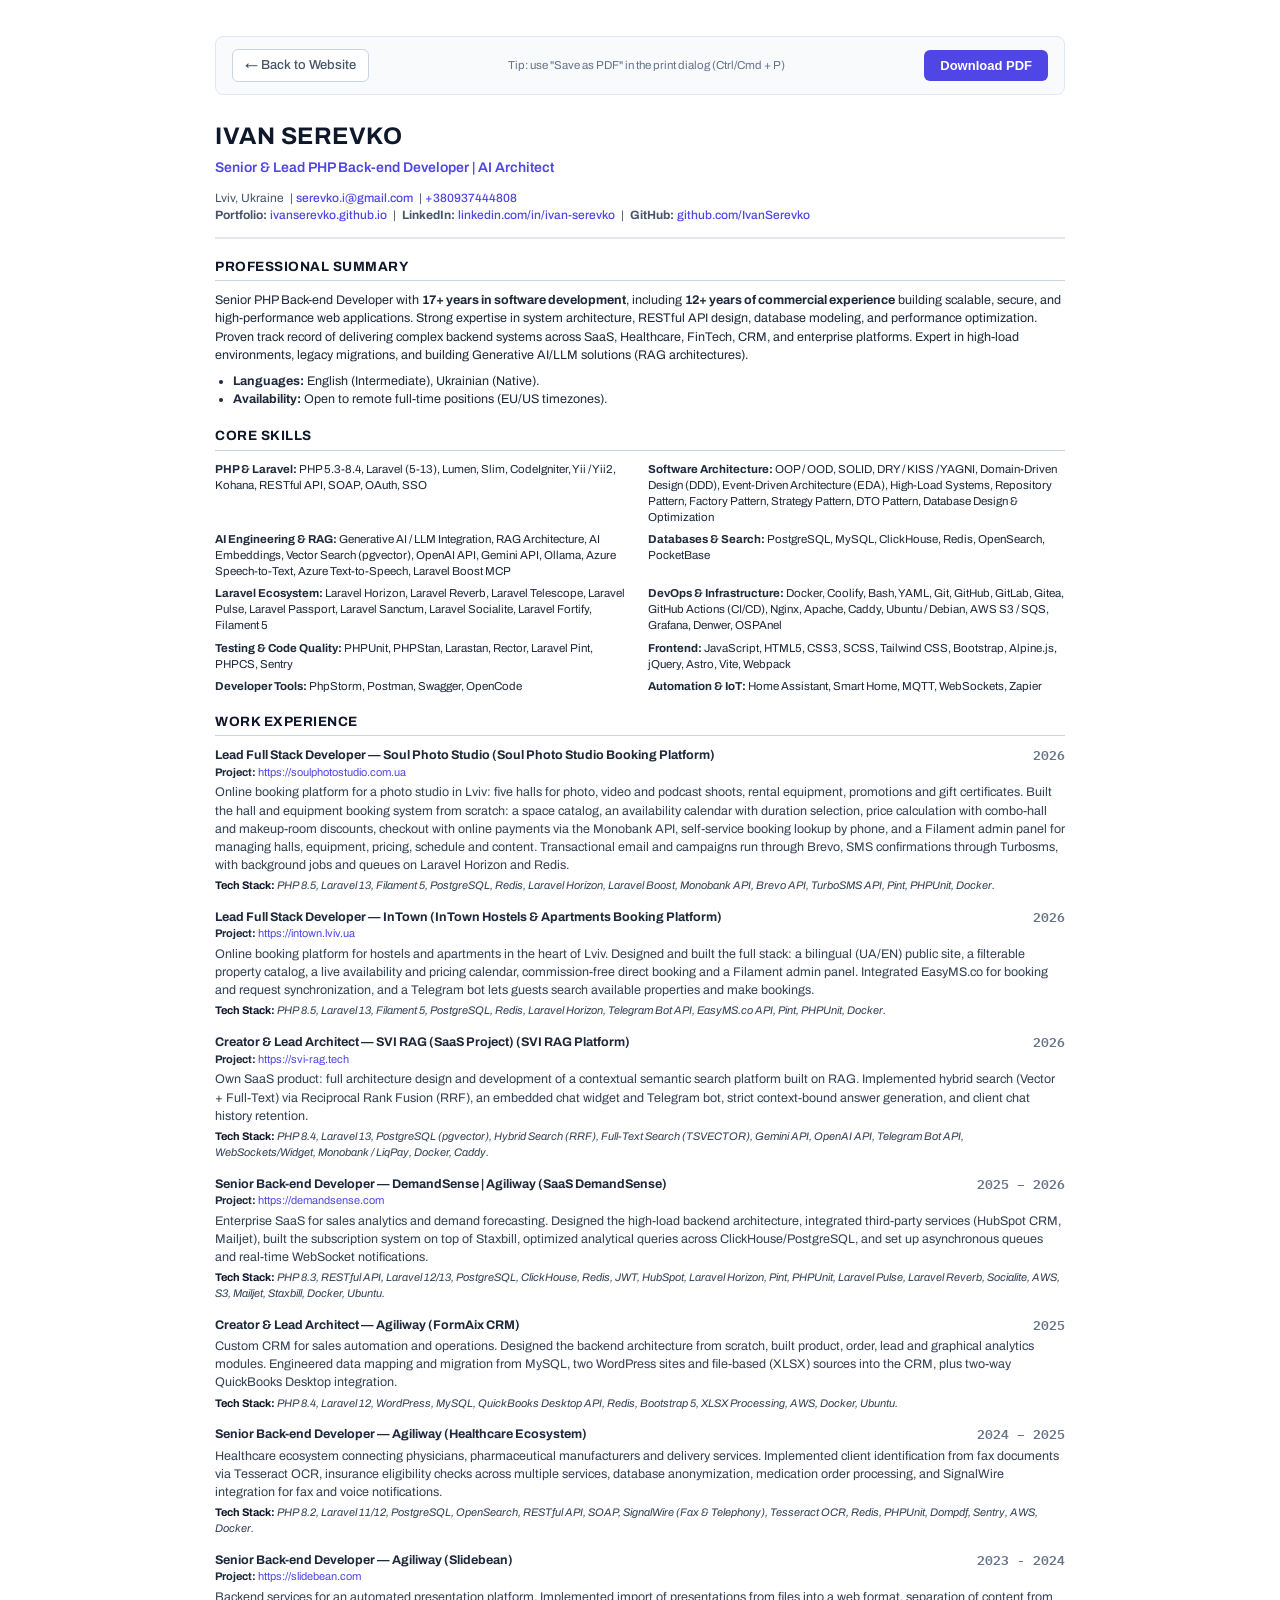
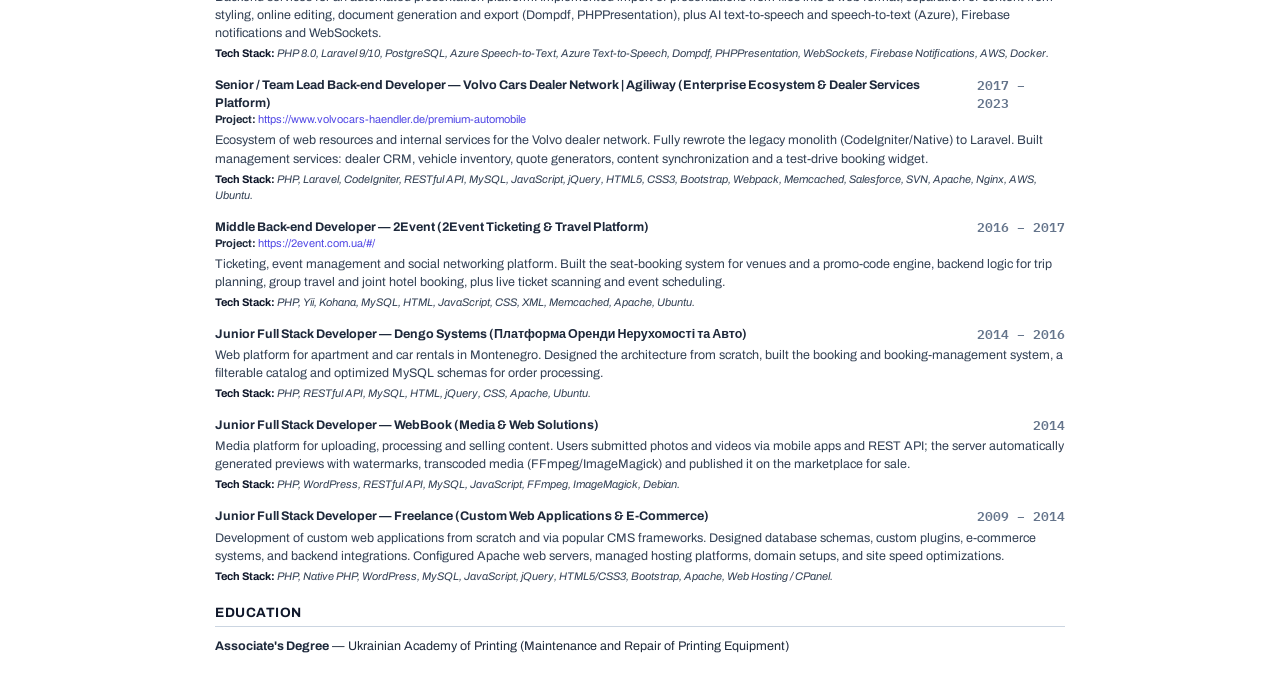
==== commit 62a4a178: "Deploying to master from @ IvanSerevko/my-portfolio-source@b71e56628ae4e1cdb83ed54c9522fb05346a28f8 " ====
--- a/cv/index.html
+++ b/cv/index.html
@@ -1,5 +1,5 @@
 <!DOCTYPE html><html lang="en" data-astro-cid-uue4a3aj><head><meta charset="UTF-8"><meta name="viewport" content="width=device-width, initial-scale=1.0"><link rel="icon" type="image/svg+xml" href="/favicon.svg"><link rel="apple-touch-icon" href="/apple-touch-icon.png"><title>Ivan Serevko - CV 2026</title><meta name="description" content="CV of Ivan Serevko — Senior PHP/Laravel Back-end Developer with 17+ years in software development and 12+ years of commercial experience."><link rel="canonical" href="https://IvanSerevko.github.io/cv/"><style>@import "https://fonts.googleapis.com/css2?family=Archivo:wght@400;500;600;700&family=IBM+Plex+Mono:wght@400;500&display=swap";body{color:#1e293b;background:#fff;max-width:850px;margin:0 auto;padding:36px;font-family:Archivo,sans-serif;font-size:12.5px;line-height:1.45}.no-print[data-astro-cid-uue4a3aj]{background:#f8fafc;border:1px solid #e2e8f0;border-radius:8px;justify-content:space-between;align-items:center;gap:12px;margin-bottom:24px;padding:12px 16px;display:flex}.btn-back[data-astro-cid-uue4a3aj]{color:#475569;background:#fff;border:1px solid #cbd5e1;border-radius:6px;align-items:center;gap:6px;padding:6px 12px;font-size:13px;font-weight:500;text-decoration:none;transition:all .2s;display:inline-flex}.btn-back[data-astro-cid-uue4a3aj]:hover{color:#0f172a;background:#f1f5f9;border-color:#94a3b8}.btn-print[data-astro-cid-uue4a3aj]{color:#fff;cursor:pointer;background:#4f46e5;border:none;border-radius:6px;padding:8px 16px;font-size:13px;font-weight:600;transition:background .2s}.btn-print[data-astro-cid-uue4a3aj]:hover{background:#4338ca}.btn-back[data-astro-cid-uue4a3aj]:focus-visible,.btn-print[data-astro-cid-uue4a3aj]:focus-visible{outline-offset:2px;outline:2px solid #4f46e5}.hint[data-astro-cid-uue4a3aj]{color:#64748b;font-size:11.5px}h1[data-astro-cid-uue4a3aj]{color:#0f172a;text-transform:uppercase;letter-spacing:.5px;margin:0 0 4px;font-size:24px}.subtitle[data-astro-cid-uue4a3aj]{color:#4f46e5;margin-bottom:12px;font-size:14px;font-weight:600}.contacts[data-astro-cid-uue4a3aj]{color:#475569;border-bottom:2px solid #e2e8f0;margin-bottom:16px;padding-bottom:12px;font-size:12px}.contacts[data-astro-cid-uue4a3aj] a[data-astro-cid-uue4a3aj]{color:#4f46e5;font-weight:500;text-decoration:none}h2[data-astro-cid-uue4a3aj]{text-transform:uppercase;color:#0f172a;letter-spacing:.5px;border-bottom:1px solid #cbd5e1;margin-top:18px;margin-bottom:10px;padding-bottom:4px;font-size:13.5px}.skills-grid[data-astro-cid-uue4a3aj]{grid-template-columns:repeat(2,1fr);gap:6px 16px;margin-bottom:12px;display:grid}.skill-item[data-astro-cid-uue4a3aj]{font-size:11.5px;line-height:1.4}.job[data-astro-cid-uue4a3aj]{page-break-inside:avoid;break-inside:avoid;margin-bottom:14px}.job-header[data-astro-cid-uue4a3aj]{color:#0f172a;justify-content:space-between;font-weight:700;display:flex}.job-title[data-astro-cid-uue4a3aj]{color:#1e293b}.job-date[data-astro-cid-uue4a3aj]{color:#64748b;font-family:IBM Plex Mono,monospace;font-weight:600}.website[data-astro-cid-uue4a3aj]{margin-bottom:3px;font-size:11px}.website[data-astro-cid-uue4a3aj] a[data-astro-cid-uue4a3aj]{color:#4f46e5;text-decoration:none}.stack[data-astro-cid-uue4a3aj]{color:#334155;margin-top:4px;font-size:11px;font-style:italic}.stack[data-astro-cid-uue4a3aj] strong[data-astro-cid-uue4a3aj]{color:#0f172a;font-style:normal}@media print{.no-print[data-astro-cid-uue4a3aj]{display:none!important}body{max-width:100%;margin:0;padding:0}@page{margin:1cm 1.2cm;size:A4}.skills-grid[data-astro-cid-uue4a3aj]{grid-template-columns:repeat(2,1fr)}.job[data-astro-cid-uue4a3aj]{break-inside:avoid}}
-</style></head><body data-astro-cid-uue4a3aj><!-- Top bar, hidden during print --><div class="no-print" data-astro-cid-uue4a3aj><a href="/" class="btn-back" data-astro-cid-uue4a3aj>← Back to Website</a><span class="hint" data-astro-cid-uue4a3aj>Tip: use "Save as PDF" in the print dialog (Ctrl/Cmd + P)</span><button id="download-pdf" data-filename="Ivan-Serevko-CV-2026" class="btn-print" data-astro-cid-uue4a3aj>Download PDF</button></div><h1 data-astro-cid-uue4a3aj>Ivan Serevko</h1><div class="subtitle" data-astro-cid-uue4a3aj>Senior & Lead PHP Back-end Developer | AI Architect</div><div class="contacts" data-astro-cid-uue4a3aj>Lviv, Ukraine &nbsp;|&nbsp;<a href="mailto:serevko.i@gmail.com" data-astro-cid-uue4a3aj>serevko.i@gmail.com</a> &nbsp;|&nbsp;<a href="tel:+380937444808" data-astro-cid-uue4a3aj>+380937444808</a><br data-astro-cid-uue4a3aj><strong data-astro-cid-uue4a3aj>Portfolio:</strong> <a href="https://ivanserevko.github.io" target="_blank" rel="noopener noreferrer" data-astro-cid-uue4a3aj>ivanserevko.github.io</a> &nbsp;|&nbsp; <strong data-astro-cid-uue4a3aj>LinkedIn:</strong> <a href="https://linkedin.com/in/ivan-serevko" target="_blank" rel="noopener noreferrer" data-astro-cid-uue4a3aj>linkedin.com/in/ivan-serevko</a> &nbsp;|&nbsp; <strong data-astro-cid-uue4a3aj>GitHub:</strong> <a href="https://github.com/IvanSerevko" target="_blank" rel="noopener noreferrer" data-astro-cid-uue4a3aj>github.com/IvanSerevko</a></div><h2 data-astro-cid-uue4a3aj>Professional Summary</h2><p style="margin-top: 0; margin-bottom: 8px;" data-astro-cid-uue4a3aj>Senior PHP Back-end Developer with <strong data-astro-cid-uue4a3aj>17+ years in software development</strong>, including <strong data-astro-cid-uue4a3aj>12+ years of commercial experience</strong> building scalable, secure, and high-performance web applications. Strong expertise in system architecture, RESTful API design, database modeling, and performance optimization. Proven track record of delivering complex backend systems across SaaS, Healthcare, FinTech, CRM, and enterprise platforms. Expert in high-load environments, legacy migrations, and building Generative AI/LLM solutions (RAG architectures).</p><ul style="margin: 0; padding-left: 18px;" data-astro-cid-uue4a3aj><li data-astro-cid-uue4a3aj><strong data-astro-cid-uue4a3aj>Languages:</strong> English (Intermediate), Ukrainian (Native).</li><li data-astro-cid-uue4a3aj><strong data-astro-cid-uue4a3aj>Availability:</strong> Open to remote full-time positions (EU/US timezones).</li></ul><h2 data-astro-cid-uue4a3aj>Core Skills</h2><div class="skills-grid" data-astro-cid-uue4a3aj><div class="skill-item" data-astro-cid-uue4a3aj><strong data-astro-cid-uue4a3aj>PHP &amp; Laravel:</strong> PHP 5.3-8.4, Laravel (5-13), Lumen, Slim, CodeIgniter, Yii / Yii2, Kohana, RESTful API, SOAP, OAuth, SSO</div><div class="skill-item" data-astro-cid-uue4a3aj><strong data-astro-cid-uue4a3aj>Software Architecture:</strong> OOP / OOD, SOLID, DRY / KISS / YAGNI, Domain-Driven Design (DDD), Event-Driven Architecture (EDA), High-Load Systems, Repository Pattern, Factory Pattern, Strategy Pattern, DTO Pattern, Database Design &amp; Optimization</div><div class="skill-item" data-astro-cid-uue4a3aj><strong data-astro-cid-uue4a3aj>AI Engineering &amp; RAG:</strong> Generative AI / LLM Integration, RAG Architecture, AI Embeddings, Vector Search (pgvector), OpenAI API, Gemini API, Ollama, Azure Speech-to-Text, Azure Text-to-Speech, Laravel Boost MCP</div><div class="skill-item" data-astro-cid-uue4a3aj><strong data-astro-cid-uue4a3aj>Databases &amp; Search:</strong> PostgreSQL, MySQL, ClickHouse, Redis, OpenSearch, PocketBase</div><div class="skill-item" data-astro-cid-uue4a3aj><strong data-astro-cid-uue4a3aj>Laravel Ecosystem:</strong> Laravel Horizon, Laravel Reverb, Laravel Telescope, Laravel Pulse, Laravel Passport, Laravel Sanctum, Laravel Socialite, Laravel Fortify, Filament 5</div><div class="skill-item" data-astro-cid-uue4a3aj><strong data-astro-cid-uue4a3aj>DevOps &amp; Infrastructure:</strong> Docker, Coolify, Bash, YAML, Git, GitHub, GitLab, Gitea, GitHub Actions (CI/CD), Nginx, Apache, Caddy, Ubuntu / Debian, AWS S3 / SQS, Grafana, Denwer, OSPAnel</div><div class="skill-item" data-astro-cid-uue4a3aj><strong data-astro-cid-uue4a3aj>Testing &amp; Code Quality:</strong> PHPUnit, PHPStan, Larastan, Rector, Laravel Pint, PHPCS, Sentry</div><div class="skill-item" data-astro-cid-uue4a3aj><strong data-astro-cid-uue4a3aj>Frontend:</strong> JavaScript, HTML5, CSS3, SCSS, Tailwind CSS, Bootstrap, Alpine.js, jQuery, Astro, Vite, Webpack</div><div class="skill-item" data-astro-cid-uue4a3aj><strong data-astro-cid-uue4a3aj>Developer Tools:</strong> PhpStorm, Postman, Swagger, OpenCode</div><div class="skill-item" data-astro-cid-uue4a3aj><strong data-astro-cid-uue4a3aj>Automation &amp; IoT:</strong> Home Assistant, Smart Home, MQTT, WebSockets, Zapier</div></div><h2 data-astro-cid-uue4a3aj>Work Experience</h2><div class="job" data-astro-cid-uue4a3aj><div class="job-header" data-astro-cid-uue4a3aj><span class="job-title" data-astro-cid-uue4a3aj>Lead Full Stack Developer — InTown (InTown Hostels &amp; Apartments Booking Platform)</span><span class="job-date" data-astro-cid-uue4a3aj>2026</span></div><div class="website" data-astro-cid-uue4a3aj><strong data-astro-cid-uue4a3aj>Project:</strong> <a href="https://intown.lviv.ua" target="_blank" rel="noopener noreferrer" data-astro-cid-uue4a3aj>https://intown.lviv.ua</a></div><p style="margin: 3px 0; color: #334155;" data-astro-cid-uue4a3aj>Online booking platform for hostels and apartments in the heart of Lviv. Designed and built the full stack: a bilingual (UA/EN) public site, a filterable property catalog, a live availability and pricing calendar, commission-free direct booking and a Filament admin panel. Integrated EasyMS.co for booking and request synchronization, and a Telegram bot lets guests search available properties and make bookings.</p><div class="stack" data-astro-cid-uue4a3aj><strong data-astro-cid-uue4a3aj>Tech Stack:</strong> PHP 8.5, Laravel 13, Filament 5, PostgreSQL, Redis, Laravel Horizon, Telegram Bot API, EasyMS.co API, Pint, PHPUnit, Docker.</div></div><div class="job" data-astro-cid-uue4a3aj><div class="job-header" data-astro-cid-uue4a3aj><span class="job-title" data-astro-cid-uue4a3aj>Creator &amp; Lead Architect — SVI RAG (SaaS Project) (SVI RAG Platform)</span><span class="job-date" data-astro-cid-uue4a3aj>2026</span></div><div class="website" data-astro-cid-uue4a3aj><strong data-astro-cid-uue4a3aj>Project:</strong> <a href="https://svi-rag.tech" target="_blank" rel="noopener noreferrer" data-astro-cid-uue4a3aj>https://svi-rag.tech</a></div><p style="margin: 3px 0; color: #334155;" data-astro-cid-uue4a3aj>Own SaaS product: full architecture design and development of a contextual semantic search platform built on RAG. Implemented hybrid search (Vector + Full-Text) via Reciprocal Rank Fusion (RRF), an embedded chat widget and Telegram bot, strict context-bound answer generation, and client chat history retention.</p><div class="stack" data-astro-cid-uue4a3aj><strong data-astro-cid-uue4a3aj>Tech Stack:</strong> PHP 8.4, Laravel 13, PostgreSQL (pgvector), Hybrid Search (RRF), Full-Text Search (TSVECTOR), Gemini API, OpenAI API, Telegram Bot API, WebSockets/Widget, Monobank / LiqPay, Docker, Caddy.</div></div><div class="job" data-astro-cid-uue4a3aj><div class="job-header" data-astro-cid-uue4a3aj><span class="job-title" data-astro-cid-uue4a3aj>Senior Back-end Developer — DemandSense | Agiliway (SaaS DemandSense)</span><span class="job-date" data-astro-cid-uue4a3aj>2025 – 2026</span></div><div class="website" data-astro-cid-uue4a3aj><strong data-astro-cid-uue4a3aj>Project:</strong> <a href="https://demandsense.com" target="_blank" rel="noopener noreferrer" data-astro-cid-uue4a3aj>https://demandsense.com</a></div><p style="margin: 3px 0; color: #334155;" data-astro-cid-uue4a3aj>Enterprise SaaS for sales analytics and demand forecasting. Designed the high-load backend architecture, integrated third-party services (HubSpot CRM, Mailjet), built the subscription system on top of Staxbill, optimized analytical queries across ClickHouse/PostgreSQL, and set up asynchronous queues and real-time WebSocket notifications.</p><div class="stack" data-astro-cid-uue4a3aj><strong data-astro-cid-uue4a3aj>Tech Stack:</strong> PHP 8.3, RESTful API, Laravel 12/13, PostgreSQL, ClickHouse, Redis, JWT, HubSpot, Laravel Horizon, Pint, PHPUnit, Laravel Pulse, Laravel Reverb, Socialite, AWS, S3, Mailjet, Staxbill, Docker, Ubuntu.</div></div><div class="job" data-astro-cid-uue4a3aj><div class="job-header" data-astro-cid-uue4a3aj><span class="job-title" data-astro-cid-uue4a3aj>Creator &amp; Lead Architect — Agiliway (FormAix CRM)</span><span class="job-date" data-astro-cid-uue4a3aj>2025</span></div><p style="margin: 3px 0; color: #334155;" data-astro-cid-uue4a3aj>Custom CRM for sales automation and operations. Designed the backend architecture from scratch, built product, order, lead and graphical analytics modules. Engineered data mapping and migration from MySQL, two WordPress sites and file-based (XLSX) sources into the CRM, plus two-way QuickBooks Desktop integration.</p><div class="stack" data-astro-cid-uue4a3aj><strong data-astro-cid-uue4a3aj>Tech Stack:</strong> PHP 8.4, Laravel 12, WordPress, MySQL, QuickBooks Desktop API, Redis, Bootstrap 5, XLSX Processing, AWS, Docker, Ubuntu.</div></div><div class="job" data-astro-cid-uue4a3aj><div class="job-header" data-astro-cid-uue4a3aj><span class="job-title" data-astro-cid-uue4a3aj>Senior Back-end Developer — Agiliway (Healthcare Ecosystem)</span><span class="job-date" data-astro-cid-uue4a3aj>2024 – 2025</span></div><p style="margin: 3px 0; color: #334155;" data-astro-cid-uue4a3aj>Healthcare ecosystem connecting physicians, pharmaceutical manufacturers and delivery services. Implemented client identification from fax documents via Tesseract OCR, insurance eligibility checks across multiple services, database anonymization, medication order processing, and SignalWire integration for fax and voice notifications.</p><div class="stack" data-astro-cid-uue4a3aj><strong data-astro-cid-uue4a3aj>Tech Stack:</strong> PHP 8.2, Laravel 11/12, PostgreSQL, OpenSearch, RESTful API, SOAP, SignalWire (Fax &amp; Telephony), Tesseract OCR, Redis, PHPUnit, Dompdf, Sentry, AWS, Docker.</div></div><div class="job" data-astro-cid-uue4a3aj><div class="job-header" data-astro-cid-uue4a3aj><span class="job-title" data-astro-cid-uue4a3aj>Senior Back-end Developer — Agiliway (Slidebean)</span><span class="job-date" data-astro-cid-uue4a3aj>2023 - 2024</span></div><div class="website" data-astro-cid-uue4a3aj><strong data-astro-cid-uue4a3aj>Project:</strong> <a href="https://slidebean.com" target="_blank" rel="noopener noreferrer" data-astro-cid-uue4a3aj>https://slidebean.com</a></div><p style="margin: 3px 0; color: #334155;" data-astro-cid-uue4a3aj>Backend services for an automated presentation platform. Implemented import of presentations from files into a web format, separation of content from styling, online editing, document generation and export (Dompdf, PHPPresentation), plus AI text-to-speech and speech-to-text (Azure), Firebase notifications and WebSockets.</p><div class="stack" data-astro-cid-uue4a3aj><strong data-astro-cid-uue4a3aj>Tech Stack:</strong> PHP 8.0, Laravel 9/10, PostgreSQL, Azure Speech-to-Text, Azure Text-to-Speech, Dompdf, PHPPresentation, WebSockets, Firebase Notifications, AWS, Docker.</div></div><div class="job" data-astro-cid-uue4a3aj><div class="job-header" data-astro-cid-uue4a3aj><span class="job-title" data-astro-cid-uue4a3aj>Senior / Team Lead Back-end Developer — Volvo Cars Dealer Network | Agiliway (Enterprise Ecosystem &amp; Dealer Services Platform)</span><span class="job-date" data-astro-cid-uue4a3aj>2017 – 2023</span></div><div class="website" data-astro-cid-uue4a3aj><strong data-astro-cid-uue4a3aj>Project:</strong> <a href="https://www.volvocars-haendler.de/premium-automobile" target="_blank" rel="noopener noreferrer" data-astro-cid-uue4a3aj>https://www.volvocars-haendler.de/premium-automobile</a></div><p style="margin: 3px 0; color: #334155;" data-astro-cid-uue4a3aj>Ecosystem of web resources and internal services for the Volvo dealer network. Fully rewrote the legacy monolith (CodeIgniter/Native) to Laravel. Built management services: dealer CRM, vehicle inventory, quote generators, content synchronization and a test-drive booking widget.</p><div class="stack" data-astro-cid-uue4a3aj><strong data-astro-cid-uue4a3aj>Tech Stack:</strong> PHP, Laravel, CodeIgniter, RESTful API, MySQL, JavaScript, jQuery, HTML5, CSS3, Bootstrap, Webpack, Memcached, Salesforce, SVN, Apache, Nginx, AWS, Ubuntu.</div></div><div class="job" data-astro-cid-uue4a3aj><div class="job-header" data-astro-cid-uue4a3aj><span class="job-title" data-astro-cid-uue4a3aj>Middle Back-end Developer — 2Event (2Event Ticketing &amp; Travel Platform)</span><span class="job-date" data-astro-cid-uue4a3aj>2016 – 2017</span></div><div class="website" data-astro-cid-uue4a3aj><strong data-astro-cid-uue4a3aj>Project:</strong> <a href="https://2event.com.ua/#/" target="_blank" rel="noopener noreferrer" data-astro-cid-uue4a3aj>https://2event.com.ua/#/</a></div><p style="margin: 3px 0; color: #334155;" data-astro-cid-uue4a3aj>Ticketing, event management and social networking platform. Built the seat-booking system for venues and a promo-code engine, backend logic for trip planning, group travel and joint hotel booking, plus live ticket scanning and event scheduling.</p><div class="stack" data-astro-cid-uue4a3aj><strong data-astro-cid-uue4a3aj>Tech Stack:</strong> PHP, Yii, Kohana, MySQL, HTML, JavaScript, CSS, XML, Memcached, Apache, Ubuntu.</div></div><div class="job" data-astro-cid-uue4a3aj><div class="job-header" data-astro-cid-uue4a3aj><span class="job-title" data-astro-cid-uue4a3aj>Junior Full Stack Developer — Dengo Systems (Платформа Оренди Нерухомості та Авто)</span><span class="job-date" data-astro-cid-uue4a3aj>2014 – 2016</span></div><p style="margin: 3px 0; color: #334155;" data-astro-cid-uue4a3aj>Web platform for apartment and car rentals in Montenegro. Designed the architecture from scratch, built the booking and booking-management system, a filterable catalog and optimized MySQL schemas for order processing.</p><div class="stack" data-astro-cid-uue4a3aj><strong data-astro-cid-uue4a3aj>Tech Stack:</strong> PHP, RESTful API, MySQL, HTML, jQuery, CSS, Apache, Ubuntu.</div></div><div class="job" data-astro-cid-uue4a3aj><div class="job-header" data-astro-cid-uue4a3aj><span class="job-title" data-astro-cid-uue4a3aj>Junior Full Stack Developer — WebBook (Media &amp; Web Solutions)</span><span class="job-date" data-astro-cid-uue4a3aj>2014</span></div><p style="margin: 3px 0; color: #334155;" data-astro-cid-uue4a3aj>Media platform for uploading, processing and selling content. Users submitted photos and videos via mobile apps and REST API; the server automatically generated previews with watermarks, transcoded media (FFmpeg/ImageMagick) and published it on the marketplace for sale.</p><div class="stack" data-astro-cid-uue4a3aj><strong data-astro-cid-uue4a3aj>Tech Stack:</strong> PHP, WordPress, RESTful API, MySQL, JavaScript, FFmpeg, ImageMagick, Debian.</div></div><div class="job" data-astro-cid-uue4a3aj><div class="job-header" data-astro-cid-uue4a3aj><span class="job-title" data-astro-cid-uue4a3aj>Junior Full Stack Developer — Freelance (Custom Web Applications &amp; E-Commerce)</span><span class="job-date" data-astro-cid-uue4a3aj>2009 – 2014</span></div><p style="margin: 3px 0; color: #334155;" data-astro-cid-uue4a3aj>Development of custom web applications from scratch and via popular CMS frameworks. Designed database schemas, custom plugins, e-commerce systems, and backend integrations. Configured Apache web servers, managed hosting platforms, domain setups, and site speed optimizations.</p><div class="stack" data-astro-cid-uue4a3aj><strong data-astro-cid-uue4a3aj>Tech Stack:</strong> PHP, Native PHP, WordPress, MySQL, JavaScript, jQuery, HTML5/CSS3, Bootstrap, Apache, Web Hosting / CPanel.</div></div><h2 data-astro-cid-uue4a3aj>Education</h2><p style="margin: 0;" data-astro-cid-uue4a3aj><strong data-astro-cid-uue4a3aj>Associate's Degree</strong> — Ukrainian Academy of Printing (Maintenance and Repair of Printing Equipment)</p><script>
+</style></head><body data-astro-cid-uue4a3aj><!-- Top bar, hidden during print --><div class="no-print" data-astro-cid-uue4a3aj><a href="/" class="btn-back" data-astro-cid-uue4a3aj>← Back to Website</a><span class="hint" data-astro-cid-uue4a3aj>Tip: use "Save as PDF" in the print dialog (Ctrl/Cmd + P)</span><button id="download-pdf" data-filename="Ivan-Serevko-CV-2026" class="btn-print" data-astro-cid-uue4a3aj>Download PDF</button></div><h1 data-astro-cid-uue4a3aj>Ivan Serevko</h1><div class="subtitle" data-astro-cid-uue4a3aj>Senior & Lead PHP Back-end Developer | AI Architect</div><div class="contacts" data-astro-cid-uue4a3aj>Lviv, Ukraine &nbsp;|&nbsp;<a href="mailto:serevko.i@gmail.com" data-astro-cid-uue4a3aj>serevko.i@gmail.com</a> &nbsp;|&nbsp;<a href="tel:+380937444808" data-astro-cid-uue4a3aj>+380937444808</a><br data-astro-cid-uue4a3aj><strong data-astro-cid-uue4a3aj>Portfolio:</strong> <a href="https://ivanserevko.github.io" target="_blank" rel="noopener noreferrer" data-astro-cid-uue4a3aj>ivanserevko.github.io</a> &nbsp;|&nbsp; <strong data-astro-cid-uue4a3aj>LinkedIn:</strong> <a href="https://linkedin.com/in/ivan-serevko" target="_blank" rel="noopener noreferrer" data-astro-cid-uue4a3aj>linkedin.com/in/ivan-serevko</a> &nbsp;|&nbsp; <strong data-astro-cid-uue4a3aj>GitHub:</strong> <a href="https://github.com/IvanSerevko" target="_blank" rel="noopener noreferrer" data-astro-cid-uue4a3aj>github.com/IvanSerevko</a></div><h2 data-astro-cid-uue4a3aj>Professional Summary</h2><p style="margin-top: 0; margin-bottom: 8px;" data-astro-cid-uue4a3aj>Senior PHP Back-end Developer with <strong data-astro-cid-uue4a3aj>17+ years in software development</strong>, including <strong data-astro-cid-uue4a3aj>12+ years of commercial experience</strong> building scalable, secure, and high-performance web applications. Strong expertise in system architecture, RESTful API design, database modeling, and performance optimization. Proven track record of delivering complex backend systems across SaaS, Healthcare, FinTech, CRM, and enterprise platforms. Expert in high-load environments, legacy migrations, and building Generative AI/LLM solutions (RAG architectures).</p><ul style="margin: 0; padding-left: 18px;" data-astro-cid-uue4a3aj><li data-astro-cid-uue4a3aj><strong data-astro-cid-uue4a3aj>Languages:</strong> English (Intermediate), Ukrainian (Native).</li><li data-astro-cid-uue4a3aj><strong data-astro-cid-uue4a3aj>Availability:</strong> Open to remote full-time positions (EU/US timezones).</li></ul><h2 data-astro-cid-uue4a3aj>Core Skills</h2><div class="skills-grid" data-astro-cid-uue4a3aj><div class="skill-item" data-astro-cid-uue4a3aj><strong data-astro-cid-uue4a3aj>PHP &amp; Laravel:</strong> PHP 5.3-8.4, Laravel (5-13), Lumen, Slim, CodeIgniter, Yii / Yii2, Kohana, RESTful API, SOAP, OAuth, SSO</div><div class="skill-item" data-astro-cid-uue4a3aj><strong data-astro-cid-uue4a3aj>Software Architecture:</strong> OOP / OOD, SOLID, DRY / KISS / YAGNI, Domain-Driven Design (DDD), Event-Driven Architecture (EDA), High-Load Systems, Repository Pattern, Factory Pattern, Strategy Pattern, DTO Pattern, Database Design &amp; Optimization</div><div class="skill-item" data-astro-cid-uue4a3aj><strong data-astro-cid-uue4a3aj>AI Engineering &amp; RAG:</strong> Generative AI / LLM Integration, RAG Architecture, AI Embeddings, Vector Search (pgvector), OpenAI API, Gemini API, Ollama, Azure Speech-to-Text, Azure Text-to-Speech, Laravel Boost MCP</div><div class="skill-item" data-astro-cid-uue4a3aj><strong data-astro-cid-uue4a3aj>Databases &amp; Search:</strong> PostgreSQL, MySQL, ClickHouse, Redis, OpenSearch, PocketBase</div><div class="skill-item" data-astro-cid-uue4a3aj><strong data-astro-cid-uue4a3aj>Laravel Ecosystem:</strong> Laravel Horizon, Laravel Reverb, Laravel Telescope, Laravel Pulse, Laravel Passport, Laravel Sanctum, Laravel Socialite, Laravel Fortify, Filament 5</div><div class="skill-item" data-astro-cid-uue4a3aj><strong data-astro-cid-uue4a3aj>DevOps &amp; Infrastructure:</strong> Docker, Coolify, Bash, YAML, Git, GitHub, GitLab, Gitea, GitHub Actions (CI/CD), Nginx, Apache, Caddy, Ubuntu / Debian, AWS S3 / SQS, Grafana, Denwer, OSPAnel</div><div class="skill-item" data-astro-cid-uue4a3aj><strong data-astro-cid-uue4a3aj>Testing &amp; Code Quality:</strong> PHPUnit, PHPStan, Larastan, Rector, Laravel Pint, PHPCS, Sentry</div><div class="skill-item" data-astro-cid-uue4a3aj><strong data-astro-cid-uue4a3aj>Frontend:</strong> JavaScript, HTML5, CSS3, SCSS, Tailwind CSS, Bootstrap, Alpine.js, jQuery, Astro, Vite, Webpack</div><div class="skill-item" data-astro-cid-uue4a3aj><strong data-astro-cid-uue4a3aj>Developer Tools:</strong> PhpStorm, Postman, Swagger, OpenCode</div><div class="skill-item" data-astro-cid-uue4a3aj><strong data-astro-cid-uue4a3aj>Automation &amp; IoT:</strong> Home Assistant, Smart Home, MQTT, WebSockets, Zapier</div></div><h2 data-astro-cid-uue4a3aj>Work Experience</h2><div class="job" data-astro-cid-uue4a3aj><div class="job-header" data-astro-cid-uue4a3aj><span class="job-title" data-astro-cid-uue4a3aj>Lead Full Stack Developer — Soul Photo Studio (Soul Photo Studio Booking Platform)</span><span class="job-date" data-astro-cid-uue4a3aj>2026</span></div><div class="website" data-astro-cid-uue4a3aj><strong data-astro-cid-uue4a3aj>Project:</strong> <a href="https://soulphotostudio.com.ua" target="_blank" rel="noopener noreferrer" data-astro-cid-uue4a3aj>https://soulphotostudio.com.ua</a></div><p style="margin: 3px 0; color: #334155;" data-astro-cid-uue4a3aj>Online booking platform for a photo studio in Lviv: five halls for photo, video and podcast shoots, rental equipment, promotions and gift certificates. Built the hall and equipment booking system from scratch: a space catalog, an availability calendar with duration selection, price calculation with combo-hall and makeup-room discounts, checkout with online payments via the Monobank API, self-service booking lookup by phone, and a Filament admin panel for managing halls, equipment, pricing, schedule and content. Transactional email and campaigns run through Brevo, SMS confirmations through Turbosms, with background jobs and queues on Laravel Horizon and Redis.</p><div class="stack" data-astro-cid-uue4a3aj><strong data-astro-cid-uue4a3aj>Tech Stack:</strong> PHP 8.5, Laravel 13, Filament 5, PostgreSQL, Redis, Laravel Horizon, Laravel Boost, Monobank API, Brevo API, TurboSMS API, Pint, PHPUnit, Docker.</div></div><div class="job" data-astro-cid-uue4a3aj><div class="job-header" data-astro-cid-uue4a3aj><span class="job-title" data-astro-cid-uue4a3aj>Lead Full Stack Developer — InTown (InTown Hostels &amp; Apartments Booking Platform)</span><span class="job-date" data-astro-cid-uue4a3aj>2026</span></div><div class="website" data-astro-cid-uue4a3aj><strong data-astro-cid-uue4a3aj>Project:</strong> <a href="https://intown.lviv.ua" target="_blank" rel="noopener noreferrer" data-astro-cid-uue4a3aj>https://intown.lviv.ua</a></div><p style="margin: 3px 0; color: #334155;" data-astro-cid-uue4a3aj>Online booking platform for hostels and apartments in the heart of Lviv. Designed and built the full stack: a bilingual (UA/EN) public site, a filterable property catalog, a live availability and pricing calendar, commission-free direct booking and a Filament admin panel. Integrated EasyMS.co for booking and request synchronization, and a Telegram bot lets guests search available properties and make bookings.</p><div class="stack" data-astro-cid-uue4a3aj><strong data-astro-cid-uue4a3aj>Tech Stack:</strong> PHP 8.5, Laravel 13, Filament 5, PostgreSQL, Redis, Laravel Horizon, Telegram Bot API, EasyMS.co API, Pint, PHPUnit, Docker.</div></div><div class="job" data-astro-cid-uue4a3aj><div class="job-header" data-astro-cid-uue4a3aj><span class="job-title" data-astro-cid-uue4a3aj>Creator &amp; Lead Architect — SVI RAG (SaaS Project) (SVI RAG Platform)</span><span class="job-date" data-astro-cid-uue4a3aj>2026</span></div><div class="website" data-astro-cid-uue4a3aj><strong data-astro-cid-uue4a3aj>Project:</strong> <a href="https://svi-rag.tech" target="_blank" rel="noopener noreferrer" data-astro-cid-uue4a3aj>https://svi-rag.tech</a></div><p style="margin: 3px 0; color: #334155;" data-astro-cid-uue4a3aj>Own SaaS product: full architecture design and development of a contextual semantic search platform built on RAG. Implemented hybrid search (Vector + Full-Text) via Reciprocal Rank Fusion (RRF), an embedded chat widget and Telegram bot, strict context-bound answer generation, and client chat history retention.</p><div class="stack" data-astro-cid-uue4a3aj><strong data-astro-cid-uue4a3aj>Tech Stack:</strong> PHP 8.4, Laravel 13, PostgreSQL (pgvector), Hybrid Search (RRF), Full-Text Search (TSVECTOR), Gemini API, OpenAI API, Telegram Bot API, WebSockets/Widget, Monobank / LiqPay, Docker, Caddy.</div></div><div class="job" data-astro-cid-uue4a3aj><div class="job-header" data-astro-cid-uue4a3aj><span class="job-title" data-astro-cid-uue4a3aj>Senior Back-end Developer — DemandSense | Agiliway (SaaS DemandSense)</span><span class="job-date" data-astro-cid-uue4a3aj>2025 – 2026</span></div><div class="website" data-astro-cid-uue4a3aj><strong data-astro-cid-uue4a3aj>Project:</strong> <a href="https://demandsense.com" target="_blank" rel="noopener noreferrer" data-astro-cid-uue4a3aj>https://demandsense.com</a></div><p style="margin: 3px 0; color: #334155;" data-astro-cid-uue4a3aj>Enterprise SaaS for sales analytics and demand forecasting. Designed the high-load backend architecture, integrated third-party services (HubSpot CRM, Mailjet), built the subscription system on top of Staxbill, optimized analytical queries across ClickHouse/PostgreSQL, and set up asynchronous queues and real-time WebSocket notifications.</p><div class="stack" data-astro-cid-uue4a3aj><strong data-astro-cid-uue4a3aj>Tech Stack:</strong> PHP 8.3, RESTful API, Laravel 12/13, PostgreSQL, ClickHouse, Redis, JWT, HubSpot, Laravel Horizon, Pint, PHPUnit, Laravel Pulse, Laravel Reverb, Socialite, AWS, S3, Mailjet, Staxbill, Docker, Ubuntu.</div></div><div class="job" data-astro-cid-uue4a3aj><div class="job-header" data-astro-cid-uue4a3aj><span class="job-title" data-astro-cid-uue4a3aj>Creator &amp; Lead Architect — Agiliway (FormAix CRM)</span><span class="job-date" data-astro-cid-uue4a3aj>2025</span></div><p style="margin: 3px 0; color: #334155;" data-astro-cid-uue4a3aj>Custom CRM for sales automation and operations. Designed the backend architecture from scratch, built product, order, lead and graphical analytics modules. Engineered data mapping and migration from MySQL, two WordPress sites and file-based (XLSX) sources into the CRM, plus two-way QuickBooks Desktop integration.</p><div class="stack" data-astro-cid-uue4a3aj><strong data-astro-cid-uue4a3aj>Tech Stack:</strong> PHP 8.4, Laravel 12, WordPress, MySQL, QuickBooks Desktop API, Redis, Bootstrap 5, XLSX Processing, AWS, Docker, Ubuntu.</div></div><div class="job" data-astro-cid-uue4a3aj><div class="job-header" data-astro-cid-uue4a3aj><span class="job-title" data-astro-cid-uue4a3aj>Senior Back-end Developer — Agiliway (Healthcare Ecosystem)</span><span class="job-date" data-astro-cid-uue4a3aj>2024 – 2025</span></div><p style="margin: 3px 0; color: #334155;" data-astro-cid-uue4a3aj>Healthcare ecosystem connecting physicians, pharmaceutical manufacturers and delivery services. Implemented client identification from fax documents via Tesseract OCR, insurance eligibility checks across multiple services, database anonymization, medication order processing, and SignalWire integration for fax and voice notifications.</p><div class="stack" data-astro-cid-uue4a3aj><strong data-astro-cid-uue4a3aj>Tech Stack:</strong> PHP 8.2, Laravel 11/12, PostgreSQL, OpenSearch, RESTful API, SOAP, SignalWire (Fax &amp; Telephony), Tesseract OCR, Redis, PHPUnit, Dompdf, Sentry, AWS, Docker.</div></div><div class="job" data-astro-cid-uue4a3aj><div class="job-header" data-astro-cid-uue4a3aj><span class="job-title" data-astro-cid-uue4a3aj>Senior Back-end Developer — Agiliway (Slidebean)</span><span class="job-date" data-astro-cid-uue4a3aj>2023 - 2024</span></div><div class="website" data-astro-cid-uue4a3aj><strong data-astro-cid-uue4a3aj>Project:</strong> <a href="https://slidebean.com" target="_blank" rel="noopener noreferrer" data-astro-cid-uue4a3aj>https://slidebean.com</a></div><p style="margin: 3px 0; color: #334155;" data-astro-cid-uue4a3aj>Backend services for an automated presentation platform. Implemented import of presentations from files into a web format, separation of content from styling, online editing, document generation and export (Dompdf, PHPPresentation), plus AI text-to-speech and speech-to-text (Azure), Firebase notifications and WebSockets.</p><div class="stack" data-astro-cid-uue4a3aj><strong data-astro-cid-uue4a3aj>Tech Stack:</strong> PHP 8.0, Laravel 9/10, PostgreSQL, Azure Speech-to-Text, Azure Text-to-Speech, Dompdf, PHPPresentation, WebSockets, Firebase Notifications, AWS, Docker.</div></div><div class="job" data-astro-cid-uue4a3aj><div class="job-header" data-astro-cid-uue4a3aj><span class="job-title" data-astro-cid-uue4a3aj>Senior / Team Lead Back-end Developer — Volvo Cars Dealer Network | Agiliway (Enterprise Ecosystem &amp; Dealer Services Platform)</span><span class="job-date" data-astro-cid-uue4a3aj>2017 – 2023</span></div><div class="website" data-astro-cid-uue4a3aj><strong data-astro-cid-uue4a3aj>Project:</strong> <a href="https://www.volvocars-haendler.de/premium-automobile" target="_blank" rel="noopener noreferrer" data-astro-cid-uue4a3aj>https://www.volvocars-haendler.de/premium-automobile</a></div><p style="margin: 3px 0; color: #334155;" data-astro-cid-uue4a3aj>Ecosystem of web resources and internal services for the Volvo dealer network. Fully rewrote the legacy monolith (CodeIgniter/Native) to Laravel. Built management services: dealer CRM, vehicle inventory, quote generators, content synchronization and a test-drive booking widget.</p><div class="stack" data-astro-cid-uue4a3aj><strong data-astro-cid-uue4a3aj>Tech Stack:</strong> PHP, Laravel, CodeIgniter, RESTful API, MySQL, JavaScript, jQuery, HTML5, CSS3, Bootstrap, Webpack, Memcached, Salesforce, SVN, Apache, Nginx, AWS, Ubuntu.</div></div><div class="job" data-astro-cid-uue4a3aj><div class="job-header" data-astro-cid-uue4a3aj><span class="job-title" data-astro-cid-uue4a3aj>Middle Back-end Developer — 2Event (2Event Ticketing &amp; Travel Platform)</span><span class="job-date" data-astro-cid-uue4a3aj>2016 – 2017</span></div><div class="website" data-astro-cid-uue4a3aj><strong data-astro-cid-uue4a3aj>Project:</strong> <a href="https://2event.com.ua/#/" target="_blank" rel="noopener noreferrer" data-astro-cid-uue4a3aj>https://2event.com.ua/#/</a></div><p style="margin: 3px 0; color: #334155;" data-astro-cid-uue4a3aj>Ticketing, event management and social networking platform. Built the seat-booking system for venues and a promo-code engine, backend logic for trip planning, group travel and joint hotel booking, plus live ticket scanning and event scheduling.</p><div class="stack" data-astro-cid-uue4a3aj><strong data-astro-cid-uue4a3aj>Tech Stack:</strong> PHP, Yii, Kohana, MySQL, HTML, JavaScript, CSS, XML, Memcached, Apache, Ubuntu.</div></div><div class="job" data-astro-cid-uue4a3aj><div class="job-header" data-astro-cid-uue4a3aj><span class="job-title" data-astro-cid-uue4a3aj>Junior Full Stack Developer — Dengo Systems (Платформа Оренди Нерухомості та Авто)</span><span class="job-date" data-astro-cid-uue4a3aj>2014 – 2016</span></div><p style="margin: 3px 0; color: #334155;" data-astro-cid-uue4a3aj>Web platform for apartment and car rentals in Montenegro. Designed the architecture from scratch, built the booking and booking-management system, a filterable catalog and optimized MySQL schemas for order processing.</p><div class="stack" data-astro-cid-uue4a3aj><strong data-astro-cid-uue4a3aj>Tech Stack:</strong> PHP, RESTful API, MySQL, HTML, jQuery, CSS, Apache, Ubuntu.</div></div><div class="job" data-astro-cid-uue4a3aj><div class="job-header" data-astro-cid-uue4a3aj><span class="job-title" data-astro-cid-uue4a3aj>Junior Full Stack Developer — WebBook (Media &amp; Web Solutions)</span><span class="job-date" data-astro-cid-uue4a3aj>2014</span></div><p style="margin: 3px 0; color: #334155;" data-astro-cid-uue4a3aj>Media platform for uploading, processing and selling content. Users submitted photos and videos via mobile apps and REST API; the server automatically generated previews with watermarks, transcoded media (FFmpeg/ImageMagick) and published it on the marketplace for sale.</p><div class="stack" data-astro-cid-uue4a3aj><strong data-astro-cid-uue4a3aj>Tech Stack:</strong> PHP, WordPress, RESTful API, MySQL, JavaScript, FFmpeg, ImageMagick, Debian.</div></div><div class="job" data-astro-cid-uue4a3aj><div class="job-header" data-astro-cid-uue4a3aj><span class="job-title" data-astro-cid-uue4a3aj>Junior Full Stack Developer — Freelance (Custom Web Applications &amp; E-Commerce)</span><span class="job-date" data-astro-cid-uue4a3aj>2009 – 2014</span></div><p style="margin: 3px 0; color: #334155;" data-astro-cid-uue4a3aj>Development of custom web applications from scratch and via popular CMS frameworks. Designed database schemas, custom plugins, e-commerce systems, and backend integrations. Configured Apache web servers, managed hosting platforms, domain setups, and site speed optimizations.</p><div class="stack" data-astro-cid-uue4a3aj><strong data-astro-cid-uue4a3aj>Tech Stack:</strong> PHP, Native PHP, WordPress, MySQL, JavaScript, jQuery, HTML5/CSS3, Bootstrap, Apache, Web Hosting / CPanel.</div></div><h2 data-astro-cid-uue4a3aj>Education</h2><p style="margin: 0;" data-astro-cid-uue4a3aj><strong data-astro-cid-uue4a3aj>Associate's Degree</strong> — Ukrainian Academy of Printing (Maintenance and Repair of Printing Equipment)</p><script>
       const button = document.getElementById("download-pdf");
       button?.addEventListener("click", () => {
         const previousTitle = document.title;
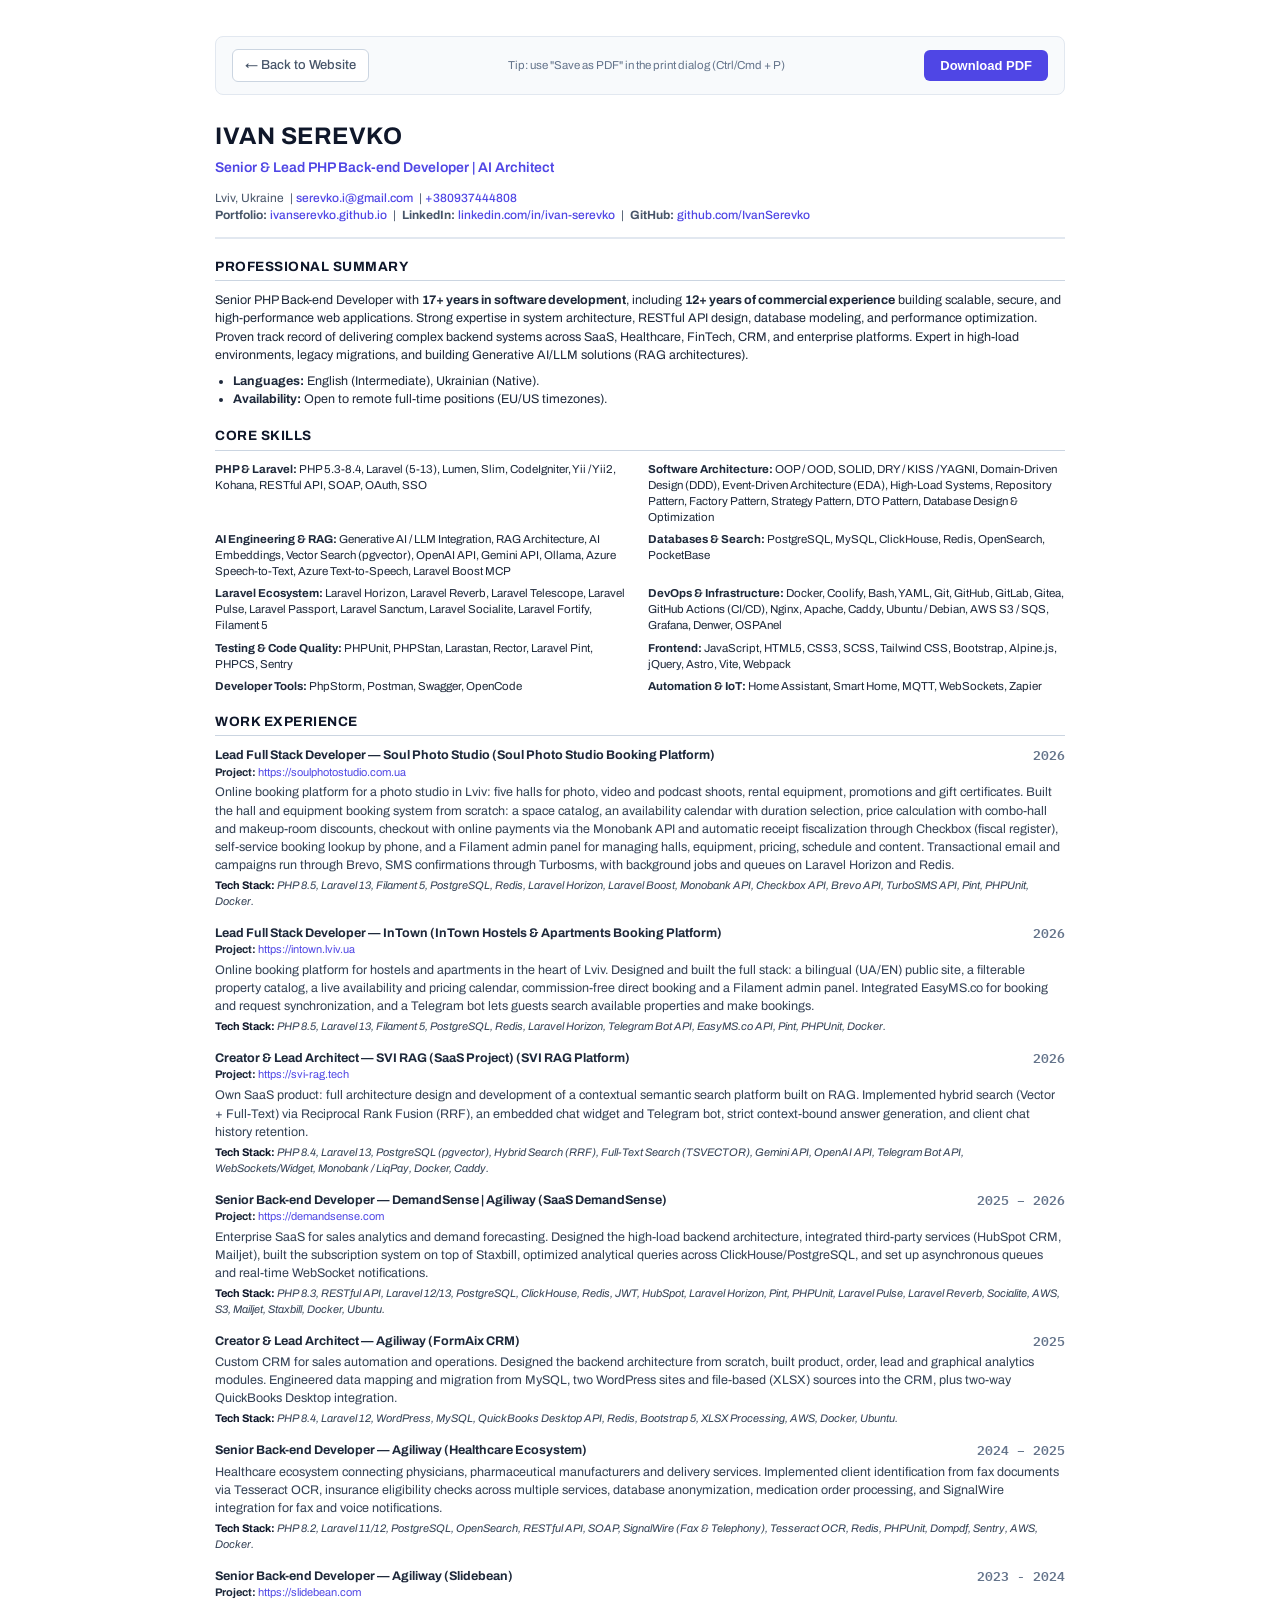
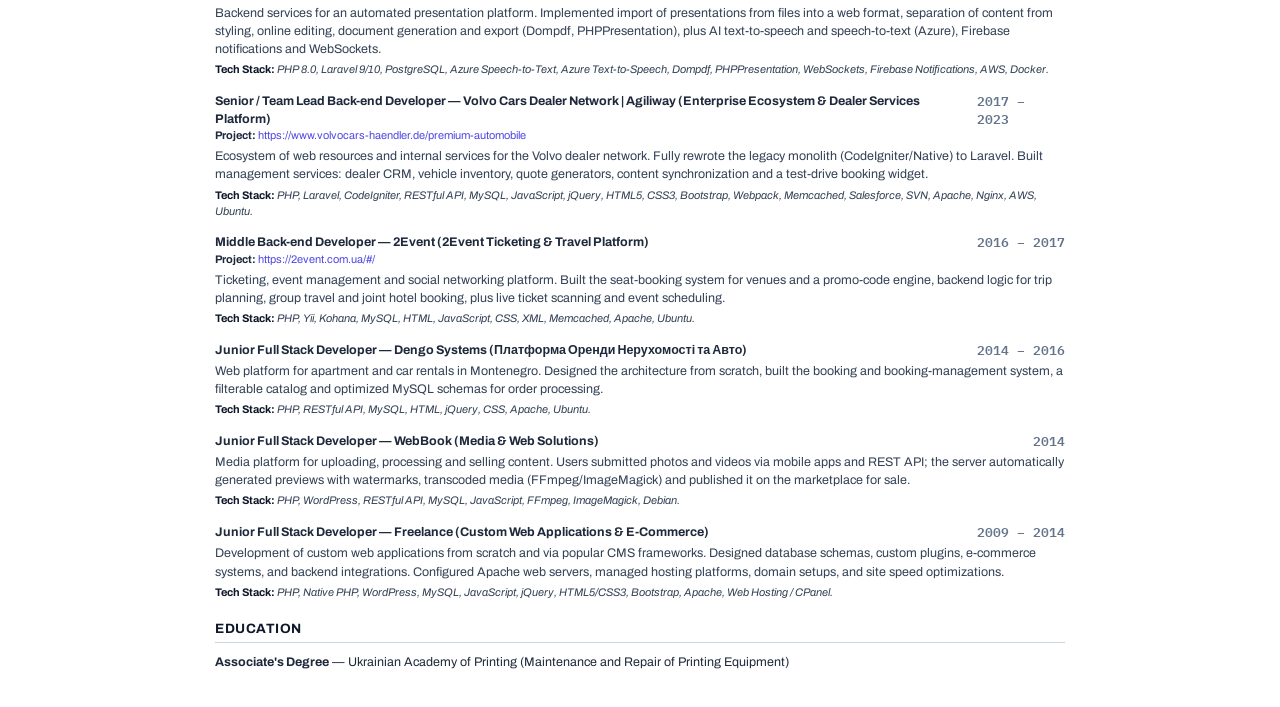
==== commit 12d428f2: "Deploying to master from @ IvanSerevko/my-portfolio-source@1555359ee7616533cbd605dd417ef5f7ada6bfec " ====
--- a/cv/index.html
+++ b/cv/index.html
@@ -1,5 +1,5 @@
 <!DOCTYPE html><html lang="en" data-astro-cid-uue4a3aj><head><meta charset="UTF-8"><meta name="viewport" content="width=device-width, initial-scale=1.0"><link rel="icon" type="image/svg+xml" href="/favicon.svg"><link rel="apple-touch-icon" href="/apple-touch-icon.png"><title>Ivan Serevko - CV 2026</title><meta name="description" content="CV of Ivan Serevko — Senior PHP/Laravel Back-end Developer with 17+ years in software development and 12+ years of commercial experience."><link rel="canonical" href="https://IvanSerevko.github.io/cv/"><style>@import "https://fonts.googleapis.com/css2?family=Archivo:wght@400;500;600;700&family=IBM+Plex+Mono:wght@400;500&display=swap";body{color:#1e293b;background:#fff;max-width:850px;margin:0 auto;padding:36px;font-family:Archivo,sans-serif;font-size:12.5px;line-height:1.45}.no-print[data-astro-cid-uue4a3aj]{background:#f8fafc;border:1px solid #e2e8f0;border-radius:8px;justify-content:space-between;align-items:center;gap:12px;margin-bottom:24px;padding:12px 16px;display:flex}.btn-back[data-astro-cid-uue4a3aj]{color:#475569;background:#fff;border:1px solid #cbd5e1;border-radius:6px;align-items:center;gap:6px;padding:6px 12px;font-size:13px;font-weight:500;text-decoration:none;transition:all .2s;display:inline-flex}.btn-back[data-astro-cid-uue4a3aj]:hover{color:#0f172a;background:#f1f5f9;border-color:#94a3b8}.btn-print[data-astro-cid-uue4a3aj]{color:#fff;cursor:pointer;background:#4f46e5;border:none;border-radius:6px;padding:8px 16px;font-size:13px;font-weight:600;transition:background .2s}.btn-print[data-astro-cid-uue4a3aj]:hover{background:#4338ca}.btn-back[data-astro-cid-uue4a3aj]:focus-visible,.btn-print[data-astro-cid-uue4a3aj]:focus-visible{outline-offset:2px;outline:2px solid #4f46e5}.hint[data-astro-cid-uue4a3aj]{color:#64748b;font-size:11.5px}h1[data-astro-cid-uue4a3aj]{color:#0f172a;text-transform:uppercase;letter-spacing:.5px;margin:0 0 4px;font-size:24px}.subtitle[data-astro-cid-uue4a3aj]{color:#4f46e5;margin-bottom:12px;font-size:14px;font-weight:600}.contacts[data-astro-cid-uue4a3aj]{color:#475569;border-bottom:2px solid #e2e8f0;margin-bottom:16px;padding-bottom:12px;font-size:12px}.contacts[data-astro-cid-uue4a3aj] a[data-astro-cid-uue4a3aj]{color:#4f46e5;font-weight:500;text-decoration:none}h2[data-astro-cid-uue4a3aj]{text-transform:uppercase;color:#0f172a;letter-spacing:.5px;border-bottom:1px solid #cbd5e1;margin-top:18px;margin-bottom:10px;padding-bottom:4px;font-size:13.5px}.skills-grid[data-astro-cid-uue4a3aj]{grid-template-columns:repeat(2,1fr);gap:6px 16px;margin-bottom:12px;display:grid}.skill-item[data-astro-cid-uue4a3aj]{font-size:11.5px;line-height:1.4}.job[data-astro-cid-uue4a3aj]{page-break-inside:avoid;break-inside:avoid;margin-bottom:14px}.job-header[data-astro-cid-uue4a3aj]{color:#0f172a;justify-content:space-between;font-weight:700;display:flex}.job-title[data-astro-cid-uue4a3aj]{color:#1e293b}.job-date[data-astro-cid-uue4a3aj]{color:#64748b;font-family:IBM Plex Mono,monospace;font-weight:600}.website[data-astro-cid-uue4a3aj]{margin-bottom:3px;font-size:11px}.website[data-astro-cid-uue4a3aj] a[data-astro-cid-uue4a3aj]{color:#4f46e5;text-decoration:none}.stack[data-astro-cid-uue4a3aj]{color:#334155;margin-top:4px;font-size:11px;font-style:italic}.stack[data-astro-cid-uue4a3aj] strong[data-astro-cid-uue4a3aj]{color:#0f172a;font-style:normal}@media print{.no-print[data-astro-cid-uue4a3aj]{display:none!important}body{max-width:100%;margin:0;padding:0}@page{margin:1cm 1.2cm;size:A4}.skills-grid[data-astro-cid-uue4a3aj]{grid-template-columns:repeat(2,1fr)}.job[data-astro-cid-uue4a3aj]{break-inside:avoid}}
-</style></head><body data-astro-cid-uue4a3aj><!-- Top bar, hidden during print --><div class="no-print" data-astro-cid-uue4a3aj><a href="/" class="btn-back" data-astro-cid-uue4a3aj>← Back to Website</a><span class="hint" data-astro-cid-uue4a3aj>Tip: use "Save as PDF" in the print dialog (Ctrl/Cmd + P)</span><button id="download-pdf" data-filename="Ivan-Serevko-CV-2026" class="btn-print" data-astro-cid-uue4a3aj>Download PDF</button></div><h1 data-astro-cid-uue4a3aj>Ivan Serevko</h1><div class="subtitle" data-astro-cid-uue4a3aj>Senior & Lead PHP Back-end Developer | AI Architect</div><div class="contacts" data-astro-cid-uue4a3aj>Lviv, Ukraine &nbsp;|&nbsp;<a href="mailto:serevko.i@gmail.com" data-astro-cid-uue4a3aj>serevko.i@gmail.com</a> &nbsp;|&nbsp;<a href="tel:+380937444808" data-astro-cid-uue4a3aj>+380937444808</a><br data-astro-cid-uue4a3aj><strong data-astro-cid-uue4a3aj>Portfolio:</strong> <a href="https://ivanserevko.github.io" target="_blank" rel="noopener noreferrer" data-astro-cid-uue4a3aj>ivanserevko.github.io</a> &nbsp;|&nbsp; <strong data-astro-cid-uue4a3aj>LinkedIn:</strong> <a href="https://linkedin.com/in/ivan-serevko" target="_blank" rel="noopener noreferrer" data-astro-cid-uue4a3aj>linkedin.com/in/ivan-serevko</a> &nbsp;|&nbsp; <strong data-astro-cid-uue4a3aj>GitHub:</strong> <a href="https://github.com/IvanSerevko" target="_blank" rel="noopener noreferrer" data-astro-cid-uue4a3aj>github.com/IvanSerevko</a></div><h2 data-astro-cid-uue4a3aj>Professional Summary</h2><p style="margin-top: 0; margin-bottom: 8px;" data-astro-cid-uue4a3aj>Senior PHP Back-end Developer with <strong data-astro-cid-uue4a3aj>17+ years in software development</strong>, including <strong data-astro-cid-uue4a3aj>12+ years of commercial experience</strong> building scalable, secure, and high-performance web applications. Strong expertise in system architecture, RESTful API design, database modeling, and performance optimization. Proven track record of delivering complex backend systems across SaaS, Healthcare, FinTech, CRM, and enterprise platforms. Expert in high-load environments, legacy migrations, and building Generative AI/LLM solutions (RAG architectures).</p><ul style="margin: 0; padding-left: 18px;" data-astro-cid-uue4a3aj><li data-astro-cid-uue4a3aj><strong data-astro-cid-uue4a3aj>Languages:</strong> English (Intermediate), Ukrainian (Native).</li><li data-astro-cid-uue4a3aj><strong data-astro-cid-uue4a3aj>Availability:</strong> Open to remote full-time positions (EU/US timezones).</li></ul><h2 data-astro-cid-uue4a3aj>Core Skills</h2><div class="skills-grid" data-astro-cid-uue4a3aj><div class="skill-item" data-astro-cid-uue4a3aj><strong data-astro-cid-uue4a3aj>PHP &amp; Laravel:</strong> PHP 5.3-8.4, Laravel (5-13), Lumen, Slim, CodeIgniter, Yii / Yii2, Kohana, RESTful API, SOAP, OAuth, SSO</div><div class="skill-item" data-astro-cid-uue4a3aj><strong data-astro-cid-uue4a3aj>Software Architecture:</strong> OOP / OOD, SOLID, DRY / KISS / YAGNI, Domain-Driven Design (DDD), Event-Driven Architecture (EDA), High-Load Systems, Repository Pattern, Factory Pattern, Strategy Pattern, DTO Pattern, Database Design &amp; Optimization</div><div class="skill-item" data-astro-cid-uue4a3aj><strong data-astro-cid-uue4a3aj>AI Engineering &amp; RAG:</strong> Generative AI / LLM Integration, RAG Architecture, AI Embeddings, Vector Search (pgvector), OpenAI API, Gemini API, Ollama, Azure Speech-to-Text, Azure Text-to-Speech, Laravel Boost MCP</div><div class="skill-item" data-astro-cid-uue4a3aj><strong data-astro-cid-uue4a3aj>Databases &amp; Search:</strong> PostgreSQL, MySQL, ClickHouse, Redis, OpenSearch, PocketBase</div><div class="skill-item" data-astro-cid-uue4a3aj><strong data-astro-cid-uue4a3aj>Laravel Ecosystem:</strong> Laravel Horizon, Laravel Reverb, Laravel Telescope, Laravel Pulse, Laravel Passport, Laravel Sanctum, Laravel Socialite, Laravel Fortify, Filament 5</div><div class="skill-item" data-astro-cid-uue4a3aj><strong data-astro-cid-uue4a3aj>DevOps &amp; Infrastructure:</strong> Docker, Coolify, Bash, YAML, Git, GitHub, GitLab, Gitea, GitHub Actions (CI/CD), Nginx, Apache, Caddy, Ubuntu / Debian, AWS S3 / SQS, Grafana, Denwer, OSPAnel</div><div class="skill-item" data-astro-cid-uue4a3aj><strong data-astro-cid-uue4a3aj>Testing &amp; Code Quality:</strong> PHPUnit, PHPStan, Larastan, Rector, Laravel Pint, PHPCS, Sentry</div><div class="skill-item" data-astro-cid-uue4a3aj><strong data-astro-cid-uue4a3aj>Frontend:</strong> JavaScript, HTML5, CSS3, SCSS, Tailwind CSS, Bootstrap, Alpine.js, jQuery, Astro, Vite, Webpack</div><div class="skill-item" data-astro-cid-uue4a3aj><strong data-astro-cid-uue4a3aj>Developer Tools:</strong> PhpStorm, Postman, Swagger, OpenCode</div><div class="skill-item" data-astro-cid-uue4a3aj><strong data-astro-cid-uue4a3aj>Automation &amp; IoT:</strong> Home Assistant, Smart Home, MQTT, WebSockets, Zapier</div></div><h2 data-astro-cid-uue4a3aj>Work Experience</h2><div class="job" data-astro-cid-uue4a3aj><div class="job-header" data-astro-cid-uue4a3aj><span class="job-title" data-astro-cid-uue4a3aj>Lead Full Stack Developer — Soul Photo Studio (Soul Photo Studio Booking Platform)</span><span class="job-date" data-astro-cid-uue4a3aj>2026</span></div><div class="website" data-astro-cid-uue4a3aj><strong data-astro-cid-uue4a3aj>Project:</strong> <a href="https://soulphotostudio.com.ua" target="_blank" rel="noopener noreferrer" data-astro-cid-uue4a3aj>https://soulphotostudio.com.ua</a></div><p style="margin: 3px 0; color: #334155;" data-astro-cid-uue4a3aj>Online booking platform for a photo studio in Lviv: five halls for photo, video and podcast shoots, rental equipment, promotions and gift certificates. Built the hall and equipment booking system from scratch: a space catalog, an availability calendar with duration selection, price calculation with combo-hall and makeup-room discounts, checkout with online payments via the Monobank API, self-service booking lookup by phone, and a Filament admin panel for managing halls, equipment, pricing, schedule and content. Transactional email and campaigns run through Brevo, SMS confirmations through Turbosms, with background jobs and queues on Laravel Horizon and Redis.</p><div class="stack" data-astro-cid-uue4a3aj><strong data-astro-cid-uue4a3aj>Tech Stack:</strong> PHP 8.5, Laravel 13, Filament 5, PostgreSQL, Redis, Laravel Horizon, Laravel Boost, Monobank API, Brevo API, TurboSMS API, Pint, PHPUnit, Docker.</div></div><div class="job" data-astro-cid-uue4a3aj><div class="job-header" data-astro-cid-uue4a3aj><span class="job-title" data-astro-cid-uue4a3aj>Lead Full Stack Developer — InTown (InTown Hostels &amp; Apartments Booking Platform)</span><span class="job-date" data-astro-cid-uue4a3aj>2026</span></div><div class="website" data-astro-cid-uue4a3aj><strong data-astro-cid-uue4a3aj>Project:</strong> <a href="https://intown.lviv.ua" target="_blank" rel="noopener noreferrer" data-astro-cid-uue4a3aj>https://intown.lviv.ua</a></div><p style="margin: 3px 0; color: #334155;" data-astro-cid-uue4a3aj>Online booking platform for hostels and apartments in the heart of Lviv. Designed and built the full stack: a bilingual (UA/EN) public site, a filterable property catalog, a live availability and pricing calendar, commission-free direct booking and a Filament admin panel. Integrated EasyMS.co for booking and request synchronization, and a Telegram bot lets guests search available properties and make bookings.</p><div class="stack" data-astro-cid-uue4a3aj><strong data-astro-cid-uue4a3aj>Tech Stack:</strong> PHP 8.5, Laravel 13, Filament 5, PostgreSQL, Redis, Laravel Horizon, Telegram Bot API, EasyMS.co API, Pint, PHPUnit, Docker.</div></div><div class="job" data-astro-cid-uue4a3aj><div class="job-header" data-astro-cid-uue4a3aj><span class="job-title" data-astro-cid-uue4a3aj>Creator &amp; Lead Architect — SVI RAG (SaaS Project) (SVI RAG Platform)</span><span class="job-date" data-astro-cid-uue4a3aj>2026</span></div><div class="website" data-astro-cid-uue4a3aj><strong data-astro-cid-uue4a3aj>Project:</strong> <a href="https://svi-rag.tech" target="_blank" rel="noopener noreferrer" data-astro-cid-uue4a3aj>https://svi-rag.tech</a></div><p style="margin: 3px 0; color: #334155;" data-astro-cid-uue4a3aj>Own SaaS product: full architecture design and development of a contextual semantic search platform built on RAG. Implemented hybrid search (Vector + Full-Text) via Reciprocal Rank Fusion (RRF), an embedded chat widget and Telegram bot, strict context-bound answer generation, and client chat history retention.</p><div class="stack" data-astro-cid-uue4a3aj><strong data-astro-cid-uue4a3aj>Tech Stack:</strong> PHP 8.4, Laravel 13, PostgreSQL (pgvector), Hybrid Search (RRF), Full-Text Search (TSVECTOR), Gemini API, OpenAI API, Telegram Bot API, WebSockets/Widget, Monobank / LiqPay, Docker, Caddy.</div></div><div class="job" data-astro-cid-uue4a3aj><div class="job-header" data-astro-cid-uue4a3aj><span class="job-title" data-astro-cid-uue4a3aj>Senior Back-end Developer — DemandSense | Agiliway (SaaS DemandSense)</span><span class="job-date" data-astro-cid-uue4a3aj>2025 – 2026</span></div><div class="website" data-astro-cid-uue4a3aj><strong data-astro-cid-uue4a3aj>Project:</strong> <a href="https://demandsense.com" target="_blank" rel="noopener noreferrer" data-astro-cid-uue4a3aj>https://demandsense.com</a></div><p style="margin: 3px 0; color: #334155;" data-astro-cid-uue4a3aj>Enterprise SaaS for sales analytics and demand forecasting. Designed the high-load backend architecture, integrated third-party services (HubSpot CRM, Mailjet), built the subscription system on top of Staxbill, optimized analytical queries across ClickHouse/PostgreSQL, and set up asynchronous queues and real-time WebSocket notifications.</p><div class="stack" data-astro-cid-uue4a3aj><strong data-astro-cid-uue4a3aj>Tech Stack:</strong> PHP 8.3, RESTful API, Laravel 12/13, PostgreSQL, ClickHouse, Redis, JWT, HubSpot, Laravel Horizon, Pint, PHPUnit, Laravel Pulse, Laravel Reverb, Socialite, AWS, S3, Mailjet, Staxbill, Docker, Ubuntu.</div></div><div class="job" data-astro-cid-uue4a3aj><div class="job-header" data-astro-cid-uue4a3aj><span class="job-title" data-astro-cid-uue4a3aj>Creator &amp; Lead Architect — Agiliway (FormAix CRM)</span><span class="job-date" data-astro-cid-uue4a3aj>2025</span></div><p style="margin: 3px 0; color: #334155;" data-astro-cid-uue4a3aj>Custom CRM for sales automation and operations. Designed the backend architecture from scratch, built product, order, lead and graphical analytics modules. Engineered data mapping and migration from MySQL, two WordPress sites and file-based (XLSX) sources into the CRM, plus two-way QuickBooks Desktop integration.</p><div class="stack" data-astro-cid-uue4a3aj><strong data-astro-cid-uue4a3aj>Tech Stack:</strong> PHP 8.4, Laravel 12, WordPress, MySQL, QuickBooks Desktop API, Redis, Bootstrap 5, XLSX Processing, AWS, Docker, Ubuntu.</div></div><div class="job" data-astro-cid-uue4a3aj><div class="job-header" data-astro-cid-uue4a3aj><span class="job-title" data-astro-cid-uue4a3aj>Senior Back-end Developer — Agiliway (Healthcare Ecosystem)</span><span class="job-date" data-astro-cid-uue4a3aj>2024 – 2025</span></div><p style="margin: 3px 0; color: #334155;" data-astro-cid-uue4a3aj>Healthcare ecosystem connecting physicians, pharmaceutical manufacturers and delivery services. Implemented client identification from fax documents via Tesseract OCR, insurance eligibility checks across multiple services, database anonymization, medication order processing, and SignalWire integration for fax and voice notifications.</p><div class="stack" data-astro-cid-uue4a3aj><strong data-astro-cid-uue4a3aj>Tech Stack:</strong> PHP 8.2, Laravel 11/12, PostgreSQL, OpenSearch, RESTful API, SOAP, SignalWire (Fax &amp; Telephony), Tesseract OCR, Redis, PHPUnit, Dompdf, Sentry, AWS, Docker.</div></div><div class="job" data-astro-cid-uue4a3aj><div class="job-header" data-astro-cid-uue4a3aj><span class="job-title" data-astro-cid-uue4a3aj>Senior Back-end Developer — Agiliway (Slidebean)</span><span class="job-date" data-astro-cid-uue4a3aj>2023 - 2024</span></div><div class="website" data-astro-cid-uue4a3aj><strong data-astro-cid-uue4a3aj>Project:</strong> <a href="https://slidebean.com" target="_blank" rel="noopener noreferrer" data-astro-cid-uue4a3aj>https://slidebean.com</a></div><p style="margin: 3px 0; color: #334155;" data-astro-cid-uue4a3aj>Backend services for an automated presentation platform. Implemented import of presentations from files into a web format, separation of content from styling, online editing, document generation and export (Dompdf, PHPPresentation), plus AI text-to-speech and speech-to-text (Azure), Firebase notifications and WebSockets.</p><div class="stack" data-astro-cid-uue4a3aj><strong data-astro-cid-uue4a3aj>Tech Stack:</strong> PHP 8.0, Laravel 9/10, PostgreSQL, Azure Speech-to-Text, Azure Text-to-Speech, Dompdf, PHPPresentation, WebSockets, Firebase Notifications, AWS, Docker.</div></div><div class="job" data-astro-cid-uue4a3aj><div class="job-header" data-astro-cid-uue4a3aj><span class="job-title" data-astro-cid-uue4a3aj>Senior / Team Lead Back-end Developer — Volvo Cars Dealer Network | Agiliway (Enterprise Ecosystem &amp; Dealer Services Platform)</span><span class="job-date" data-astro-cid-uue4a3aj>2017 – 2023</span></div><div class="website" data-astro-cid-uue4a3aj><strong data-astro-cid-uue4a3aj>Project:</strong> <a href="https://www.volvocars-haendler.de/premium-automobile" target="_blank" rel="noopener noreferrer" data-astro-cid-uue4a3aj>https://www.volvocars-haendler.de/premium-automobile</a></div><p style="margin: 3px 0; color: #334155;" data-astro-cid-uue4a3aj>Ecosystem of web resources and internal services for the Volvo dealer network. Fully rewrote the legacy monolith (CodeIgniter/Native) to Laravel. Built management services: dealer CRM, vehicle inventory, quote generators, content synchronization and a test-drive booking widget.</p><div class="stack" data-astro-cid-uue4a3aj><strong data-astro-cid-uue4a3aj>Tech Stack:</strong> PHP, Laravel, CodeIgniter, RESTful API, MySQL, JavaScript, jQuery, HTML5, CSS3, Bootstrap, Webpack, Memcached, Salesforce, SVN, Apache, Nginx, AWS, Ubuntu.</div></div><div class="job" data-astro-cid-uue4a3aj><div class="job-header" data-astro-cid-uue4a3aj><span class="job-title" data-astro-cid-uue4a3aj>Middle Back-end Developer — 2Event (2Event Ticketing &amp; Travel Platform)</span><span class="job-date" data-astro-cid-uue4a3aj>2016 – 2017</span></div><div class="website" data-astro-cid-uue4a3aj><strong data-astro-cid-uue4a3aj>Project:</strong> <a href="https://2event.com.ua/#/" target="_blank" rel="noopener noreferrer" data-astro-cid-uue4a3aj>https://2event.com.ua/#/</a></div><p style="margin: 3px 0; color: #334155;" data-astro-cid-uue4a3aj>Ticketing, event management and social networking platform. Built the seat-booking system for venues and a promo-code engine, backend logic for trip planning, group travel and joint hotel booking, plus live ticket scanning and event scheduling.</p><div class="stack" data-astro-cid-uue4a3aj><strong data-astro-cid-uue4a3aj>Tech Stack:</strong> PHP, Yii, Kohana, MySQL, HTML, JavaScript, CSS, XML, Memcached, Apache, Ubuntu.</div></div><div class="job" data-astro-cid-uue4a3aj><div class="job-header" data-astro-cid-uue4a3aj><span class="job-title" data-astro-cid-uue4a3aj>Junior Full Stack Developer — Dengo Systems (Платформа Оренди Нерухомості та Авто)</span><span class="job-date" data-astro-cid-uue4a3aj>2014 – 2016</span></div><p style="margin: 3px 0; color: #334155;" data-astro-cid-uue4a3aj>Web platform for apartment and car rentals in Montenegro. Designed the architecture from scratch, built the booking and booking-management system, a filterable catalog and optimized MySQL schemas for order processing.</p><div class="stack" data-astro-cid-uue4a3aj><strong data-astro-cid-uue4a3aj>Tech Stack:</strong> PHP, RESTful API, MySQL, HTML, jQuery, CSS, Apache, Ubuntu.</div></div><div class="job" data-astro-cid-uue4a3aj><div class="job-header" data-astro-cid-uue4a3aj><span class="job-title" data-astro-cid-uue4a3aj>Junior Full Stack Developer — WebBook (Media &amp; Web Solutions)</span><span class="job-date" data-astro-cid-uue4a3aj>2014</span></div><p style="margin: 3px 0; color: #334155;" data-astro-cid-uue4a3aj>Media platform for uploading, processing and selling content. Users submitted photos and videos via mobile apps and REST API; the server automatically generated previews with watermarks, transcoded media (FFmpeg/ImageMagick) and published it on the marketplace for sale.</p><div class="stack" data-astro-cid-uue4a3aj><strong data-astro-cid-uue4a3aj>Tech Stack:</strong> PHP, WordPress, RESTful API, MySQL, JavaScript, FFmpeg, ImageMagick, Debian.</div></div><div class="job" data-astro-cid-uue4a3aj><div class="job-header" data-astro-cid-uue4a3aj><span class="job-title" data-astro-cid-uue4a3aj>Junior Full Stack Developer — Freelance (Custom Web Applications &amp; E-Commerce)</span><span class="job-date" data-astro-cid-uue4a3aj>2009 – 2014</span></div><p style="margin: 3px 0; color: #334155;" data-astro-cid-uue4a3aj>Development of custom web applications from scratch and via popular CMS frameworks. Designed database schemas, custom plugins, e-commerce systems, and backend integrations. Configured Apache web servers, managed hosting platforms, domain setups, and site speed optimizations.</p><div class="stack" data-astro-cid-uue4a3aj><strong data-astro-cid-uue4a3aj>Tech Stack:</strong> PHP, Native PHP, WordPress, MySQL, JavaScript, jQuery, HTML5/CSS3, Bootstrap, Apache, Web Hosting / CPanel.</div></div><h2 data-astro-cid-uue4a3aj>Education</h2><p style="margin: 0;" data-astro-cid-uue4a3aj><strong data-astro-cid-uue4a3aj>Associate's Degree</strong> — Ukrainian Academy of Printing (Maintenance and Repair of Printing Equipment)</p><script>
+</style></head><body data-astro-cid-uue4a3aj><!-- Top bar, hidden during print --><div class="no-print" data-astro-cid-uue4a3aj><a href="/" class="btn-back" data-astro-cid-uue4a3aj>← Back to Website</a><span class="hint" data-astro-cid-uue4a3aj>Tip: use "Save as PDF" in the print dialog (Ctrl/Cmd + P)</span><button id="download-pdf" data-filename="Ivan-Serevko-CV-2026" class="btn-print" data-astro-cid-uue4a3aj>Download PDF</button></div><h1 data-astro-cid-uue4a3aj>Ivan Serevko</h1><div class="subtitle" data-astro-cid-uue4a3aj>Senior & Lead PHP Back-end Developer | AI Architect</div><div class="contacts" data-astro-cid-uue4a3aj>Lviv, Ukraine &nbsp;|&nbsp;<a href="mailto:serevko.i@gmail.com" data-astro-cid-uue4a3aj>serevko.i@gmail.com</a> &nbsp;|&nbsp;<a href="tel:+380937444808" data-astro-cid-uue4a3aj>+380937444808</a><br data-astro-cid-uue4a3aj><strong data-astro-cid-uue4a3aj>Portfolio:</strong> <a href="https://ivanserevko.github.io" target="_blank" rel="noopener noreferrer" data-astro-cid-uue4a3aj>ivanserevko.github.io</a> &nbsp;|&nbsp; <strong data-astro-cid-uue4a3aj>LinkedIn:</strong> <a href="https://linkedin.com/in/ivan-serevko" target="_blank" rel="noopener noreferrer" data-astro-cid-uue4a3aj>linkedin.com/in/ivan-serevko</a> &nbsp;|&nbsp; <strong data-astro-cid-uue4a3aj>GitHub:</strong> <a href="https://github.com/IvanSerevko" target="_blank" rel="noopener noreferrer" data-astro-cid-uue4a3aj>github.com/IvanSerevko</a></div><h2 data-astro-cid-uue4a3aj>Professional Summary</h2><p style="margin-top: 0; margin-bottom: 8px;" data-astro-cid-uue4a3aj>Senior PHP Back-end Developer with <strong data-astro-cid-uue4a3aj>17+ years in software development</strong>, including <strong data-astro-cid-uue4a3aj>12+ years of commercial experience</strong> building scalable, secure, and high-performance web applications. Strong expertise in system architecture, RESTful API design, database modeling, and performance optimization. Proven track record of delivering complex backend systems across SaaS, Healthcare, FinTech, CRM, and enterprise platforms. Expert in high-load environments, legacy migrations, and building Generative AI/LLM solutions (RAG architectures).</p><ul style="margin: 0; padding-left: 18px;" data-astro-cid-uue4a3aj><li data-astro-cid-uue4a3aj><strong data-astro-cid-uue4a3aj>Languages:</strong> English (Intermediate), Ukrainian (Native).</li><li data-astro-cid-uue4a3aj><strong data-astro-cid-uue4a3aj>Availability:</strong> Open to remote full-time positions (EU/US timezones).</li></ul><h2 data-astro-cid-uue4a3aj>Core Skills</h2><div class="skills-grid" data-astro-cid-uue4a3aj><div class="skill-item" data-astro-cid-uue4a3aj><strong data-astro-cid-uue4a3aj>PHP &amp; Laravel:</strong> PHP 5.3-8.4, Laravel (5-13), Lumen, Slim, CodeIgniter, Yii / Yii2, Kohana, RESTful API, SOAP, OAuth, SSO</div><div class="skill-item" data-astro-cid-uue4a3aj><strong data-astro-cid-uue4a3aj>Software Architecture:</strong> OOP / OOD, SOLID, DRY / KISS / YAGNI, Domain-Driven Design (DDD), Event-Driven Architecture (EDA), High-Load Systems, Repository Pattern, Factory Pattern, Strategy Pattern, DTO Pattern, Database Design &amp; Optimization</div><div class="skill-item" data-astro-cid-uue4a3aj><strong data-astro-cid-uue4a3aj>AI Engineering &amp; RAG:</strong> Generative AI / LLM Integration, RAG Architecture, AI Embeddings, Vector Search (pgvector), OpenAI API, Gemini API, Ollama, Azure Speech-to-Text, Azure Text-to-Speech, Laravel Boost MCP</div><div class="skill-item" data-astro-cid-uue4a3aj><strong data-astro-cid-uue4a3aj>Databases &amp; Search:</strong> PostgreSQL, MySQL, ClickHouse, Redis, OpenSearch, PocketBase</div><div class="skill-item" data-astro-cid-uue4a3aj><strong data-astro-cid-uue4a3aj>Laravel Ecosystem:</strong> Laravel Horizon, Laravel Reverb, Laravel Telescope, Laravel Pulse, Laravel Passport, Laravel Sanctum, Laravel Socialite, Laravel Fortify, Filament 5</div><div class="skill-item" data-astro-cid-uue4a3aj><strong data-astro-cid-uue4a3aj>DevOps &amp; Infrastructure:</strong> Docker, Coolify, Bash, YAML, Git, GitHub, GitLab, Gitea, GitHub Actions (CI/CD), Nginx, Apache, Caddy, Ubuntu / Debian, AWS S3 / SQS, Grafana, Denwer, OSPAnel</div><div class="skill-item" data-astro-cid-uue4a3aj><strong data-astro-cid-uue4a3aj>Testing &amp; Code Quality:</strong> PHPUnit, PHPStan, Larastan, Rector, Laravel Pint, PHPCS, Sentry</div><div class="skill-item" data-astro-cid-uue4a3aj><strong data-astro-cid-uue4a3aj>Frontend:</strong> JavaScript, HTML5, CSS3, SCSS, Tailwind CSS, Bootstrap, Alpine.js, jQuery, Astro, Vite, Webpack</div><div class="skill-item" data-astro-cid-uue4a3aj><strong data-astro-cid-uue4a3aj>Developer Tools:</strong> PhpStorm, Postman, Swagger, OpenCode</div><div class="skill-item" data-astro-cid-uue4a3aj><strong data-astro-cid-uue4a3aj>Automation &amp; IoT:</strong> Home Assistant, Smart Home, MQTT, WebSockets, Zapier</div></div><h2 data-astro-cid-uue4a3aj>Work Experience</h2><div class="job" data-astro-cid-uue4a3aj><div class="job-header" data-astro-cid-uue4a3aj><span class="job-title" data-astro-cid-uue4a3aj>Lead Full Stack Developer — Soul Photo Studio (Soul Photo Studio Booking Platform)</span><span class="job-date" data-astro-cid-uue4a3aj>2026</span></div><div class="website" data-astro-cid-uue4a3aj><strong data-astro-cid-uue4a3aj>Project:</strong> <a href="https://soulphotostudio.com.ua" target="_blank" rel="noopener noreferrer" data-astro-cid-uue4a3aj>https://soulphotostudio.com.ua</a></div><p style="margin: 3px 0; color: #334155;" data-astro-cid-uue4a3aj>Online booking platform for a photo studio in Lviv: five halls for photo, video and podcast shoots, rental equipment, promotions and gift certificates. Built the hall and equipment booking system from scratch: a space catalog, an availability calendar with duration selection, price calculation with combo-hall and makeup-room discounts, checkout with online payments via the Monobank API and automatic receipt fiscalization through Checkbox (fiscal register), self-service booking lookup by phone, and a Filament admin panel for managing halls, equipment, pricing, schedule and content. Transactional email and campaigns run through Brevo, SMS confirmations through Turbosms, with background jobs and queues on Laravel Horizon and Redis.</p><div class="stack" data-astro-cid-uue4a3aj><strong data-astro-cid-uue4a3aj>Tech Stack:</strong> PHP 8.5, Laravel 13, Filament 5, PostgreSQL, Redis, Laravel Horizon, Laravel Boost, Monobank API, Checkbox API, Brevo API, TurboSMS API, Pint, PHPUnit, Docker.</div></div><div class="job" data-astro-cid-uue4a3aj><div class="job-header" data-astro-cid-uue4a3aj><span class="job-title" data-astro-cid-uue4a3aj>Lead Full Stack Developer — InTown (InTown Hostels &amp; Apartments Booking Platform)</span><span class="job-date" data-astro-cid-uue4a3aj>2026</span></div><div class="website" data-astro-cid-uue4a3aj><strong data-astro-cid-uue4a3aj>Project:</strong> <a href="https://intown.lviv.ua" target="_blank" rel="noopener noreferrer" data-astro-cid-uue4a3aj>https://intown.lviv.ua</a></div><p style="margin: 3px 0; color: #334155;" data-astro-cid-uue4a3aj>Online booking platform for hostels and apartments in the heart of Lviv. Designed and built the full stack: a bilingual (UA/EN) public site, a filterable property catalog, a live availability and pricing calendar, commission-free direct booking and a Filament admin panel. Integrated EasyMS.co for booking and request synchronization, and a Telegram bot lets guests search available properties and make bookings.</p><div class="stack" data-astro-cid-uue4a3aj><strong data-astro-cid-uue4a3aj>Tech Stack:</strong> PHP 8.5, Laravel 13, Filament 5, PostgreSQL, Redis, Laravel Horizon, Telegram Bot API, EasyMS.co API, Pint, PHPUnit, Docker.</div></div><div class="job" data-astro-cid-uue4a3aj><div class="job-header" data-astro-cid-uue4a3aj><span class="job-title" data-astro-cid-uue4a3aj>Creator &amp; Lead Architect — SVI RAG (SaaS Project) (SVI RAG Platform)</span><span class="job-date" data-astro-cid-uue4a3aj>2026</span></div><div class="website" data-astro-cid-uue4a3aj><strong data-astro-cid-uue4a3aj>Project:</strong> <a href="https://svi-rag.tech" target="_blank" rel="noopener noreferrer" data-astro-cid-uue4a3aj>https://svi-rag.tech</a></div><p style="margin: 3px 0; color: #334155;" data-astro-cid-uue4a3aj>Own SaaS product: full architecture design and development of a contextual semantic search platform built on RAG. Implemented hybrid search (Vector + Full-Text) via Reciprocal Rank Fusion (RRF), an embedded chat widget and Telegram bot, strict context-bound answer generation, and client chat history retention.</p><div class="stack" data-astro-cid-uue4a3aj><strong data-astro-cid-uue4a3aj>Tech Stack:</strong> PHP 8.4, Laravel 13, PostgreSQL (pgvector), Hybrid Search (RRF), Full-Text Search (TSVECTOR), Gemini API, OpenAI API, Telegram Bot API, WebSockets/Widget, Monobank / LiqPay, Docker, Caddy.</div></div><div class="job" data-astro-cid-uue4a3aj><div class="job-header" data-astro-cid-uue4a3aj><span class="job-title" data-astro-cid-uue4a3aj>Senior Back-end Developer — DemandSense | Agiliway (SaaS DemandSense)</span><span class="job-date" data-astro-cid-uue4a3aj>2025 – 2026</span></div><div class="website" data-astro-cid-uue4a3aj><strong data-astro-cid-uue4a3aj>Project:</strong> <a href="https://demandsense.com" target="_blank" rel="noopener noreferrer" data-astro-cid-uue4a3aj>https://demandsense.com</a></div><p style="margin: 3px 0; color: #334155;" data-astro-cid-uue4a3aj>Enterprise SaaS for sales analytics and demand forecasting. Designed the high-load backend architecture, integrated third-party services (HubSpot CRM, Mailjet), built the subscription system on top of Staxbill, optimized analytical queries across ClickHouse/PostgreSQL, and set up asynchronous queues and real-time WebSocket notifications.</p><div class="stack" data-astro-cid-uue4a3aj><strong data-astro-cid-uue4a3aj>Tech Stack:</strong> PHP 8.3, RESTful API, Laravel 12/13, PostgreSQL, ClickHouse, Redis, JWT, HubSpot, Laravel Horizon, Pint, PHPUnit, Laravel Pulse, Laravel Reverb, Socialite, AWS, S3, Mailjet, Staxbill, Docker, Ubuntu.</div></div><div class="job" data-astro-cid-uue4a3aj><div class="job-header" data-astro-cid-uue4a3aj><span class="job-title" data-astro-cid-uue4a3aj>Creator &amp; Lead Architect — Agiliway (FormAix CRM)</span><span class="job-date" data-astro-cid-uue4a3aj>2025</span></div><p style="margin: 3px 0; color: #334155;" data-astro-cid-uue4a3aj>Custom CRM for sales automation and operations. Designed the backend architecture from scratch, built product, order, lead and graphical analytics modules. Engineered data mapping and migration from MySQL, two WordPress sites and file-based (XLSX) sources into the CRM, plus two-way QuickBooks Desktop integration.</p><div class="stack" data-astro-cid-uue4a3aj><strong data-astro-cid-uue4a3aj>Tech Stack:</strong> PHP 8.4, Laravel 12, WordPress, MySQL, QuickBooks Desktop API, Redis, Bootstrap 5, XLSX Processing, AWS, Docker, Ubuntu.</div></div><div class="job" data-astro-cid-uue4a3aj><div class="job-header" data-astro-cid-uue4a3aj><span class="job-title" data-astro-cid-uue4a3aj>Senior Back-end Developer — Agiliway (Healthcare Ecosystem)</span><span class="job-date" data-astro-cid-uue4a3aj>2024 – 2025</span></div><p style="margin: 3px 0; color: #334155;" data-astro-cid-uue4a3aj>Healthcare ecosystem connecting physicians, pharmaceutical manufacturers and delivery services. Implemented client identification from fax documents via Tesseract OCR, insurance eligibility checks across multiple services, database anonymization, medication order processing, and SignalWire integration for fax and voice notifications.</p><div class="stack" data-astro-cid-uue4a3aj><strong data-astro-cid-uue4a3aj>Tech Stack:</strong> PHP 8.2, Laravel 11/12, PostgreSQL, OpenSearch, RESTful API, SOAP, SignalWire (Fax &amp; Telephony), Tesseract OCR, Redis, PHPUnit, Dompdf, Sentry, AWS, Docker.</div></div><div class="job" data-astro-cid-uue4a3aj><div class="job-header" data-astro-cid-uue4a3aj><span class="job-title" data-astro-cid-uue4a3aj>Senior Back-end Developer — Agiliway (Slidebean)</span><span class="job-date" data-astro-cid-uue4a3aj>2023 - 2024</span></div><div class="website" data-astro-cid-uue4a3aj><strong data-astro-cid-uue4a3aj>Project:</strong> <a href="https://slidebean.com" target="_blank" rel="noopener noreferrer" data-astro-cid-uue4a3aj>https://slidebean.com</a></div><p style="margin: 3px 0; color: #334155;" data-astro-cid-uue4a3aj>Backend services for an automated presentation platform. Implemented import of presentations from files into a web format, separation of content from styling, online editing, document generation and export (Dompdf, PHPPresentation), plus AI text-to-speech and speech-to-text (Azure), Firebase notifications and WebSockets.</p><div class="stack" data-astro-cid-uue4a3aj><strong data-astro-cid-uue4a3aj>Tech Stack:</strong> PHP 8.0, Laravel 9/10, PostgreSQL, Azure Speech-to-Text, Azure Text-to-Speech, Dompdf, PHPPresentation, WebSockets, Firebase Notifications, AWS, Docker.</div></div><div class="job" data-astro-cid-uue4a3aj><div class="job-header" data-astro-cid-uue4a3aj><span class="job-title" data-astro-cid-uue4a3aj>Senior / Team Lead Back-end Developer — Volvo Cars Dealer Network | Agiliway (Enterprise Ecosystem &amp; Dealer Services Platform)</span><span class="job-date" data-astro-cid-uue4a3aj>2017 – 2023</span></div><div class="website" data-astro-cid-uue4a3aj><strong data-astro-cid-uue4a3aj>Project:</strong> <a href="https://www.volvocars-haendler.de/premium-automobile" target="_blank" rel="noopener noreferrer" data-astro-cid-uue4a3aj>https://www.volvocars-haendler.de/premium-automobile</a></div><p style="margin: 3px 0; color: #334155;" data-astro-cid-uue4a3aj>Ecosystem of web resources and internal services for the Volvo dealer network. Fully rewrote the legacy monolith (CodeIgniter/Native) to Laravel. Built management services: dealer CRM, vehicle inventory, quote generators, content synchronization and a test-drive booking widget.</p><div class="stack" data-astro-cid-uue4a3aj><strong data-astro-cid-uue4a3aj>Tech Stack:</strong> PHP, Laravel, CodeIgniter, RESTful API, MySQL, JavaScript, jQuery, HTML5, CSS3, Bootstrap, Webpack, Memcached, Salesforce, SVN, Apache, Nginx, AWS, Ubuntu.</div></div><div class="job" data-astro-cid-uue4a3aj><div class="job-header" data-astro-cid-uue4a3aj><span class="job-title" data-astro-cid-uue4a3aj>Middle Back-end Developer — 2Event (2Event Ticketing &amp; Travel Platform)</span><span class="job-date" data-astro-cid-uue4a3aj>2016 – 2017</span></div><div class="website" data-astro-cid-uue4a3aj><strong data-astro-cid-uue4a3aj>Project:</strong> <a href="https://2event.com.ua/#/" target="_blank" rel="noopener noreferrer" data-astro-cid-uue4a3aj>https://2event.com.ua/#/</a></div><p style="margin: 3px 0; color: #334155;" data-astro-cid-uue4a3aj>Ticketing, event management and social networking platform. Built the seat-booking system for venues and a promo-code engine, backend logic for trip planning, group travel and joint hotel booking, plus live ticket scanning and event scheduling.</p><div class="stack" data-astro-cid-uue4a3aj><strong data-astro-cid-uue4a3aj>Tech Stack:</strong> PHP, Yii, Kohana, MySQL, HTML, JavaScript, CSS, XML, Memcached, Apache, Ubuntu.</div></div><div class="job" data-astro-cid-uue4a3aj><div class="job-header" data-astro-cid-uue4a3aj><span class="job-title" data-astro-cid-uue4a3aj>Junior Full Stack Developer — Dengo Systems (Платформа Оренди Нерухомості та Авто)</span><span class="job-date" data-astro-cid-uue4a3aj>2014 – 2016</span></div><p style="margin: 3px 0; color: #334155;" data-astro-cid-uue4a3aj>Web platform for apartment and car rentals in Montenegro. Designed the architecture from scratch, built the booking and booking-management system, a filterable catalog and optimized MySQL schemas for order processing.</p><div class="stack" data-astro-cid-uue4a3aj><strong data-astro-cid-uue4a3aj>Tech Stack:</strong> PHP, RESTful API, MySQL, HTML, jQuery, CSS, Apache, Ubuntu.</div></div><div class="job" data-astro-cid-uue4a3aj><div class="job-header" data-astro-cid-uue4a3aj><span class="job-title" data-astro-cid-uue4a3aj>Junior Full Stack Developer — WebBook (Media &amp; Web Solutions)</span><span class="job-date" data-astro-cid-uue4a3aj>2014</span></div><p style="margin: 3px 0; color: #334155;" data-astro-cid-uue4a3aj>Media platform for uploading, processing and selling content. Users submitted photos and videos via mobile apps and REST API; the server automatically generated previews with watermarks, transcoded media (FFmpeg/ImageMagick) and published it on the marketplace for sale.</p><div class="stack" data-astro-cid-uue4a3aj><strong data-astro-cid-uue4a3aj>Tech Stack:</strong> PHP, WordPress, RESTful API, MySQL, JavaScript, FFmpeg, ImageMagick, Debian.</div></div><div class="job" data-astro-cid-uue4a3aj><div class="job-header" data-astro-cid-uue4a3aj><span class="job-title" data-astro-cid-uue4a3aj>Junior Full Stack Developer — Freelance (Custom Web Applications &amp; E-Commerce)</span><span class="job-date" data-astro-cid-uue4a3aj>2009 – 2014</span></div><p style="margin: 3px 0; color: #334155;" data-astro-cid-uue4a3aj>Development of custom web applications from scratch and via popular CMS frameworks. Designed database schemas, custom plugins, e-commerce systems, and backend integrations. Configured Apache web servers, managed hosting platforms, domain setups, and site speed optimizations.</p><div class="stack" data-astro-cid-uue4a3aj><strong data-astro-cid-uue4a3aj>Tech Stack:</strong> PHP, Native PHP, WordPress, MySQL, JavaScript, jQuery, HTML5/CSS3, Bootstrap, Apache, Web Hosting / CPanel.</div></div><h2 data-astro-cid-uue4a3aj>Education</h2><p style="margin: 0;" data-astro-cid-uue4a3aj><strong data-astro-cid-uue4a3aj>Associate's Degree</strong> — Ukrainian Academy of Printing (Maintenance and Repair of Printing Equipment)</p><script>
       const button = document.getElementById("download-pdf");
       button?.addEventListener("click", () => {
         const previousTitle = document.title;
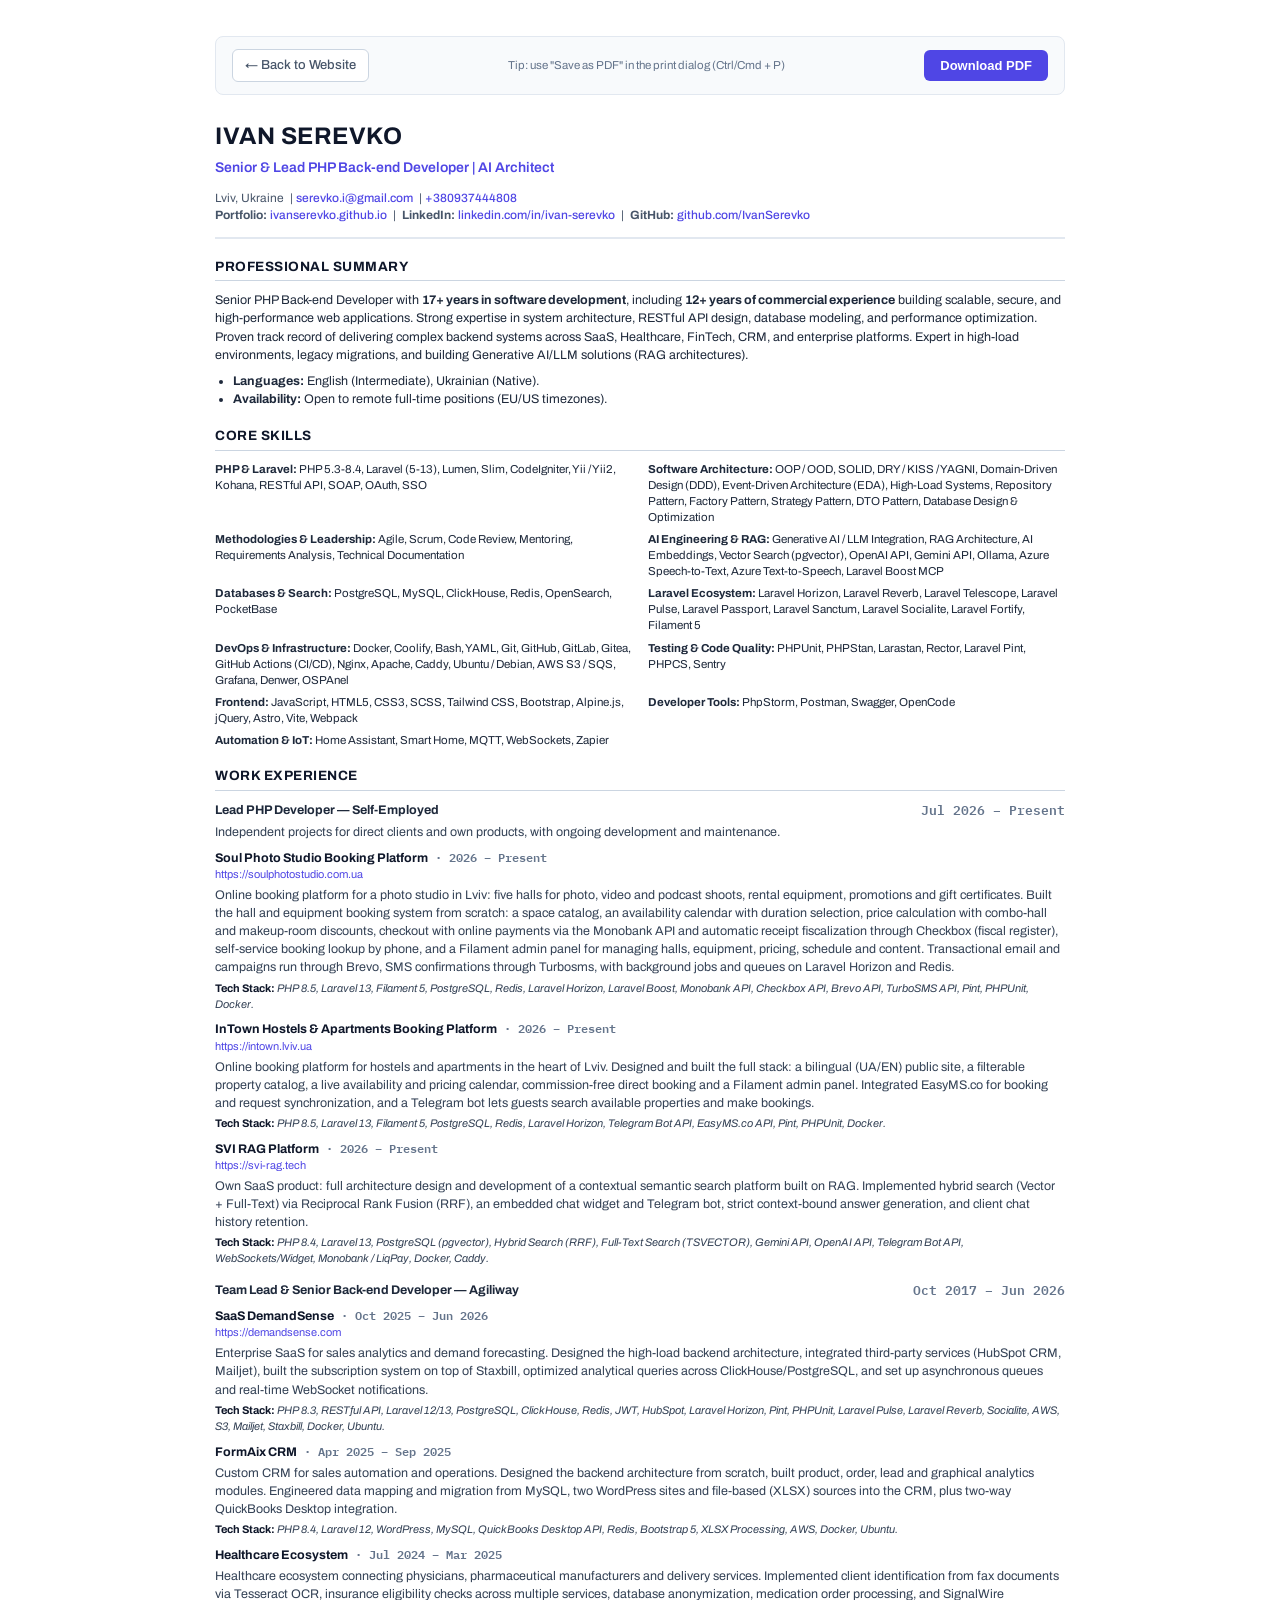
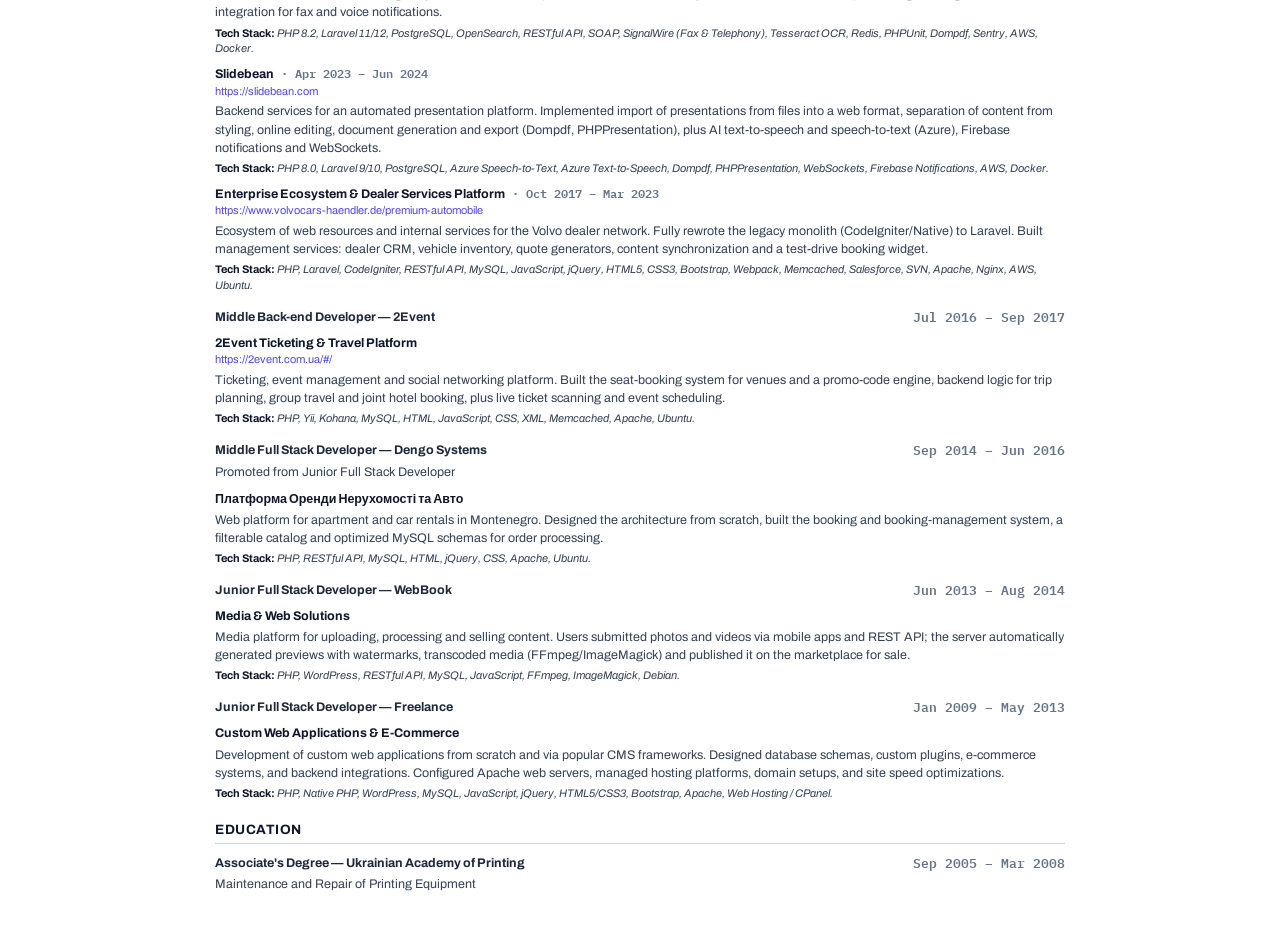
==== commit 51555ea2: "Deploying to master from @ IvanSerevko/my-portfolio-source@5c909fafea84862daa335da20722ec5dd9fde54d " ====
--- a/cv/index.html
+++ b/cv/index.html
@@ -1,5 +1,5 @@
-<!DOCTYPE html><html lang="en" data-astro-cid-uue4a3aj><head><meta charset="UTF-8"><meta name="viewport" content="width=device-width, initial-scale=1.0"><link rel="icon" type="image/svg+xml" href="/favicon.svg"><link rel="apple-touch-icon" href="/apple-touch-icon.png"><title>Ivan Serevko - CV 2026</title><meta name="description" content="CV of Ivan Serevko — Senior PHP/Laravel Back-end Developer with 17+ years in software development and 12+ years of commercial experience."><link rel="canonical" href="https://IvanSerevko.github.io/cv/"><style>@import "https://fonts.googleapis.com/css2?family=Archivo:wght@400;500;600;700&family=IBM+Plex+Mono:wght@400;500&display=swap";body{color:#1e293b;background:#fff;max-width:850px;margin:0 auto;padding:36px;font-family:Archivo,sans-serif;font-size:12.5px;line-height:1.45}.no-print[data-astro-cid-uue4a3aj]{background:#f8fafc;border:1px solid #e2e8f0;border-radius:8px;justify-content:space-between;align-items:center;gap:12px;margin-bottom:24px;padding:12px 16px;display:flex}.btn-back[data-astro-cid-uue4a3aj]{color:#475569;background:#fff;border:1px solid #cbd5e1;border-radius:6px;align-items:center;gap:6px;padding:6px 12px;font-size:13px;font-weight:500;text-decoration:none;transition:all .2s;display:inline-flex}.btn-back[data-astro-cid-uue4a3aj]:hover{color:#0f172a;background:#f1f5f9;border-color:#94a3b8}.btn-print[data-astro-cid-uue4a3aj]{color:#fff;cursor:pointer;background:#4f46e5;border:none;border-radius:6px;padding:8px 16px;font-size:13px;font-weight:600;transition:background .2s}.btn-print[data-astro-cid-uue4a3aj]:hover{background:#4338ca}.btn-back[data-astro-cid-uue4a3aj]:focus-visible,.btn-print[data-astro-cid-uue4a3aj]:focus-visible{outline-offset:2px;outline:2px solid #4f46e5}.hint[data-astro-cid-uue4a3aj]{color:#64748b;font-size:11.5px}h1[data-astro-cid-uue4a3aj]{color:#0f172a;text-transform:uppercase;letter-spacing:.5px;margin:0 0 4px;font-size:24px}.subtitle[data-astro-cid-uue4a3aj]{color:#4f46e5;margin-bottom:12px;font-size:14px;font-weight:600}.contacts[data-astro-cid-uue4a3aj]{color:#475569;border-bottom:2px solid #e2e8f0;margin-bottom:16px;padding-bottom:12px;font-size:12px}.contacts[data-astro-cid-uue4a3aj] a[data-astro-cid-uue4a3aj]{color:#4f46e5;font-weight:500;text-decoration:none}h2[data-astro-cid-uue4a3aj]{text-transform:uppercase;color:#0f172a;letter-spacing:.5px;border-bottom:1px solid #cbd5e1;margin-top:18px;margin-bottom:10px;padding-bottom:4px;font-size:13.5px}.skills-grid[data-astro-cid-uue4a3aj]{grid-template-columns:repeat(2,1fr);gap:6px 16px;margin-bottom:12px;display:grid}.skill-item[data-astro-cid-uue4a3aj]{font-size:11.5px;line-height:1.4}.job[data-astro-cid-uue4a3aj]{page-break-inside:avoid;break-inside:avoid;margin-bottom:14px}.job-header[data-astro-cid-uue4a3aj]{color:#0f172a;justify-content:space-between;font-weight:700;display:flex}.job-title[data-astro-cid-uue4a3aj]{color:#1e293b}.job-date[data-astro-cid-uue4a3aj]{color:#64748b;font-family:IBM Plex Mono,monospace;font-weight:600}.website[data-astro-cid-uue4a3aj]{margin-bottom:3px;font-size:11px}.website[data-astro-cid-uue4a3aj] a[data-astro-cid-uue4a3aj]{color:#4f46e5;text-decoration:none}.stack[data-astro-cid-uue4a3aj]{color:#334155;margin-top:4px;font-size:11px;font-style:italic}.stack[data-astro-cid-uue4a3aj] strong[data-astro-cid-uue4a3aj]{color:#0f172a;font-style:normal}@media print{.no-print[data-astro-cid-uue4a3aj]{display:none!important}body{max-width:100%;margin:0;padding:0}@page{margin:1cm 1.2cm;size:A4}.skills-grid[data-astro-cid-uue4a3aj]{grid-template-columns:repeat(2,1fr)}.job[data-astro-cid-uue4a3aj]{break-inside:avoid}}
-</style></head><body data-astro-cid-uue4a3aj><!-- Top bar, hidden during print --><div class="no-print" data-astro-cid-uue4a3aj><a href="/" class="btn-back" data-astro-cid-uue4a3aj>← Back to Website</a><span class="hint" data-astro-cid-uue4a3aj>Tip: use "Save as PDF" in the print dialog (Ctrl/Cmd + P)</span><button id="download-pdf" data-filename="Ivan-Serevko-CV-2026" class="btn-print" data-astro-cid-uue4a3aj>Download PDF</button></div><h1 data-astro-cid-uue4a3aj>Ivan Serevko</h1><div class="subtitle" data-astro-cid-uue4a3aj>Senior & Lead PHP Back-end Developer | AI Architect</div><div class="contacts" data-astro-cid-uue4a3aj>Lviv, Ukraine &nbsp;|&nbsp;<a href="mailto:serevko.i@gmail.com" data-astro-cid-uue4a3aj>serevko.i@gmail.com</a> &nbsp;|&nbsp;<a href="tel:+380937444808" data-astro-cid-uue4a3aj>+380937444808</a><br data-astro-cid-uue4a3aj><strong data-astro-cid-uue4a3aj>Portfolio:</strong> <a href="https://ivanserevko.github.io" target="_blank" rel="noopener noreferrer" data-astro-cid-uue4a3aj>ivanserevko.github.io</a> &nbsp;|&nbsp; <strong data-astro-cid-uue4a3aj>LinkedIn:</strong> <a href="https://linkedin.com/in/ivan-serevko" target="_blank" rel="noopener noreferrer" data-astro-cid-uue4a3aj>linkedin.com/in/ivan-serevko</a> &nbsp;|&nbsp; <strong data-astro-cid-uue4a3aj>GitHub:</strong> <a href="https://github.com/IvanSerevko" target="_blank" rel="noopener noreferrer" data-astro-cid-uue4a3aj>github.com/IvanSerevko</a></div><h2 data-astro-cid-uue4a3aj>Professional Summary</h2><p style="margin-top: 0; margin-bottom: 8px;" data-astro-cid-uue4a3aj>Senior PHP Back-end Developer with <strong data-astro-cid-uue4a3aj>17+ years in software development</strong>, including <strong data-astro-cid-uue4a3aj>12+ years of commercial experience</strong> building scalable, secure, and high-performance web applications. Strong expertise in system architecture, RESTful API design, database modeling, and performance optimization. Proven track record of delivering complex backend systems across SaaS, Healthcare, FinTech, CRM, and enterprise platforms. Expert in high-load environments, legacy migrations, and building Generative AI/LLM solutions (RAG architectures).</p><ul style="margin: 0; padding-left: 18px;" data-astro-cid-uue4a3aj><li data-astro-cid-uue4a3aj><strong data-astro-cid-uue4a3aj>Languages:</strong> English (Intermediate), Ukrainian (Native).</li><li data-astro-cid-uue4a3aj><strong data-astro-cid-uue4a3aj>Availability:</strong> Open to remote full-time positions (EU/US timezones).</li></ul><h2 data-astro-cid-uue4a3aj>Core Skills</h2><div class="skills-grid" data-astro-cid-uue4a3aj><div class="skill-item" data-astro-cid-uue4a3aj><strong data-astro-cid-uue4a3aj>PHP &amp; Laravel:</strong> PHP 5.3-8.4, Laravel (5-13), Lumen, Slim, CodeIgniter, Yii / Yii2, Kohana, RESTful API, SOAP, OAuth, SSO</div><div class="skill-item" data-astro-cid-uue4a3aj><strong data-astro-cid-uue4a3aj>Software Architecture:</strong> OOP / OOD, SOLID, DRY / KISS / YAGNI, Domain-Driven Design (DDD), Event-Driven Architecture (EDA), High-Load Systems, Repository Pattern, Factory Pattern, Strategy Pattern, DTO Pattern, Database Design &amp; Optimization</div><div class="skill-item" data-astro-cid-uue4a3aj><strong data-astro-cid-uue4a3aj>AI Engineering &amp; RAG:</strong> Generative AI / LLM Integration, RAG Architecture, AI Embeddings, Vector Search (pgvector), OpenAI API, Gemini API, Ollama, Azure Speech-to-Text, Azure Text-to-Speech, Laravel Boost MCP</div><div class="skill-item" data-astro-cid-uue4a3aj><strong data-astro-cid-uue4a3aj>Databases &amp; Search:</strong> PostgreSQL, MySQL, ClickHouse, Redis, OpenSearch, PocketBase</div><div class="skill-item" data-astro-cid-uue4a3aj><strong data-astro-cid-uue4a3aj>Laravel Ecosystem:</strong> Laravel Horizon, Laravel Reverb, Laravel Telescope, Laravel Pulse, Laravel Passport, Laravel Sanctum, Laravel Socialite, Laravel Fortify, Filament 5</div><div class="skill-item" data-astro-cid-uue4a3aj><strong data-astro-cid-uue4a3aj>DevOps &amp; Infrastructure:</strong> Docker, Coolify, Bash, YAML, Git, GitHub, GitLab, Gitea, GitHub Actions (CI/CD), Nginx, Apache, Caddy, Ubuntu / Debian, AWS S3 / SQS, Grafana, Denwer, OSPAnel</div><div class="skill-item" data-astro-cid-uue4a3aj><strong data-astro-cid-uue4a3aj>Testing &amp; Code Quality:</strong> PHPUnit, PHPStan, Larastan, Rector, Laravel Pint, PHPCS, Sentry</div><div class="skill-item" data-astro-cid-uue4a3aj><strong data-astro-cid-uue4a3aj>Frontend:</strong> JavaScript, HTML5, CSS3, SCSS, Tailwind CSS, Bootstrap, Alpine.js, jQuery, Astro, Vite, Webpack</div><div class="skill-item" data-astro-cid-uue4a3aj><strong data-astro-cid-uue4a3aj>Developer Tools:</strong> PhpStorm, Postman, Swagger, OpenCode</div><div class="skill-item" data-astro-cid-uue4a3aj><strong data-astro-cid-uue4a3aj>Automation &amp; IoT:</strong> Home Assistant, Smart Home, MQTT, WebSockets, Zapier</div></div><h2 data-astro-cid-uue4a3aj>Work Experience</h2><div class="job" data-astro-cid-uue4a3aj><div class="job-header" data-astro-cid-uue4a3aj><span class="job-title" data-astro-cid-uue4a3aj>Lead Full Stack Developer — Soul Photo Studio (Soul Photo Studio Booking Platform)</span><span class="job-date" data-astro-cid-uue4a3aj>2026</span></div><div class="website" data-astro-cid-uue4a3aj><strong data-astro-cid-uue4a3aj>Project:</strong> <a href="https://soulphotostudio.com.ua" target="_blank" rel="noopener noreferrer" data-astro-cid-uue4a3aj>https://soulphotostudio.com.ua</a></div><p style="margin: 3px 0; color: #334155;" data-astro-cid-uue4a3aj>Online booking platform for a photo studio in Lviv: five halls for photo, video and podcast shoots, rental equipment, promotions and gift certificates. Built the hall and equipment booking system from scratch: a space catalog, an availability calendar with duration selection, price calculation with combo-hall and makeup-room discounts, checkout with online payments via the Monobank API and automatic receipt fiscalization through Checkbox (fiscal register), self-service booking lookup by phone, and a Filament admin panel for managing halls, equipment, pricing, schedule and content. Transactional email and campaigns run through Brevo, SMS confirmations through Turbosms, with background jobs and queues on Laravel Horizon and Redis.</p><div class="stack" data-astro-cid-uue4a3aj><strong data-astro-cid-uue4a3aj>Tech Stack:</strong> PHP 8.5, Laravel 13, Filament 5, PostgreSQL, Redis, Laravel Horizon, Laravel Boost, Monobank API, Checkbox API, Brevo API, TurboSMS API, Pint, PHPUnit, Docker.</div></div><div class="job" data-astro-cid-uue4a3aj><div class="job-header" data-astro-cid-uue4a3aj><span class="job-title" data-astro-cid-uue4a3aj>Lead Full Stack Developer — InTown (InTown Hostels &amp; Apartments Booking Platform)</span><span class="job-date" data-astro-cid-uue4a3aj>2026</span></div><div class="website" data-astro-cid-uue4a3aj><strong data-astro-cid-uue4a3aj>Project:</strong> <a href="https://intown.lviv.ua" target="_blank" rel="noopener noreferrer" data-astro-cid-uue4a3aj>https://intown.lviv.ua</a></div><p style="margin: 3px 0; color: #334155;" data-astro-cid-uue4a3aj>Online booking platform for hostels and apartments in the heart of Lviv. Designed and built the full stack: a bilingual (UA/EN) public site, a filterable property catalog, a live availability and pricing calendar, commission-free direct booking and a Filament admin panel. Integrated EasyMS.co for booking and request synchronization, and a Telegram bot lets guests search available properties and make bookings.</p><div class="stack" data-astro-cid-uue4a3aj><strong data-astro-cid-uue4a3aj>Tech Stack:</strong> PHP 8.5, Laravel 13, Filament 5, PostgreSQL, Redis, Laravel Horizon, Telegram Bot API, EasyMS.co API, Pint, PHPUnit, Docker.</div></div><div class="job" data-astro-cid-uue4a3aj><div class="job-header" data-astro-cid-uue4a3aj><span class="job-title" data-astro-cid-uue4a3aj>Creator &amp; Lead Architect — SVI RAG (SaaS Project) (SVI RAG Platform)</span><span class="job-date" data-astro-cid-uue4a3aj>2026</span></div><div class="website" data-astro-cid-uue4a3aj><strong data-astro-cid-uue4a3aj>Project:</strong> <a href="https://svi-rag.tech" target="_blank" rel="noopener noreferrer" data-astro-cid-uue4a3aj>https://svi-rag.tech</a></div><p style="margin: 3px 0; color: #334155;" data-astro-cid-uue4a3aj>Own SaaS product: full architecture design and development of a contextual semantic search platform built on RAG. Implemented hybrid search (Vector + Full-Text) via Reciprocal Rank Fusion (RRF), an embedded chat widget and Telegram bot, strict context-bound answer generation, and client chat history retention.</p><div class="stack" data-astro-cid-uue4a3aj><strong data-astro-cid-uue4a3aj>Tech Stack:</strong> PHP 8.4, Laravel 13, PostgreSQL (pgvector), Hybrid Search (RRF), Full-Text Search (TSVECTOR), Gemini API, OpenAI API, Telegram Bot API, WebSockets/Widget, Monobank / LiqPay, Docker, Caddy.</div></div><div class="job" data-astro-cid-uue4a3aj><div class="job-header" data-astro-cid-uue4a3aj><span class="job-title" data-astro-cid-uue4a3aj>Senior Back-end Developer — DemandSense | Agiliway (SaaS DemandSense)</span><span class="job-date" data-astro-cid-uue4a3aj>2025 – 2026</span></div><div class="website" data-astro-cid-uue4a3aj><strong data-astro-cid-uue4a3aj>Project:</strong> <a href="https://demandsense.com" target="_blank" rel="noopener noreferrer" data-astro-cid-uue4a3aj>https://demandsense.com</a></div><p style="margin: 3px 0; color: #334155;" data-astro-cid-uue4a3aj>Enterprise SaaS for sales analytics and demand forecasting. Designed the high-load backend architecture, integrated third-party services (HubSpot CRM, Mailjet), built the subscription system on top of Staxbill, optimized analytical queries across ClickHouse/PostgreSQL, and set up asynchronous queues and real-time WebSocket notifications.</p><div class="stack" data-astro-cid-uue4a3aj><strong data-astro-cid-uue4a3aj>Tech Stack:</strong> PHP 8.3, RESTful API, Laravel 12/13, PostgreSQL, ClickHouse, Redis, JWT, HubSpot, Laravel Horizon, Pint, PHPUnit, Laravel Pulse, Laravel Reverb, Socialite, AWS, S3, Mailjet, Staxbill, Docker, Ubuntu.</div></div><div class="job" data-astro-cid-uue4a3aj><div class="job-header" data-astro-cid-uue4a3aj><span class="job-title" data-astro-cid-uue4a3aj>Creator &amp; Lead Architect — Agiliway (FormAix CRM)</span><span class="job-date" data-astro-cid-uue4a3aj>2025</span></div><p style="margin: 3px 0; color: #334155;" data-astro-cid-uue4a3aj>Custom CRM for sales automation and operations. Designed the backend architecture from scratch, built product, order, lead and graphical analytics modules. Engineered data mapping and migration from MySQL, two WordPress sites and file-based (XLSX) sources into the CRM, plus two-way QuickBooks Desktop integration.</p><div class="stack" data-astro-cid-uue4a3aj><strong data-astro-cid-uue4a3aj>Tech Stack:</strong> PHP 8.4, Laravel 12, WordPress, MySQL, QuickBooks Desktop API, Redis, Bootstrap 5, XLSX Processing, AWS, Docker, Ubuntu.</div></div><div class="job" data-astro-cid-uue4a3aj><div class="job-header" data-astro-cid-uue4a3aj><span class="job-title" data-astro-cid-uue4a3aj>Senior Back-end Developer — Agiliway (Healthcare Ecosystem)</span><span class="job-date" data-astro-cid-uue4a3aj>2024 – 2025</span></div><p style="margin: 3px 0; color: #334155;" data-astro-cid-uue4a3aj>Healthcare ecosystem connecting physicians, pharmaceutical manufacturers and delivery services. Implemented client identification from fax documents via Tesseract OCR, insurance eligibility checks across multiple services, database anonymization, medication order processing, and SignalWire integration for fax and voice notifications.</p><div class="stack" data-astro-cid-uue4a3aj><strong data-astro-cid-uue4a3aj>Tech Stack:</strong> PHP 8.2, Laravel 11/12, PostgreSQL, OpenSearch, RESTful API, SOAP, SignalWire (Fax &amp; Telephony), Tesseract OCR, Redis, PHPUnit, Dompdf, Sentry, AWS, Docker.</div></div><div class="job" data-astro-cid-uue4a3aj><div class="job-header" data-astro-cid-uue4a3aj><span class="job-title" data-astro-cid-uue4a3aj>Senior Back-end Developer — Agiliway (Slidebean)</span><span class="job-date" data-astro-cid-uue4a3aj>2023 - 2024</span></div><div class="website" data-astro-cid-uue4a3aj><strong data-astro-cid-uue4a3aj>Project:</strong> <a href="https://slidebean.com" target="_blank" rel="noopener noreferrer" data-astro-cid-uue4a3aj>https://slidebean.com</a></div><p style="margin: 3px 0; color: #334155;" data-astro-cid-uue4a3aj>Backend services for an automated presentation platform. Implemented import of presentations from files into a web format, separation of content from styling, online editing, document generation and export (Dompdf, PHPPresentation), plus AI text-to-speech and speech-to-text (Azure), Firebase notifications and WebSockets.</p><div class="stack" data-astro-cid-uue4a3aj><strong data-astro-cid-uue4a3aj>Tech Stack:</strong> PHP 8.0, Laravel 9/10, PostgreSQL, Azure Speech-to-Text, Azure Text-to-Speech, Dompdf, PHPPresentation, WebSockets, Firebase Notifications, AWS, Docker.</div></div><div class="job" data-astro-cid-uue4a3aj><div class="job-header" data-astro-cid-uue4a3aj><span class="job-title" data-astro-cid-uue4a3aj>Senior / Team Lead Back-end Developer — Volvo Cars Dealer Network | Agiliway (Enterprise Ecosystem &amp; Dealer Services Platform)</span><span class="job-date" data-astro-cid-uue4a3aj>2017 – 2023</span></div><div class="website" data-astro-cid-uue4a3aj><strong data-astro-cid-uue4a3aj>Project:</strong> <a href="https://www.volvocars-haendler.de/premium-automobile" target="_blank" rel="noopener noreferrer" data-astro-cid-uue4a3aj>https://www.volvocars-haendler.de/premium-automobile</a></div><p style="margin: 3px 0; color: #334155;" data-astro-cid-uue4a3aj>Ecosystem of web resources and internal services for the Volvo dealer network. Fully rewrote the legacy monolith (CodeIgniter/Native) to Laravel. Built management services: dealer CRM, vehicle inventory, quote generators, content synchronization and a test-drive booking widget.</p><div class="stack" data-astro-cid-uue4a3aj><strong data-astro-cid-uue4a3aj>Tech Stack:</strong> PHP, Laravel, CodeIgniter, RESTful API, MySQL, JavaScript, jQuery, HTML5, CSS3, Bootstrap, Webpack, Memcached, Salesforce, SVN, Apache, Nginx, AWS, Ubuntu.</div></div><div class="job" data-astro-cid-uue4a3aj><div class="job-header" data-astro-cid-uue4a3aj><span class="job-title" data-astro-cid-uue4a3aj>Middle Back-end Developer — 2Event (2Event Ticketing &amp; Travel Platform)</span><span class="job-date" data-astro-cid-uue4a3aj>2016 – 2017</span></div><div class="website" data-astro-cid-uue4a3aj><strong data-astro-cid-uue4a3aj>Project:</strong> <a href="https://2event.com.ua/#/" target="_blank" rel="noopener noreferrer" data-astro-cid-uue4a3aj>https://2event.com.ua/#/</a></div><p style="margin: 3px 0; color: #334155;" data-astro-cid-uue4a3aj>Ticketing, event management and social networking platform. Built the seat-booking system for venues and a promo-code engine, backend logic for trip planning, group travel and joint hotel booking, plus live ticket scanning and event scheduling.</p><div class="stack" data-astro-cid-uue4a3aj><strong data-astro-cid-uue4a3aj>Tech Stack:</strong> PHP, Yii, Kohana, MySQL, HTML, JavaScript, CSS, XML, Memcached, Apache, Ubuntu.</div></div><div class="job" data-astro-cid-uue4a3aj><div class="job-header" data-astro-cid-uue4a3aj><span class="job-title" data-astro-cid-uue4a3aj>Junior Full Stack Developer — Dengo Systems (Платформа Оренди Нерухомості та Авто)</span><span class="job-date" data-astro-cid-uue4a3aj>2014 – 2016</span></div><p style="margin: 3px 0; color: #334155;" data-astro-cid-uue4a3aj>Web platform for apartment and car rentals in Montenegro. Designed the architecture from scratch, built the booking and booking-management system, a filterable catalog and optimized MySQL schemas for order processing.</p><div class="stack" data-astro-cid-uue4a3aj><strong data-astro-cid-uue4a3aj>Tech Stack:</strong> PHP, RESTful API, MySQL, HTML, jQuery, CSS, Apache, Ubuntu.</div></div><div class="job" data-astro-cid-uue4a3aj><div class="job-header" data-astro-cid-uue4a3aj><span class="job-title" data-astro-cid-uue4a3aj>Junior Full Stack Developer — WebBook (Media &amp; Web Solutions)</span><span class="job-date" data-astro-cid-uue4a3aj>2014</span></div><p style="margin: 3px 0; color: #334155;" data-astro-cid-uue4a3aj>Media platform for uploading, processing and selling content. Users submitted photos and videos via mobile apps and REST API; the server automatically generated previews with watermarks, transcoded media (FFmpeg/ImageMagick) and published it on the marketplace for sale.</p><div class="stack" data-astro-cid-uue4a3aj><strong data-astro-cid-uue4a3aj>Tech Stack:</strong> PHP, WordPress, RESTful API, MySQL, JavaScript, FFmpeg, ImageMagick, Debian.</div></div><div class="job" data-astro-cid-uue4a3aj><div class="job-header" data-astro-cid-uue4a3aj><span class="job-title" data-astro-cid-uue4a3aj>Junior Full Stack Developer — Freelance (Custom Web Applications &amp; E-Commerce)</span><span class="job-date" data-astro-cid-uue4a3aj>2009 – 2014</span></div><p style="margin: 3px 0; color: #334155;" data-astro-cid-uue4a3aj>Development of custom web applications from scratch and via popular CMS frameworks. Designed database schemas, custom plugins, e-commerce systems, and backend integrations. Configured Apache web servers, managed hosting platforms, domain setups, and site speed optimizations.</p><div class="stack" data-astro-cid-uue4a3aj><strong data-astro-cid-uue4a3aj>Tech Stack:</strong> PHP, Native PHP, WordPress, MySQL, JavaScript, jQuery, HTML5/CSS3, Bootstrap, Apache, Web Hosting / CPanel.</div></div><h2 data-astro-cid-uue4a3aj>Education</h2><p style="margin: 0;" data-astro-cid-uue4a3aj><strong data-astro-cid-uue4a3aj>Associate's Degree</strong> — Ukrainian Academy of Printing (Maintenance and Repair of Printing Equipment)</p><script>
+<!DOCTYPE html><html lang="en" data-astro-cid-uue4a3aj><head><meta charset="UTF-8"><meta name="viewport" content="width=device-width, initial-scale=1.0"><link rel="icon" type="image/svg+xml" href="/favicon.svg"><link rel="apple-touch-icon" href="/apple-touch-icon.png"><title>Ivan Serevko - CV 2026</title><meta name="description" content="CV of Ivan Serevko — Senior PHP/Laravel Back-end Developer with 17+ years in software development and 12+ years of commercial experience."><link rel="canonical" href="https://IvanSerevko.github.io/cv/"><style>@import "https://fonts.googleapis.com/css2?family=Archivo:wght@400;500;600;700&family=IBM+Plex+Mono:wght@400;500&display=swap";body{color:#1e293b;background:#fff;max-width:850px;margin:0 auto;padding:36px;font-family:Archivo,sans-serif;font-size:12.5px;line-height:1.45}.no-print[data-astro-cid-uue4a3aj]{background:#f8fafc;border:1px solid #e2e8f0;border-radius:8px;justify-content:space-between;align-items:center;gap:12px;margin-bottom:24px;padding:12px 16px;display:flex}.btn-back[data-astro-cid-uue4a3aj]{color:#475569;background:#fff;border:1px solid #cbd5e1;border-radius:6px;align-items:center;gap:6px;padding:6px 12px;font-size:13px;font-weight:500;text-decoration:none;transition:all .2s;display:inline-flex}.btn-back[data-astro-cid-uue4a3aj]:hover{color:#0f172a;background:#f1f5f9;border-color:#94a3b8}.btn-print[data-astro-cid-uue4a3aj]{color:#fff;cursor:pointer;background:#4f46e5;border:none;border-radius:6px;padding:8px 16px;font-size:13px;font-weight:600;transition:background .2s}.btn-print[data-astro-cid-uue4a3aj]:hover{background:#4338ca}.btn-back[data-astro-cid-uue4a3aj]:focus-visible,.btn-print[data-astro-cid-uue4a3aj]:focus-visible{outline-offset:2px;outline:2px solid #4f46e5}.hint[data-astro-cid-uue4a3aj]{color:#64748b;font-size:11.5px}h1[data-astro-cid-uue4a3aj]{color:#0f172a;text-transform:uppercase;letter-spacing:.5px;margin:0 0 4px;font-size:24px}.subtitle[data-astro-cid-uue4a3aj]{color:#4f46e5;margin-bottom:12px;font-size:14px;font-weight:600}.contacts[data-astro-cid-uue4a3aj]{color:#475569;border-bottom:2px solid #e2e8f0;margin-bottom:16px;padding-bottom:12px;font-size:12px}.contacts[data-astro-cid-uue4a3aj] a[data-astro-cid-uue4a3aj]{color:#4f46e5;font-weight:500;text-decoration:none}h2[data-astro-cid-uue4a3aj]{text-transform:uppercase;color:#0f172a;letter-spacing:.5px;border-bottom:1px solid #cbd5e1;margin-top:18px;margin-bottom:10px;padding-bottom:4px;font-size:13.5px}.skills-grid[data-astro-cid-uue4a3aj]{grid-template-columns:repeat(2,1fr);gap:6px 16px;margin-bottom:12px;display:grid}.skill-item[data-astro-cid-uue4a3aj]{font-size:11.5px;line-height:1.4}.job[data-astro-cid-uue4a3aj]{page-break-inside:avoid;break-inside:avoid;margin-bottom:14px}.job-note[data-astro-cid-uue4a3aj]{color:#334155;margin:4px 0 0}.project[data-astro-cid-uue4a3aj]{margin-top:8px}.project-title[data-astro-cid-uue4a3aj]{color:#0f172a;font-size:12.5px}.project-period[data-astro-cid-uue4a3aj]{color:#64748b;font-family:IBM Plex Mono,monospace;font-size:11.5px;font-weight:600}.job-header[data-astro-cid-uue4a3aj]{color:#0f172a;justify-content:space-between;font-weight:700;display:flex}.job-title[data-astro-cid-uue4a3aj]{color:#1e293b}.job-date[data-astro-cid-uue4a3aj]{color:#64748b;font-family:IBM Plex Mono,monospace;font-weight:600}.website[data-astro-cid-uue4a3aj]{margin-bottom:3px;font-size:11px}.website[data-astro-cid-uue4a3aj] a[data-astro-cid-uue4a3aj]{color:#4f46e5;text-decoration:none}.stack[data-astro-cid-uue4a3aj]{color:#334155;margin-top:4px;font-size:11px;font-style:italic}.stack[data-astro-cid-uue4a3aj] strong[data-astro-cid-uue4a3aj]{color:#0f172a;font-style:normal}@media print{.no-print[data-astro-cid-uue4a3aj]{display:none!important}body{max-width:100%;margin:0;padding:0}@page{margin:1cm 1.2cm;size:A4}.skills-grid[data-astro-cid-uue4a3aj]{grid-template-columns:1fr}.job[data-astro-cid-uue4a3aj]{break-inside:avoid}}
+</style></head><body data-astro-cid-uue4a3aj><!-- Top bar, hidden during print --><div class="no-print" data-astro-cid-uue4a3aj><a href="/" class="btn-back" data-astro-cid-uue4a3aj>← Back to Website</a><span class="hint" data-astro-cid-uue4a3aj>Tip: use "Save as PDF" in the print dialog (Ctrl/Cmd + P)</span><button id="download-pdf" data-filename="Ivan-Serevko-CV-2026" class="btn-print" data-astro-cid-uue4a3aj>Download PDF</button></div><h1 data-astro-cid-uue4a3aj>Ivan Serevko</h1><div class="subtitle" data-astro-cid-uue4a3aj>Senior & Lead PHP Back-end Developer | AI Architect</div><div class="contacts" data-astro-cid-uue4a3aj>Lviv, Ukraine &nbsp;|&nbsp;<a href="mailto:serevko.i@gmail.com" data-astro-cid-uue4a3aj>serevko.i@gmail.com</a> &nbsp;|&nbsp;<a href="tel:+380937444808" data-astro-cid-uue4a3aj>+380937444808</a><br data-astro-cid-uue4a3aj><strong data-astro-cid-uue4a3aj>Portfolio:</strong> <a href="https://ivanserevko.github.io" target="_blank" rel="noopener noreferrer" data-astro-cid-uue4a3aj>ivanserevko.github.io</a> &nbsp;|&nbsp; <strong data-astro-cid-uue4a3aj>LinkedIn:</strong> <a href="https://linkedin.com/in/ivan-serevko" target="_blank" rel="noopener noreferrer" data-astro-cid-uue4a3aj>linkedin.com/in/ivan-serevko</a> &nbsp;|&nbsp; <strong data-astro-cid-uue4a3aj>GitHub:</strong> <a href="https://github.com/IvanSerevko" target="_blank" rel="noopener noreferrer" data-astro-cid-uue4a3aj>github.com/IvanSerevko</a></div><h2 data-astro-cid-uue4a3aj>Professional Summary</h2><p style="margin-top: 0; margin-bottom: 8px;" data-astro-cid-uue4a3aj>Senior PHP Back-end Developer with <strong data-astro-cid-uue4a3aj>17+ years in software development</strong>, including <strong data-astro-cid-uue4a3aj>12+ years of commercial experience</strong> building scalable, secure, and high-performance web applications. Strong expertise in system architecture, RESTful API design, database modeling, and performance optimization. Proven track record of delivering complex backend systems across SaaS, Healthcare, FinTech, CRM, and enterprise platforms. Expert in high-load environments, legacy migrations, and building Generative AI/LLM solutions (RAG architectures).</p><ul style="margin: 0; padding-left: 18px;" data-astro-cid-uue4a3aj><li data-astro-cid-uue4a3aj><strong data-astro-cid-uue4a3aj>Languages:</strong> English (Intermediate), Ukrainian (Native).</li><li data-astro-cid-uue4a3aj><strong data-astro-cid-uue4a3aj>Availability:</strong> Open to remote full-time positions (EU/US timezones).</li></ul><h2 data-astro-cid-uue4a3aj>Core Skills</h2><div class="skills-grid" data-astro-cid-uue4a3aj><div class="skill-item" data-astro-cid-uue4a3aj><strong data-astro-cid-uue4a3aj>PHP &amp; Laravel:</strong> PHP 5.3-8.4, Laravel (5-13), Lumen, Slim, CodeIgniter, Yii / Yii2, Kohana, RESTful API, SOAP, OAuth, SSO</div><div class="skill-item" data-astro-cid-uue4a3aj><strong data-astro-cid-uue4a3aj>Software Architecture:</strong> OOP / OOD, SOLID, DRY / KISS / YAGNI, Domain-Driven Design (DDD), Event-Driven Architecture (EDA), High-Load Systems, Repository Pattern, Factory Pattern, Strategy Pattern, DTO Pattern, Database Design &amp; Optimization</div><div class="skill-item" data-astro-cid-uue4a3aj><strong data-astro-cid-uue4a3aj>Methodologies &amp; Leadership:</strong> Agile, Scrum, Code Review, Mentoring, Requirements Analysis, Technical Documentation</div><div class="skill-item" data-astro-cid-uue4a3aj><strong data-astro-cid-uue4a3aj>AI Engineering &amp; RAG:</strong> Generative AI / LLM Integration, RAG Architecture, AI Embeddings, Vector Search (pgvector), OpenAI API, Gemini API, Ollama, Azure Speech-to-Text, Azure Text-to-Speech, Laravel Boost MCP</div><div class="skill-item" data-astro-cid-uue4a3aj><strong data-astro-cid-uue4a3aj>Databases &amp; Search:</strong> PostgreSQL, MySQL, ClickHouse, Redis, OpenSearch, PocketBase</div><div class="skill-item" data-astro-cid-uue4a3aj><strong data-astro-cid-uue4a3aj>Laravel Ecosystem:</strong> Laravel Horizon, Laravel Reverb, Laravel Telescope, Laravel Pulse, Laravel Passport, Laravel Sanctum, Laravel Socialite, Laravel Fortify, Filament 5</div><div class="skill-item" data-astro-cid-uue4a3aj><strong data-astro-cid-uue4a3aj>DevOps &amp; Infrastructure:</strong> Docker, Coolify, Bash, YAML, Git, GitHub, GitLab, Gitea, GitHub Actions (CI/CD), Nginx, Apache, Caddy, Ubuntu / Debian, AWS S3 / SQS, Grafana, Denwer, OSPAnel</div><div class="skill-item" data-astro-cid-uue4a3aj><strong data-astro-cid-uue4a3aj>Testing &amp; Code Quality:</strong> PHPUnit, PHPStan, Larastan, Rector, Laravel Pint, PHPCS, Sentry</div><div class="skill-item" data-astro-cid-uue4a3aj><strong data-astro-cid-uue4a3aj>Frontend:</strong> JavaScript, HTML5, CSS3, SCSS, Tailwind CSS, Bootstrap, Alpine.js, jQuery, Astro, Vite, Webpack</div><div class="skill-item" data-astro-cid-uue4a3aj><strong data-astro-cid-uue4a3aj>Developer Tools:</strong> PhpStorm, Postman, Swagger, OpenCode</div><div class="skill-item" data-astro-cid-uue4a3aj><strong data-astro-cid-uue4a3aj>Automation &amp; IoT:</strong> Home Assistant, Smart Home, MQTT, WebSockets, Zapier</div></div><h2 data-astro-cid-uue4a3aj>Work Experience</h2><div class="job" data-astro-cid-uue4a3aj><div class="job-header" data-astro-cid-uue4a3aj><span class="job-title" data-astro-cid-uue4a3aj>Lead PHP Developer — Self-Employed</span><span class="job-date" data-astro-cid-uue4a3aj>Jul 2026 – Present</span></div><p class="job-note" data-astro-cid-uue4a3aj>Independent projects for direct clients and own products, with ongoing development and maintenance.</p><div class="project" data-astro-cid-uue4a3aj><div class="project-title" data-astro-cid-uue4a3aj><strong data-astro-cid-uue4a3aj>Soul Photo Studio Booking Platform</strong><span class="project-period" data-astro-cid-uue4a3aj> · 2026 – Present</span></div><div class="website" data-astro-cid-uue4a3aj><a href="https://soulphotostudio.com.ua" target="_blank" rel="noopener noreferrer" data-astro-cid-uue4a3aj>https://soulphotostudio.com.ua</a></div><p style="margin: 3px 0; color: #334155;" data-astro-cid-uue4a3aj>Online booking platform for a photo studio in Lviv: five halls for photo, video and podcast shoots, rental equipment, promotions and gift certificates. Built the hall and equipment booking system from scratch: a space catalog, an availability calendar with duration selection, price calculation with combo-hall and makeup-room discounts, checkout with online payments via the Monobank API and automatic receipt fiscalization through Checkbox (fiscal register), self-service booking lookup by phone, and a Filament admin panel for managing halls, equipment, pricing, schedule and content. Transactional email and campaigns run through Brevo, SMS confirmations through Turbosms, with background jobs and queues on Laravel Horizon and Redis.</p><div class="stack" data-astro-cid-uue4a3aj><strong data-astro-cid-uue4a3aj>Tech Stack:</strong> PHP 8.5, Laravel 13, Filament 5, PostgreSQL, Redis, Laravel Horizon, Laravel Boost, Monobank API, Checkbox API, Brevo API, TurboSMS API, Pint, PHPUnit, Docker.</div></div><div class="project" data-astro-cid-uue4a3aj><div class="project-title" data-astro-cid-uue4a3aj><strong data-astro-cid-uue4a3aj>InTown Hostels &amp; Apartments Booking Platform</strong><span class="project-period" data-astro-cid-uue4a3aj> · 2026 – Present</span></div><div class="website" data-astro-cid-uue4a3aj><a href="https://intown.lviv.ua" target="_blank" rel="noopener noreferrer" data-astro-cid-uue4a3aj>https://intown.lviv.ua</a></div><p style="margin: 3px 0; color: #334155;" data-astro-cid-uue4a3aj>Online booking platform for hostels and apartments in the heart of Lviv. Designed and built the full stack: a bilingual (UA/EN) public site, a filterable property catalog, a live availability and pricing calendar, commission-free direct booking and a Filament admin panel. Integrated EasyMS.co for booking and request synchronization, and a Telegram bot lets guests search available properties and make bookings.</p><div class="stack" data-astro-cid-uue4a3aj><strong data-astro-cid-uue4a3aj>Tech Stack:</strong> PHP 8.5, Laravel 13, Filament 5, PostgreSQL, Redis, Laravel Horizon, Telegram Bot API, EasyMS.co API, Pint, PHPUnit, Docker.</div></div><div class="project" data-astro-cid-uue4a3aj><div class="project-title" data-astro-cid-uue4a3aj><strong data-astro-cid-uue4a3aj>SVI RAG Platform</strong><span class="project-period" data-astro-cid-uue4a3aj> · 2026 – Present</span></div><div class="website" data-astro-cid-uue4a3aj><a href="https://svi-rag.tech" target="_blank" rel="noopener noreferrer" data-astro-cid-uue4a3aj>https://svi-rag.tech</a></div><p style="margin: 3px 0; color: #334155;" data-astro-cid-uue4a3aj>Own SaaS product: full architecture design and development of a contextual semantic search platform built on RAG. Implemented hybrid search (Vector + Full-Text) via Reciprocal Rank Fusion (RRF), an embedded chat widget and Telegram bot, strict context-bound answer generation, and client chat history retention.</p><div class="stack" data-astro-cid-uue4a3aj><strong data-astro-cid-uue4a3aj>Tech Stack:</strong> PHP 8.4, Laravel 13, PostgreSQL (pgvector), Hybrid Search (RRF), Full-Text Search (TSVECTOR), Gemini API, OpenAI API, Telegram Bot API, WebSockets/Widget, Monobank / LiqPay, Docker, Caddy.</div></div></div><div class="job" data-astro-cid-uue4a3aj><div class="job-header" data-astro-cid-uue4a3aj><span class="job-title" data-astro-cid-uue4a3aj>Team Lead &amp; Senior Back-end Developer — Agiliway</span><span class="job-date" data-astro-cid-uue4a3aj>Oct 2017 – Jun 2026</span></div><div class="project" data-astro-cid-uue4a3aj><div class="project-title" data-astro-cid-uue4a3aj><strong data-astro-cid-uue4a3aj>SaaS DemandSense</strong><span class="project-period" data-astro-cid-uue4a3aj> · Oct 2025 – Jun 2026</span></div><div class="website" data-astro-cid-uue4a3aj><a href="https://demandsense.com" target="_blank" rel="noopener noreferrer" data-astro-cid-uue4a3aj>https://demandsense.com</a></div><p style="margin: 3px 0; color: #334155;" data-astro-cid-uue4a3aj>Enterprise SaaS for sales analytics and demand forecasting. Designed the high-load backend architecture, integrated third-party services (HubSpot CRM, Mailjet), built the subscription system on top of Staxbill, optimized analytical queries across ClickHouse/PostgreSQL, and set up asynchronous queues and real-time WebSocket notifications.</p><div class="stack" data-astro-cid-uue4a3aj><strong data-astro-cid-uue4a3aj>Tech Stack:</strong> PHP 8.3, RESTful API, Laravel 12/13, PostgreSQL, ClickHouse, Redis, JWT, HubSpot, Laravel Horizon, Pint, PHPUnit, Laravel Pulse, Laravel Reverb, Socialite, AWS, S3, Mailjet, Staxbill, Docker, Ubuntu.</div></div><div class="project" data-astro-cid-uue4a3aj><div class="project-title" data-astro-cid-uue4a3aj><strong data-astro-cid-uue4a3aj>FormAix CRM</strong><span class="project-period" data-astro-cid-uue4a3aj> · Apr 2025 – Sep 2025</span></div><p style="margin: 3px 0; color: #334155;" data-astro-cid-uue4a3aj>Custom CRM for sales automation and operations. Designed the backend architecture from scratch, built product, order, lead and graphical analytics modules. Engineered data mapping and migration from MySQL, two WordPress sites and file-based (XLSX) sources into the CRM, plus two-way QuickBooks Desktop integration.</p><div class="stack" data-astro-cid-uue4a3aj><strong data-astro-cid-uue4a3aj>Tech Stack:</strong> PHP 8.4, Laravel 12, WordPress, MySQL, QuickBooks Desktop API, Redis, Bootstrap 5, XLSX Processing, AWS, Docker, Ubuntu.</div></div><div class="project" data-astro-cid-uue4a3aj><div class="project-title" data-astro-cid-uue4a3aj><strong data-astro-cid-uue4a3aj>Healthcare Ecosystem</strong><span class="project-period" data-astro-cid-uue4a3aj> · Jul 2024 – Mar 2025</span></div><p style="margin: 3px 0; color: #334155;" data-astro-cid-uue4a3aj>Healthcare ecosystem connecting physicians, pharmaceutical manufacturers and delivery services. Implemented client identification from fax documents via Tesseract OCR, insurance eligibility checks across multiple services, database anonymization, medication order processing, and SignalWire integration for fax and voice notifications.</p><div class="stack" data-astro-cid-uue4a3aj><strong data-astro-cid-uue4a3aj>Tech Stack:</strong> PHP 8.2, Laravel 11/12, PostgreSQL, OpenSearch, RESTful API, SOAP, SignalWire (Fax &amp; Telephony), Tesseract OCR, Redis, PHPUnit, Dompdf, Sentry, AWS, Docker.</div></div><div class="project" data-astro-cid-uue4a3aj><div class="project-title" data-astro-cid-uue4a3aj><strong data-astro-cid-uue4a3aj>Slidebean</strong><span class="project-period" data-astro-cid-uue4a3aj> · Apr 2023 – Jun 2024</span></div><div class="website" data-astro-cid-uue4a3aj><a href="https://slidebean.com" target="_blank" rel="noopener noreferrer" data-astro-cid-uue4a3aj>https://slidebean.com</a></div><p style="margin: 3px 0; color: #334155;" data-astro-cid-uue4a3aj>Backend services for an automated presentation platform. Implemented import of presentations from files into a web format, separation of content from styling, online editing, document generation and export (Dompdf, PHPPresentation), plus AI text-to-speech and speech-to-text (Azure), Firebase notifications and WebSockets.</p><div class="stack" data-astro-cid-uue4a3aj><strong data-astro-cid-uue4a3aj>Tech Stack:</strong> PHP 8.0, Laravel 9/10, PostgreSQL, Azure Speech-to-Text, Azure Text-to-Speech, Dompdf, PHPPresentation, WebSockets, Firebase Notifications, AWS, Docker.</div></div><div class="project" data-astro-cid-uue4a3aj><div class="project-title" data-astro-cid-uue4a3aj><strong data-astro-cid-uue4a3aj>Enterprise Ecosystem &amp; Dealer Services Platform</strong><span class="project-period" data-astro-cid-uue4a3aj> · Oct 2017 – Mar 2023</span></div><div class="website" data-astro-cid-uue4a3aj><a href="https://www.volvocars-haendler.de/premium-automobile" target="_blank" rel="noopener noreferrer" data-astro-cid-uue4a3aj>https://www.volvocars-haendler.de/premium-automobile</a></div><p style="margin: 3px 0; color: #334155;" data-astro-cid-uue4a3aj>Ecosystem of web resources and internal services for the Volvo dealer network. Fully rewrote the legacy monolith (CodeIgniter/Native) to Laravel. Built management services: dealer CRM, vehicle inventory, quote generators, content synchronization and a test-drive booking widget.</p><div class="stack" data-astro-cid-uue4a3aj><strong data-astro-cid-uue4a3aj>Tech Stack:</strong> PHP, Laravel, CodeIgniter, RESTful API, MySQL, JavaScript, jQuery, HTML5, CSS3, Bootstrap, Webpack, Memcached, Salesforce, SVN, Apache, Nginx, AWS, Ubuntu.</div></div></div><div class="job" data-astro-cid-uue4a3aj><div class="job-header" data-astro-cid-uue4a3aj><span class="job-title" data-astro-cid-uue4a3aj>Middle Back-end Developer — 2Event</span><span class="job-date" data-astro-cid-uue4a3aj>Jul 2016 – Sep 2017</span></div><div class="project" data-astro-cid-uue4a3aj><div class="project-title" data-astro-cid-uue4a3aj><strong data-astro-cid-uue4a3aj>2Event Ticketing &amp; Travel Platform</strong></div><div class="website" data-astro-cid-uue4a3aj><a href="https://2event.com.ua/#/" target="_blank" rel="noopener noreferrer" data-astro-cid-uue4a3aj>https://2event.com.ua/#/</a></div><p style="margin: 3px 0; color: #334155;" data-astro-cid-uue4a3aj>Ticketing, event management and social networking platform. Built the seat-booking system for venues and a promo-code engine, backend logic for trip planning, group travel and joint hotel booking, plus live ticket scanning and event scheduling.</p><div class="stack" data-astro-cid-uue4a3aj><strong data-astro-cid-uue4a3aj>Tech Stack:</strong> PHP, Yii, Kohana, MySQL, HTML, JavaScript, CSS, XML, Memcached, Apache, Ubuntu.</div></div></div><div class="job" data-astro-cid-uue4a3aj><div class="job-header" data-astro-cid-uue4a3aj><span class="job-title" data-astro-cid-uue4a3aj>Middle Full Stack Developer — Dengo Systems</span><span class="job-date" data-astro-cid-uue4a3aj>Sep 2014 – Jun 2016</span></div><p class="job-note" data-astro-cid-uue4a3aj>Promoted from Junior Full Stack Developer</p><div class="project" data-astro-cid-uue4a3aj><div class="project-title" data-astro-cid-uue4a3aj><strong data-astro-cid-uue4a3aj>Платформа Оренди Нерухомості та Авто</strong></div><p style="margin: 3px 0; color: #334155;" data-astro-cid-uue4a3aj>Web platform for apartment and car rentals in Montenegro. Designed the architecture from scratch, built the booking and booking-management system, a filterable catalog and optimized MySQL schemas for order processing.</p><div class="stack" data-astro-cid-uue4a3aj><strong data-astro-cid-uue4a3aj>Tech Stack:</strong> PHP, RESTful API, MySQL, HTML, jQuery, CSS, Apache, Ubuntu.</div></div></div><div class="job" data-astro-cid-uue4a3aj><div class="job-header" data-astro-cid-uue4a3aj><span class="job-title" data-astro-cid-uue4a3aj>Junior Full Stack Developer — WebBook</span><span class="job-date" data-astro-cid-uue4a3aj>Jun 2013 – Aug 2014</span></div><div class="project" data-astro-cid-uue4a3aj><div class="project-title" data-astro-cid-uue4a3aj><strong data-astro-cid-uue4a3aj>Media &amp; Web Solutions</strong></div><p style="margin: 3px 0; color: #334155;" data-astro-cid-uue4a3aj>Media platform for uploading, processing and selling content. Users submitted photos and videos via mobile apps and REST API; the server automatically generated previews with watermarks, transcoded media (FFmpeg/ImageMagick) and published it on the marketplace for sale.</p><div class="stack" data-astro-cid-uue4a3aj><strong data-astro-cid-uue4a3aj>Tech Stack:</strong> PHP, WordPress, RESTful API, MySQL, JavaScript, FFmpeg, ImageMagick, Debian.</div></div></div><div class="job" data-astro-cid-uue4a3aj><div class="job-header" data-astro-cid-uue4a3aj><span class="job-title" data-astro-cid-uue4a3aj>Junior Full Stack Developer — Freelance</span><span class="job-date" data-astro-cid-uue4a3aj>Jan 2009 – May 2013</span></div><div class="project" data-astro-cid-uue4a3aj><div class="project-title" data-astro-cid-uue4a3aj><strong data-astro-cid-uue4a3aj>Custom Web Applications &amp; E-Commerce</strong></div><p style="margin: 3px 0; color: #334155;" data-astro-cid-uue4a3aj>Development of custom web applications from scratch and via popular CMS frameworks. Designed database schemas, custom plugins, e-commerce systems, and backend integrations. Configured Apache web servers, managed hosting platforms, domain setups, and site speed optimizations.</p><div class="stack" data-astro-cid-uue4a3aj><strong data-astro-cid-uue4a3aj>Tech Stack:</strong> PHP, Native PHP, WordPress, MySQL, JavaScript, jQuery, HTML5/CSS3, Bootstrap, Apache, Web Hosting / CPanel.</div></div></div><h2 data-astro-cid-uue4a3aj>Education</h2><div class="job" data-astro-cid-uue4a3aj><div class="job-header" data-astro-cid-uue4a3aj><span class="job-title" data-astro-cid-uue4a3aj>Associate's Degree — Ukrainian Academy of Printing</span><span class="job-date" data-astro-cid-uue4a3aj>Sep 2005 – Mar 2008</span></div><p style="margin: 3px 0; color: #334155;" data-astro-cid-uue4a3aj>Maintenance and Repair of Printing Equipment</p></div><script>
       const button = document.getElementById("download-pdf");
       button?.addEventListener("click", () => {
         const previousTitle = document.title;
